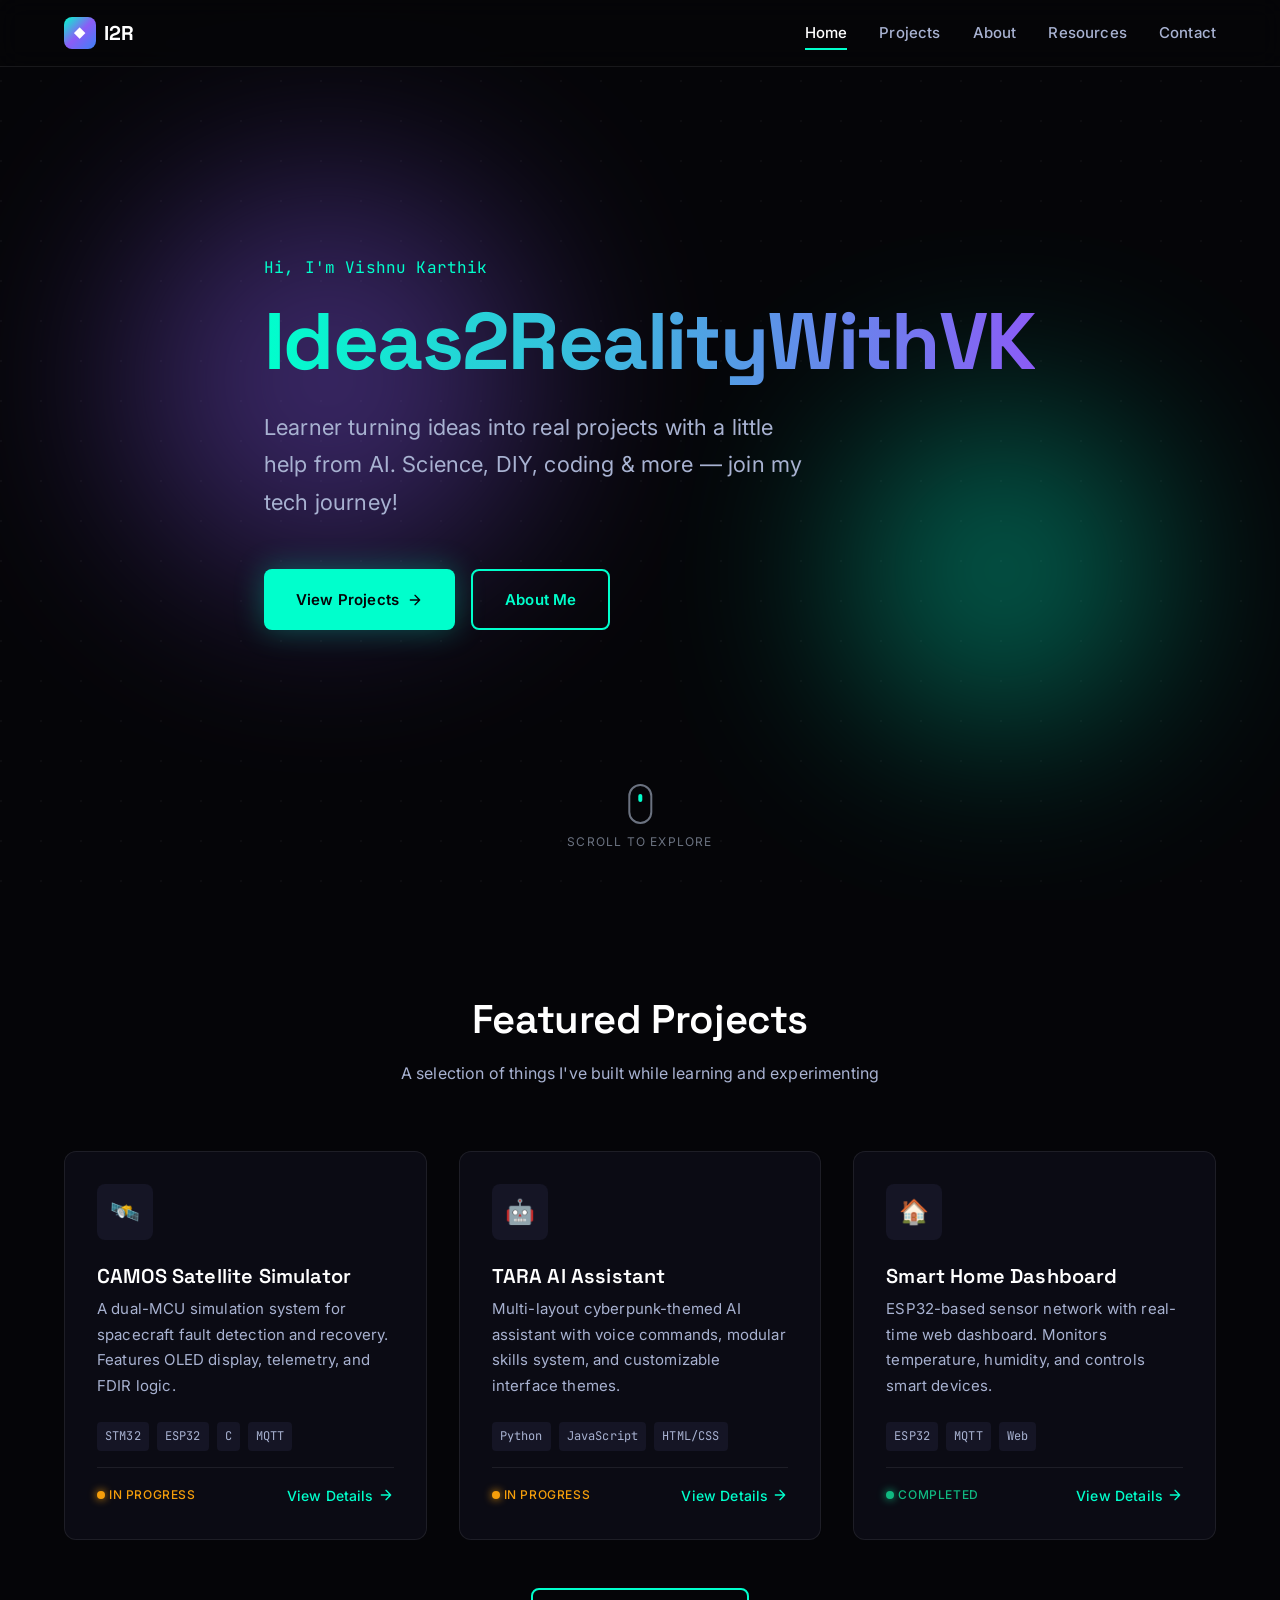
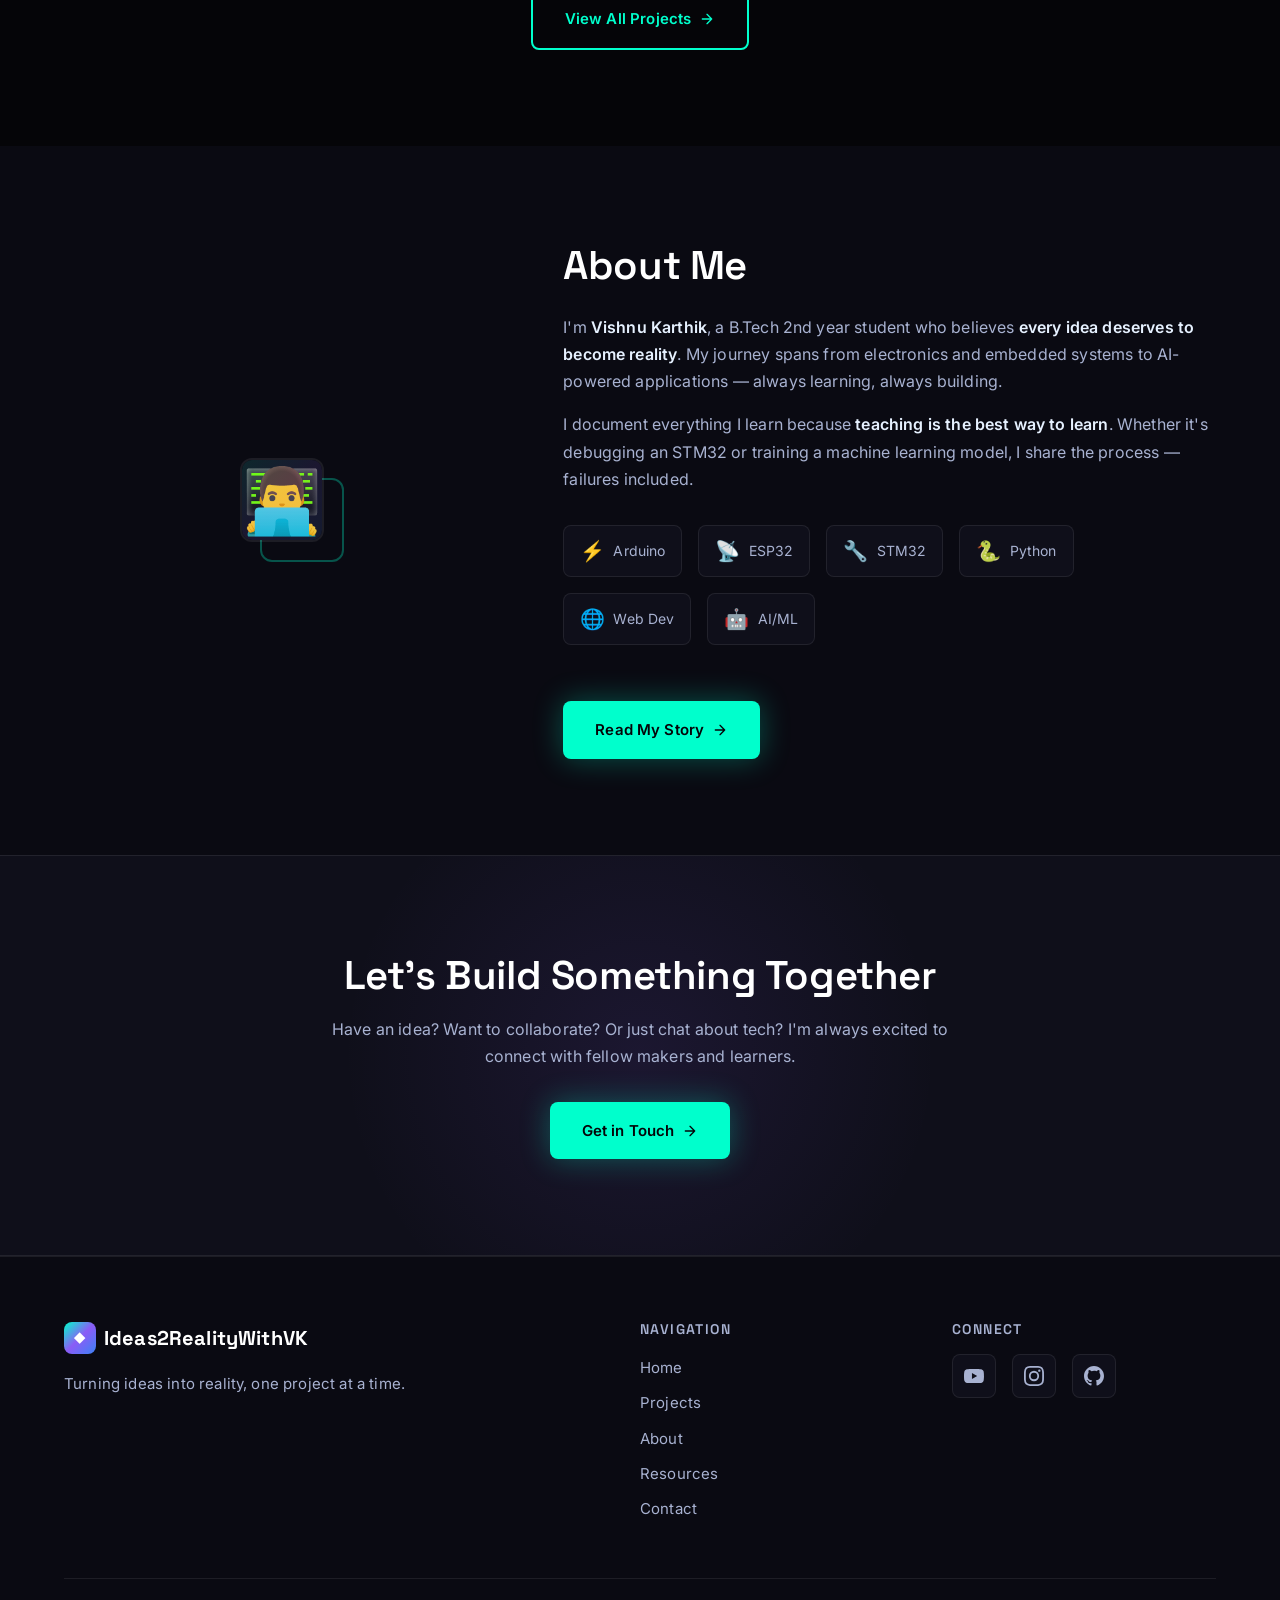
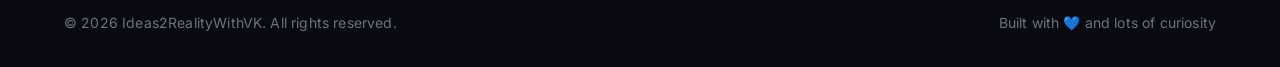
==== index.html @ cab0c221 "Add files via upload" ====
<!DOCTYPE html>
<html lang="en">

<head>
  <meta charset="UTF-8">
  <meta name="viewport" content="width=device-width, initial-scale=1.0">
  <meta name="description"
    content="Ideas2RealityWithVK - Learner turning ideas into real projects with a little help from AI. Science, DIY, coding & more.">
  <meta name="keywords" content="tech portfolio, DIY projects, coding, electronics, Arduino, ESP32, AI, learning">
  <meta name="author" content="Ideas2RealityWithVK">

  <!-- Open Graph -->
  <meta property="og:title" content="Ideas2RealityWithVK - Tech Portfolio">
  <meta property="og:description" content="Learner turning ideas into real projects with a little help from AI.">
  <meta property="og:type" content="website">

  <title>Ideas2RealityWithVK | Tech Portfolio</title>

  <!-- Fonts -->
  <link rel="preconnect" href="https://fonts.googleapis.com">
  <link rel="preconnect" href="https://fonts.gstatic.com" crossorigin>
  <link
    href="https://fonts.googleapis.com/css2?family=Inter:wght@400;500;600;700&family=JetBrains+Mono:wght@400;500&family=Space+Grotesk:wght@500;600;700&display=swap"
    rel="stylesheet">

  <!-- Styles -->
  <link rel="stylesheet" href="css/style.css">
</head>

<body>
  <!-- Skip Link -->
  <a href="#main" class="skip-link">Skip to main content</a>

  <!-- Navigation -->
  <nav class="nav" role="navigation" aria-label="Main navigation">
    <div class="container nav__container">
      <a href="index.html" class="nav__logo" aria-label="Ideas2RealityWithVK Home">
        <span class="nav__logo-icon">◆</span>
        <span>I2R</span>
      </a>

      <button class="nav__toggle" aria-label="Toggle menu" aria-expanded="false">
        <span class="nav__toggle-bar"></span>
        <span class="nav__toggle-bar"></span>
        <span class="nav__toggle-bar"></span>
      </button>

      <ul class="nav__menu" role="menubar">
        <li role="none"><a href="index.html" class="nav__link nav__link--active" role="menuitem">Home</a></li>
        <li role="none"><a href="projects.html" class="nav__link" role="menuitem">Projects</a></li>
        <li role="none"><a href="about.html" class="nav__link" role="menuitem">About</a></li>
        <li role="none"><a href="resources.html" class="nav__link" role="menuitem">Resources</a></li>
        <li role="none"><a href="contact.html" class="nav__link" role="menuitem">Contact</a></li>
      </ul>
    </div>
    <div class="nav__overlay" aria-hidden="true"></div>
  </nav>

  <main id="main">
    <!-- Hero Section -->
    <section class="hero" aria-label="Introduction">
      <div class="hero__bg" aria-hidden="true"></div>
      <div class="hero__glow hero__glow--1" aria-hidden="true"></div>
      <div class="hero__glow hero__glow--2" aria-hidden="true"></div>

      <div class="container hero__content">
        <span class="hero__greeting">Hi, I'm Vishnu Karthik</span>
        <h1 class="hero__title">
          <span class="gradient-text">Ideas2RealityWithVK</span>
        </h1>
        <p class="hero__tagline">
          Learner turning ideas into real projects with a little help from AI.
          Science, DIY, coding & more — join my tech journey!
        </p>
        <div class="hero__cta">
          <a href="projects.html" class="btn btn--primary">
            View Projects
            <svg class="btn__icon" width="16" height="16" viewBox="0 0 24 24" fill="none" stroke="currentColor"
              stroke-width="2" stroke-linecap="round" stroke-linejoin="round">
              <path d="M5 12h14M12 5l7 7-7 7" />
            </svg>
          </a>
          <a href="about.html" class="btn btn--secondary">
            About Me
          </a>
        </div>
      </div>

      <div class="hero__scroll" aria-hidden="true">
        <div class="hero__scroll-icon"></div>
        <span>Scroll to explore</span>
      </div>
    </section>

    <!-- Featured Projects Section -->
    <section class="section" aria-labelledby="featured-heading">
      <div class="container">
        <header class="section-header">
          <h2 id="featured-heading">Featured Projects</h2>
          <p>A selection of things I've built while learning and experimenting</p>
        </header>

        <div class="grid grid--3 reveal-stagger reveal-on-scroll">
          <!-- Project 1: CAMOS -->
          <article class="card project-card">
            <div class="project-card__icon">🛰️</div>
            <h3 class="project-card__title">
              <a href="projects.html#camos">CAMOS Satellite Simulator</a>
            </h3>
            <p class="project-card__description">
              A dual-MCU simulation system for spacecraft fault detection and recovery.
              Features OLED display, telemetry, and FDIR logic.
            </p>
            <div class="project-card__tech">
              <span class="tech-badge">STM32</span>
              <span class="tech-badge">ESP32</span>
              <span class="tech-badge">C</span>
              <span class="tech-badge">MQTT</span>
            </div>
            <div class="project-card__footer">
              <span class="status-badge status-badge--progress">In Progress</span>
              <a href="projects.html#camos" class="card-link">
                View Details
                <svg width="16" height="16" viewBox="0 0 24 24" fill="none" stroke="currentColor" stroke-width="2"
                  stroke-linecap="round" stroke-linejoin="round">
                  <path d="M5 12h14M12 5l7 7-7 7" />
                </svg>
              </a>
            </div>
          </article>

          <!-- Project 2: TARA AI -->
          <article class="card project-card">
            <div class="project-card__icon">🤖</div>
            <h3 class="project-card__title">
              <a href="projects.html#tara">TARA AI Assistant</a>
            </h3>
            <p class="project-card__description">
              Multi-layout cyberpunk-themed AI assistant with voice commands,
              modular skills system, and customizable interface themes.
            </p>
            <div class="project-card__tech">
              <span class="tech-badge">Python</span>
              <span class="tech-badge">JavaScript</span>
              <span class="tech-badge">HTML/CSS</span>
            </div>
            <div class="project-card__footer">
              <span class="status-badge status-badge--progress">In Progress</span>
              <a href="projects.html#tara" class="card-link">
                View Details
                <svg width="16" height="16" viewBox="0 0 24 24" fill="none" stroke="currentColor" stroke-width="2"
                  stroke-linecap="round" stroke-linejoin="round">
                  <path d="M5 12h14M12 5l7 7-7 7" />
                </svg>
              </a>
            </div>
          </article>

          <!-- Project 3: Smart Home -->
          <article class="card project-card">
            <div class="project-card__icon">🏠</div>
            <h3 class="project-card__title">
              <a href="projects.html#smarthome">Smart Home Dashboard</a>
            </h3>
            <p class="project-card__description">
              ESP32-based sensor network with real-time web dashboard.
              Monitors temperature, humidity, and controls smart devices.
            </p>
            <div class="project-card__tech">
              <span class="tech-badge">ESP32</span>
              <span class="tech-badge">MQTT</span>
              <span class="tech-badge">Web</span>
            </div>
            <div class="project-card__footer">
              <span class="status-badge status-badge--completed">Completed</span>
              <a href="projects.html#smarthome" class="card-link">
                View Details
                <svg width="16" height="16" viewBox="0 0 24 24" fill="none" stroke="currentColor" stroke-width="2"
                  stroke-linecap="round" stroke-linejoin="round">
                  <path d="M5 12h14M12 5l7 7-7 7" />
                </svg>
              </a>
            </div>
          </article>
        </div>

        <div class="text-center mt-2xl">
          <a href="projects.html" class="btn btn--secondary">
            View All Projects
            <svg class="btn__icon" width="16" height="16" viewBox="0 0 24 24" fill="none" stroke="currentColor"
              stroke-width="2" stroke-linecap="round" stroke-linejoin="round">
              <path d="M5 12h14M12 5l7 7-7 7" />
            </svg>
          </a>
        </div>
      </div>
    </section>

    <!-- About Preview Section -->
    <section class="about-preview section" aria-labelledby="about-heading">
      <div class="container">
        <div class="about-preview__content reveal-on-scroll">
          <div class="about-preview__image">
            <div class="about-preview__image-wrapper">
              <div class="about-preview__placeholder" aria-label="Profile picture placeholder">
                👨‍💻
              </div>
            </div>
          </div>
          <div class="about-preview__text">
            <h2 id="about-heading">About Me</h2>
            <p>
              I'm <strong>Vishnu Karthik</strong>, a B.Tech 2nd year student who believes
              <strong>every idea deserves to become reality</strong>. My journey spans from
              electronics and embedded systems to AI-powered applications — always learning, always building.
            </p>
            <p>
              I document everything I learn because <strong>teaching is the best way to learn</strong>.
              Whether it's debugging an STM32 or training a machine learning model,
              I share the process — failures included.
            </p>

            <div class="tech-stack">
              <span class="tech-stack__item">
                <span class="tech-stack__icon">⚡</span>
                Arduino
              </span>
              <span class="tech-stack__item">
                <span class="tech-stack__icon">📡</span>
                ESP32
              </span>
              <span class="tech-stack__item">
                <span class="tech-stack__icon">🔧</span>
                STM32
              </span>
              <span class="tech-stack__item">
                <span class="tech-stack__icon">🐍</span>
                Python
              </span>
              <span class="tech-stack__item">
                <span class="tech-stack__icon">🌐</span>
                Web Dev
              </span>
              <span class="tech-stack__item">
                <span class="tech-stack__icon">🤖</span>
                AI/ML
              </span>
            </div>

            <a href="about.html" class="btn btn--primary mt-lg">
              Read My Story
              <svg class="btn__icon" width="16" height="16" viewBox="0 0 24 24" fill="none" stroke="currentColor"
                stroke-width="2" stroke-linecap="round" stroke-linejoin="round">
                <path d="M5 12h14M12 5l7 7-7 7" />
              </svg>
            </a>
          </div>
        </div>
      </div>
    </section>

    <!-- CTA Banner -->
    <section class="cta-banner section" aria-labelledby="cta-heading">
      <div class="container">
        <div class="cta-banner__content reveal-on-scroll">
          <h2 id="cta-heading">Let's Build Something Together</h2>
          <p>
            Have an idea? Want to collaborate? Or just chat about tech?
            I'm always excited to connect with fellow makers and learners.
          </p>
          <a href="contact.html" class="btn btn--primary">
            Get in Touch
            <svg class="btn__icon" width="16" height="16" viewBox="0 0 24 24" fill="none" stroke="currentColor"
              stroke-width="2" stroke-linecap="round" stroke-linejoin="round">
              <path d="M5 12h14M12 5l7 7-7 7" />
            </svg>
          </a>
        </div>
      </div>
    </section>
  </main>

  <!-- Footer -->
  <footer class="footer" role="contentinfo">
    <div class="container">
      <div class="footer__content">
        <div class="footer__brand">
          <a href="index.html" class="nav__logo">
            <span class="nav__logo-icon">◆</span>
            <span>Ideas2RealityWithVK</span>
          </a>
          <p>Turning ideas into reality, one project at a time.</p>
        </div>

        <nav class="footer__nav" aria-label="Footer navigation">
          <h4>Navigation</h4>
          <ul>
            <li><a href="index.html">Home</a></li>
            <li><a href="projects.html">Projects</a></li>
            <li><a href="about.html">About</a></li>
            <li><a href="resources.html">Resources</a></li>
            <li><a href="contact.html">Contact</a></li>
          </ul>
        </nav>

        <div class="footer__social">
          <h4>Connect</h4>
          <div class="social-links">
            <a href="https://youtube.com/@Ideas2RealityWithVK" class="social-link" aria-label="YouTube" target="_blank"
              rel="noopener noreferrer">
              <svg viewBox="0 0 24 24" fill="currentColor">
                <path
                  d="M23.498 6.186a3.016 3.016 0 0 0-2.122-2.136C19.505 3.545 12 3.545 12 3.545s-7.505 0-9.377.505A3.017 3.017 0 0 0 .502 6.186C0 8.07 0 12 0 12s0 3.93.502 5.814a3.016 3.016 0 0 0 2.122 2.136c1.871.505 9.376.505 9.376.505s7.505 0 9.377-.505a3.015 3.015 0 0 0 2.122-2.136C24 15.93 24 12 24 12s0-3.93-.502-5.814zM9.545 15.568V8.432L15.818 12l-6.273 3.568z" />
              </svg>
            </a>
            <a href="https://instagram.com/ideas2reality_vk" class="social-link" aria-label="Instagram" target="_blank"
              rel="noopener noreferrer">
              <svg viewBox="0 0 24 24" fill="currentColor">
                <path
                  d="M12 2.163c3.204 0 3.584.012 4.85.07 3.252.148 4.771 1.691 4.919 4.919.058 1.265.069 1.645.069 4.849 0 3.205-.012 3.584-.069 4.849-.149 3.225-1.664 4.771-4.919 4.919-1.266.058-1.644.07-4.85.07-3.204 0-3.584-.012-4.849-.07-3.26-.149-4.771-1.699-4.919-4.92-.058-1.265-.07-1.644-.07-4.849 0-3.204.013-3.583.07-4.849.149-3.227 1.664-4.771 4.919-4.919 1.266-.057 1.645-.069 4.849-.069zM12 0C8.741 0 8.333.014 7.053.072 2.695.272.273 2.69.073 7.052.014 8.333 0 8.741 0 12c0 3.259.014 3.668.072 4.948.2 4.358 2.618 6.78 6.98 6.98C8.333 23.986 8.741 24 12 24c3.259 0 3.668-.014 4.948-.072 4.354-.2 6.782-2.618 6.979-6.98.059-1.28.073-1.689.073-4.948 0-3.259-.014-3.667-.072-4.947-.196-4.354-2.617-6.78-6.979-6.98C15.668.014 15.259 0 12 0zm0 5.838a6.162 6.162 0 1 0 0 12.324 6.162 6.162 0 0 0 0-12.324zM12 16a4 4 0 1 1 0-8 4 4 0 0 1 0 8zm6.406-11.845a1.44 1.44 0 1 0 0 2.881 1.44 1.44 0 0 0 0-2.881z" />
              </svg>
            </a>
            <a href="https://github.com/Ideas2RealityWithVK" class="social-link" aria-label="GitHub" target="_blank"
              rel="noopener noreferrer">
              <svg viewBox="0 0 24 24" fill="currentColor">
                <path
                  d="M12 0C5.374 0 0 5.373 0 12c0 5.302 3.438 9.8 8.207 11.387.599.111.793-.261.793-.577v-2.234c-3.338.726-4.033-1.416-4.033-1.416-.546-1.387-1.333-1.756-1.333-1.756-1.089-.745.083-.729.083-.729 1.205.084 1.839 1.237 1.839 1.237 1.07 1.834 2.807 1.304 3.492.997.107-.775.418-1.305.762-1.604-2.665-.305-5.467-1.334-5.467-5.931 0-1.311.469-2.381 1.236-3.221-.124-.303-.535-1.524.117-3.176 0 0 1.008-.322 3.301 1.23A11.509 11.509 0 0 1 12 5.803c1.02.005 2.047.138 3.006.404 2.291-1.552 3.297-1.23 3.297-1.23.653 1.653.242 2.874.118 3.176.77.84 1.235 1.911 1.235 3.221 0 4.609-2.807 5.624-5.479 5.921.43.372.823 1.102.823 2.222v3.293c0 .319.192.694.801.576C20.566 21.797 24 17.3 24 12c0-6.627-5.373-12-12-12z" />
              </svg>
            </a>
          </div>
        </div>
      </div>

      <div class="footer__bottom">
        <p>&copy; 2026 Ideas2RealityWithVK. All rights reserved.</p>
        <p>Built with 💙 and lots of curiosity</p>
      </div>
    </div>
  </footer>

  <!-- Scripts -->
  <script src="js/main.js"></script>
</body>

</html>
---- css/style.css ----
/* ============================================
   IDEAS2REALITYWITHVK — Design System
   A futuristic dark-mode portfolio
   ============================================ */

/* ============================================
   1. CSS CUSTOM PROPERTIES
   ============================================ */
:root {
  /* === BACKGROUNDS === */
  --bg-void: #050508;
  --bg-space: #0a0a12;
  --bg-nebula: #0f0f1a;
  --bg-stellar: #151525;
  --bg-cosmic: #1a1a2e;

  /* === TEXT HIERARCHY === */
  --text-white: #ffffff;
  --text-bright: #e6f1ff;
  --text-muted: #a8b2d1;
  --text-dim: #6b7280;

  /* === ACCENT SPECTRUM === */
  --accent-primary: #00ffcc;
  --accent-secondary: #8b5cf6;
  --accent-tertiary: #3b82f6;
  --accent-warm: #f59e0b;
  --accent-success: #10b981;

  /* === GLASS EFFECTS === */
  --glass-bg: rgba(15, 15, 26, 0.7);
  --glass-border: rgba(255, 255, 255, 0.08);
  --glass-blur: 12px;

  /* === GLOW EFFECTS === */
  --glow-cyan: 0 0 30px rgba(0, 255, 204, 0.3);
  --glow-violet: 0 0 30px rgba(139, 92, 246, 0.3);
  --glow-blue: 0 0 30px rgba(59, 130, 246, 0.3);
  --glow-subtle: 0 0 60px rgba(0, 255, 204, 0.1);

  /* === GRADIENTS === */
  --gradient-hero: linear-gradient(135deg, #00ffcc 0%, #8b5cf6 50%, #3b82f6 100%);
  --gradient-card: linear-gradient(180deg, rgba(139, 92, 246, 0.1) 0%, transparent 100%);
  --gradient-border: linear-gradient(135deg, rgba(0, 255, 204, 0.5), rgba(139, 92, 246, 0.5));
  --gradient-text: linear-gradient(90deg, #00ffcc, #8b5cf6, #3b82f6);

  /* === SPACING === */
  --space-xs: 0.25rem;
  --space-sm: 0.5rem;
  --space-md: 1rem;
  --space-lg: 1.5rem;
  --space-xl: 2rem;
  --space-2xl: 3rem;
  --space-3xl: 4rem;
  --space-4xl: 6rem;

  /* === ANIMATION === */
  --ease-out-expo: cubic-bezier(0.16, 1, 0.3, 1);
  --ease-out-back: cubic-bezier(0.34, 1.56, 0.64, 1);
  --ease-in-out-circ: cubic-bezier(0.85, 0, 0.15, 1);
  --spring-bounce: cubic-bezier(0.68, -0.6, 0.32, 1.6);
  --duration-instant: 100ms;
  --duration-fast: 200ms;
  --duration-normal: 400ms;
  --duration-slow: 600ms;
  --duration-reveal: 800ms;

  /* === BORDERS === */
  --radius-sm: 4px;
  --radius-md: 8px;
  --radius-lg: 12px;
  --radius-xl: 16px;
  --radius-full: 9999px;

  /* === SHADOWS === */
  --shadow-sm: 0 2px 8px rgba(0, 0, 0, 0.3);
  --shadow-md: 0 4px 16px rgba(0, 0, 0, 0.4);
  --shadow-lg: 0 8px 32px rgba(0, 0, 0, 0.5);
  --shadow-glow: 0 0 40px rgba(0, 255, 204, 0.15);
}

/* ============================================
   2. CSS RESET & BASE
   ============================================ */
*,
*::before,
*::after {
  box-sizing: border-box;
  margin: 0;
  padding: 0;
}

html {
  scroll-behavior: smooth;
  font-size: 16px;
}

body {
  font-family: 'Inter', -apple-system, BlinkMacSystemFont, 'Segoe UI', Roboto, sans-serif;
  background-color: var(--bg-void);
  color: var(--text-bright);
  line-height: 1.7;
  letter-spacing: 0.01em;
  min-height: 100vh;
  overflow-x: hidden;
  -webkit-font-smoothing: antialiased;
  -moz-osx-font-smoothing: grayscale;
}

/* Selection */
::selection {
  background: rgba(0, 255, 204, 0.3);
  color: var(--text-white);
}

/* Focus Styles */
:focus-visible {
  outline: 2px solid var(--accent-primary);
  outline-offset: 4px;
}

/* ============================================
   3. TYPOGRAPHY
   ============================================ */
h1, h2, h3, h4, h5, h6 {
  font-family: 'Space Grotesk', 'Inter', sans-serif;
  font-weight: 600;
  line-height: 1.2;
  color: var(--text-white);
}

h1 {
  font-size: clamp(2.5rem, 6vw, 4rem);
  font-weight: 700;
  letter-spacing: -0.02em;
}

h2 {
  font-size: clamp(1.75rem, 4vw, 2.5rem);
  letter-spacing: -0.01em;
}

h3 {
  font-size: clamp(1.25rem, 2vw, 1.5rem);
}

h4 {
  font-size: 1.125rem;
}

p {
  color: var(--text-muted);
  max-width: 65ch;
}

a {
  color: var(--accent-primary);
  text-decoration: none;
  transition: color var(--duration-fast) ease;
}

a:hover {
  color: var(--text-white);
}

strong {
  color: var(--text-bright);
  font-weight: 600;
}

code {
  font-family: 'JetBrains Mono', 'Fira Code', monospace;
  font-size: 0.875em;
  background: var(--bg-stellar);
  padding: 0.2em 0.4em;
  border-radius: var(--radius-sm);
  color: var(--accent-primary);
}

/* Gradient Text */
.gradient-text {
  background: var(--gradient-text);
  background-size: 200% auto;
  -webkit-background-clip: text;
  background-clip: text;
  -webkit-text-fill-color: transparent;
  animation: shimmer 3s linear infinite;
}

@keyframes shimmer {
  0% { background-position: 0% center; }
  100% { background-position: 200% center; }
}

/* ============================================
   4. LAYOUT
   ============================================ */
.container {
  width: 100%;
  max-width: 1200px;
  margin: 0 auto;
  padding: 0 var(--space-lg);
}

.container--narrow {
  max-width: 800px;
}

.container--wide {
  max-width: 1400px;
}

/* Grid System */
.grid {
  display: grid;
  gap: var(--space-xl);
}

.grid--2 {
  grid-template-columns: repeat(auto-fit, minmax(300px, 1fr));
}

.grid--3 {
  grid-template-columns: repeat(auto-fit, minmax(280px, 1fr));
}

/* Flex Utilities */
.flex {
  display: flex;
}

.flex--center {
  align-items: center;
  justify-content: center;
}

.flex--between {
  align-items: center;
  justify-content: space-between;
}

.flex--column {
  flex-direction: column;
}

.flex--gap-sm { gap: var(--space-sm); }
.flex--gap-md { gap: var(--space-md); }
.flex--gap-lg { gap: var(--space-lg); }

/* Section Spacing */
section {
  padding: var(--space-4xl) 0;
}

.section-header {
  margin-bottom: var(--space-3xl);
  text-align: center;
}

.section-header p {
  margin: var(--space-md) auto 0;
}

/* ============================================
   5. SKIP LINK (Accessibility)
   ============================================ */
.skip-link {
  position: fixed;
  top: -100%;
  left: var(--space-md);
  z-index: 9999;
  padding: var(--space-sm) var(--space-md);
  background: var(--accent-primary);
  color: var(--bg-void);
  font-weight: 600;
  border-radius: var(--radius-md);
  transition: top var(--duration-fast) ease;
}

.skip-link:focus {
  top: var(--space-md);
}

/* ============================================
   6. NAVIGATION
   ============================================ */
.nav {
  position: fixed;
  top: 0;
  left: 0;
  right: 0;
  z-index: 1000;
  padding: var(--space-md) 0;
  background: rgba(5, 5, 8, 0.8);
  backdrop-filter: blur(var(--glass-blur));
  border-bottom: 1px solid var(--glass-border);
  transition: background var(--duration-normal) ease;
}

.nav__container {
  display: flex;
  align-items: center;
  justify-content: space-between;
}

/* Logo */
.nav__logo {
  display: flex;
  align-items: center;
  gap: var(--space-sm);
  font-family: 'Space Grotesk', sans-serif;
  font-size: 1.25rem;
  font-weight: 700;
  color: var(--text-white);
  text-decoration: none;
  transition: transform var(--duration-fast) var(--ease-out-back);
}

.nav__logo:hover {
  transform: scale(1.05);
  color: var(--text-white);
}

.nav__logo-icon {
  width: 32px;
  height: 32px;
  background: var(--gradient-hero);
  border-radius: var(--radius-md);
  display: flex;
  align-items: center;
  justify-content: center;
  font-size: 0.875rem;
  transition: transform var(--duration-normal) var(--ease-out-expo);
}

.nav__logo:hover .nav__logo-icon {
  transform: rotate(10deg);
}

/* Desktop Menu */
.nav__menu {
  display: flex;
  align-items: center;
  gap: var(--space-xl);
  list-style: none;
}

.nav__link {
  position: relative;
  color: var(--text-muted);
  font-size: 0.9375rem;
  font-weight: 500;
  padding: var(--space-sm) 0;
  transition: color var(--duration-fast) ease;
}

.nav__link::after {
  content: '';
  position: absolute;
  bottom: 0;
  left: 0;
  width: 0;
  height: 2px;
  background: var(--accent-primary);
  transition: width var(--duration-normal) var(--ease-out-expo);
}

.nav__link:hover,
.nav__link--active {
  color: var(--text-white);
}

.nav__link:hover::after,
.nav__link--active::after {
  width: 100%;
}

/* Mobile Menu Toggle */
.nav__toggle {
  display: none;
  flex-direction: column;
  gap: 5px;
  padding: var(--space-sm);
  background: transparent;
  border: none;
  cursor: pointer;
  z-index: 1001;
}

.nav__toggle-bar {
  width: 24px;
  height: 2px;
  background: var(--text-bright);
  border-radius: var(--radius-full);
  transition: all var(--duration-normal) var(--ease-out-expo);
}

.nav__toggle.active .nav__toggle-bar:nth-child(1) {
  transform: rotate(45deg) translate(5px, 5px);
}

.nav__toggle.active .nav__toggle-bar:nth-child(2) {
  opacity: 0;
  transform: translateX(-10px);
}

.nav__toggle.active .nav__toggle-bar:nth-child(3) {
  transform: rotate(-45deg) translate(5px, -5px);
}

/* Mobile Menu */
@media (max-width: 768px) {
  .nav__toggle {
    display: flex;
  }

  .nav__menu {
    position: fixed;
    top: 0;
    right: 0;
    width: min(75vw, 320px);
    height: 100vh;
    flex-direction: column;
    justify-content: center;
    gap: var(--space-lg);
    padding: var(--space-3xl);
    background: var(--bg-space);
    border-left: 1px solid var(--glass-border);
    transform: translateX(100%);
    transition: transform var(--duration-normal) var(--ease-out-expo);
  }

  .nav__menu.active {
    transform: translateX(0);
  }

  .nav__link {
    font-size: 1.25rem;
  }

  .nav__link::before {
    content: '0' counter(nav-item) '.';
    counter-increment: nav-item;
    margin-right: var(--space-sm);
    font-family: 'JetBrains Mono', monospace;
    font-size: 0.75rem;
    color: var(--accent-primary);
  }

  .nav__menu {
    counter-reset: nav-item;
  }
}

/* Mobile Overlay */
.nav__overlay {
  position: fixed;
  inset: 0;
  background: rgba(0, 0, 0, 0.5);
  opacity: 0;
  visibility: hidden;
  transition: opacity var(--duration-normal) ease,
              visibility var(--duration-normal) ease;
  z-index: 999;
}

.nav__overlay.active {
  opacity: 1;
  visibility: visible;
}

/* ============================================
   7. HERO SECTION
   ============================================ */
.hero {
  position: relative;
  min-height: 100vh;
  display: flex;
  align-items: center;
  padding-top: 80px;
  overflow: hidden;
}

/* Animated Grid Background */
.hero__bg {
  position: absolute;
  inset: 0;
  background-image:
    radial-gradient(circle at 1px 1px, rgba(255, 255, 255, 0.03) 1px, transparent 0);
  background-size: 40px 40px;
  animation: gridMove 20s linear infinite;
}

@keyframes gridMove {
  0% { background-position: 0 0; }
  100% { background-position: 40px 40px; }
}

/* Glow orbs */
.hero__glow {
  position: absolute;
  border-radius: 50%;
  filter: blur(100px);
  opacity: 0.4;
  animation: float 10s ease-in-out infinite;
}

.hero__glow--1 {
  top: 20%;
  left: 10%;
  width: 400px;
  height: 400px;
  background: var(--accent-secondary);
  animation-delay: -2s;
}

.hero__glow--2 {
  bottom: 20%;
  right: 10%;
  width: 300px;
  height: 300px;
  background: var(--accent-primary);
  animation-delay: -5s;
}

@keyframes float {
  0%, 100% { transform: translate(0, 0); }
  25% { transform: translate(20px, -20px); }
  50% { transform: translate(-10px, 20px); }
  75% { transform: translate(15px, 10px); }
}

.hero__content {
  position: relative;
  z-index: 1;
  max-width: 800px;
}

.hero__greeting {
  display: inline-block;
  font-family: 'JetBrains Mono', monospace;
  font-size: 1rem;
  color: var(--accent-primary);
  margin-bottom: var(--space-md);
  opacity: 0;
  animation: fadeInUp 0.6s var(--ease-out-expo) 0.2s forwards;
}

.hero__title {
  font-size: clamp(2.5rem, 8vw, 5rem);
  font-weight: 700;
  line-height: 1.1;
  margin-bottom: var(--space-lg);
  opacity: 0;
  animation: fadeInUp 0.6s var(--ease-out-expo) 0.4s forwards;
}

.hero__tagline {
  font-size: clamp(1.125rem, 2vw, 1.375rem);
  color: var(--text-muted);
  max-width: 550px;
  margin-bottom: var(--space-2xl);
  opacity: 0;
  animation: fadeInUp 0.6s var(--ease-out-expo) 0.6s forwards;
}

.hero__cta {
  display: flex;
  flex-wrap: wrap;
  gap: var(--space-md);
  opacity: 0;
  animation: fadeInUp 0.6s var(--ease-out-expo) 0.8s forwards;
}

@keyframes fadeInUp {
  from {
    opacity: 0;
    transform: translateY(30px);
  }
  to {
    opacity: 1;
    transform: translateY(0);
  }
}

/* Scroll Indicator */
.hero__scroll {
  position: absolute;
  bottom: var(--space-2xl);
  left: 50%;
  transform: translateX(-50%);
  display: flex;
  flex-direction: column;
  align-items: center;
  gap: var(--space-sm);
  color: var(--text-dim);
  font-size: 0.75rem;
  letter-spacing: 0.1em;
  text-transform: uppercase;
  opacity: 0;
  animation: fadeIn 0.6s ease 1.2s forwards;
}

.hero__scroll-icon {
  width: 24px;
  height: 40px;
  border: 2px solid var(--text-dim);
  border-radius: var(--radius-full);
  position: relative;
}

.hero__scroll-icon::before {
  content: '';
  position: absolute;
  top: 8px;
  left: 50%;
  transform: translateX(-50%);
  width: 4px;
  height: 8px;
  background: var(--accent-primary);
  border-radius: var(--radius-full);
  animation: scrollBounce 1.5s ease-in-out infinite;
}

@keyframes scrollBounce {
  0%, 100% { transform: translateX(-50%) translateY(0); opacity: 1; }
  50% { transform: translateX(-50%) translateY(8px); opacity: 0.5; }
}

@keyframes fadeIn {
  to { opacity: 1; }
}

/* ============================================
   8. BUTTONS
   ============================================ */
.btn {
  display: inline-flex;
  align-items: center;
  gap: var(--space-sm);
  padding: var(--space-md) var(--space-xl);
  font-family: 'Inter', sans-serif;
  font-size: 0.9375rem;
  font-weight: 600;
  text-decoration: none;
  border-radius: var(--radius-md);
  border: none;
  cursor: pointer;
  transition: all var(--duration-normal) var(--ease-out-expo);
}

.btn--primary {
  background: var(--accent-primary);
  color: var(--bg-void);
  box-shadow: var(--glow-cyan);
}

.btn--primary:hover {
  transform: translateY(-2px);
  box-shadow: 0 0 50px rgba(0, 255, 204, 0.4);
  color: var(--bg-void);
}

.btn--secondary {
  background: transparent;
  color: var(--accent-primary);
  border: 2px solid var(--accent-primary);
}

.btn--secondary:hover {
  background: rgba(0, 255, 204, 0.1);
  transform: translateY(-2px);
  color: var(--accent-primary);
}

.btn__icon {
  transition: transform var(--duration-fast) ease;
}

.btn:hover .btn__icon {
  transform: translateX(4px);
}

/* ============================================
   9. CARDS
   ============================================ */
.card {
  position: relative;
  background: var(--glass-bg);
  border: 1px solid var(--glass-border);
  border-radius: var(--radius-lg);
  padding: var(--space-xl);
  backdrop-filter: blur(var(--glass-blur));
  transition: all var(--duration-normal) var(--ease-out-expo);
}

.card::before {
  content: '';
  position: absolute;
  inset: 0;
  border-radius: var(--radius-lg);
  padding: 1px;
  background: var(--gradient-border);
  -webkit-mask: 
    linear-gradient(#fff 0 0) content-box, 
    linear-gradient(#fff 0 0);
  mask: 
    linear-gradient(#fff 0 0) content-box, 
    linear-gradient(#fff 0 0);
  -webkit-mask-composite: xor;
  mask-composite: exclude;
  opacity: 0;
  transition: opacity var(--duration-normal) ease;
}

.card:hover {
  transform: translateY(-8px);
  box-shadow: var(--shadow-glow);
  border-color: transparent;
}

.card:hover::before {
  opacity: 1;
}

/* Project Card */
.project-card {
  display: flex;
  flex-direction: column;
  height: 100%;
}

.project-card__icon {
  width: 56px;
  height: 56px;
  background: var(--bg-stellar);
  border-radius: var(--radius-md);
  display: flex;
  align-items: center;
  justify-content: center;
  margin-bottom: var(--space-lg);
  font-size: 1.5rem;
  transition: all var(--duration-normal) var(--ease-out-expo);
}

.project-card:hover .project-card__icon {
  background: var(--gradient-hero);
  transform: scale(1.1) rotate(-5deg);
}

.project-card__title {
  font-size: 1.25rem;
  margin-bottom: var(--space-sm);
}

.project-card__title a {
  color: var(--text-white);
  text-decoration: none;
}

.project-card__title a:hover {
  color: var(--accent-primary);
}

.project-card__description {
  font-size: 0.9375rem;
  color: var(--text-muted);
  margin-bottom: var(--space-lg);
  flex-grow: 1;
}

.project-card__tech {
  display: flex;
  flex-wrap: wrap;
  gap: var(--space-sm);
  margin-bottom: var(--space-md);
}

.project-card__footer {
  display: flex;
  align-items: center;
  justify-content: space-between;
  margin-top: auto;
  padding-top: var(--space-md);
  border-top: 1px solid var(--glass-border);
}

/* Tech Badge */
.tech-badge {
  display: inline-flex;
  align-items: center;
  padding: var(--space-xs) var(--space-sm);
  font-family: 'JetBrains Mono', monospace;
  font-size: 0.75rem;
  color: var(--text-muted);
  background: var(--bg-stellar);
  border-radius: var(--radius-sm);
  transition: all var(--duration-fast) ease;
}

.tech-badge:hover {
  color: var(--accent-primary);
  background: rgba(0, 255, 204, 0.1);
}

/* Status Badge */
.status-badge {
  display: inline-flex;
  align-items: center;
  gap: var(--space-xs);
  font-size: 0.75rem;
  font-weight: 500;
  text-transform: uppercase;
  letter-spacing: 0.05em;
}

.status-badge::before {
  content: '';
  width: 8px;
  height: 8px;
  border-radius: 50%;
}

.status-badge--completed::before {
  background: var(--accent-success);
  box-shadow: 0 0 8px var(--accent-success);
}

.status-badge--completed {
  color: var(--accent-success);
}

.status-badge--progress::before {
  background: var(--accent-warm);
  box-shadow: 0 0 8px var(--accent-warm);
  animation: pulse 2s ease-in-out infinite;
}

.status-badge--progress {
  color: var(--accent-warm);
}

@keyframes pulse {
  0%, 100% { opacity: 1; }
  50% { opacity: 0.5; }
}

/* Card Link */
.card-link {
  display: inline-flex;
  align-items: center;
  gap: var(--space-xs);
  font-size: 0.875rem;
  font-weight: 500;
  color: var(--accent-primary);
}

.card-link svg {
  transition: transform var(--duration-fast) ease;
}

.card-link:hover svg {
  transform: translateX(4px);
}

/* ============================================
   10. SECTIONS
   ============================================ */
/* About Preview */
.about-preview {
  background: var(--bg-space);
}

.about-preview__content {
  display: grid;
  grid-template-columns: 1fr;
  gap: var(--space-3xl);
  align-items: center;
}

@media (min-width: 768px) {
  .about-preview__content {
    grid-template-columns: 1fr 1.5fr;
  }
}

.about-preview__image {
  position: relative;
  aspect-ratio: 1;
  max-width: 300px;
  margin: 0 auto;
}

.about-preview__image-wrapper {
  position: relative;
  width: 100%;
  height: 100%;
  border-radius: var(--radius-lg);
  overflow: hidden;
  border: 2px solid var(--glass-border);
}

.about-preview__image-wrapper::before {
  content: '';
  position: absolute;
  inset: 0;
  background: var(--gradient-hero);
  opacity: 0.1;
}

.about-preview__placeholder {
  width: 100%;
  height: 100%;
  background: var(--bg-nebula);
  display: flex;
  align-items: center;
  justify-content: center;
  font-size: 4rem;
}

.about-preview__image::after {
  content: '';
  position: absolute;
  top: 20px;
  left: 20px;
  right: -20px;
  bottom: -20px;
  border: 2px solid var(--accent-primary);
  border-radius: var(--radius-lg);
  z-index: -1;
  opacity: 0.3;
}

.about-preview__text h2 {
  margin-bottom: var(--space-lg);
}

.about-preview__text p {
  margin-bottom: var(--space-md);
}

/* Tech Stack */
.tech-stack {
  display: flex;
  flex-wrap: wrap;
  gap: var(--space-md);
  margin: var(--space-xl) 0;
}

.tech-stack__item {
  display: flex;
  align-items: center;
  gap: var(--space-sm);
  padding: var(--space-sm) var(--space-md);
  background: var(--bg-nebula);
  border: 1px solid var(--glass-border);
  border-radius: var(--radius-md);
  font-size: 0.875rem;
  color: var(--text-muted);
  transition: all var(--duration-fast) ease;
}

.tech-stack__item:hover {
  border-color: var(--accent-primary);
  color: var(--accent-primary);
  transform: translateY(-2px);
}

.tech-stack__icon {
  font-size: 1.25rem;
}

/* CTA Banner */
.cta-banner {
  position: relative;
  background: var(--bg-nebula);
  border-top: 1px solid var(--glass-border);
  border-bottom: 1px solid var(--glass-border);
  text-align: center;
  overflow: hidden;
}

.cta-banner::before {
  content: '';
  position: absolute;
  top: 50%;
  left: 50%;
  transform: translate(-50%, -50%);
  width: 600px;
  height: 600px;
  background: radial-gradient(circle, rgba(139, 92, 246, 0.1) 0%, transparent 70%);
}

.cta-banner__content {
  position: relative;
  z-index: 1;
}

.cta-banner h2 {
  margin-bottom: var(--space-md);
}

.cta-banner p {
  margin: 0 auto var(--space-xl);
}

/* ============================================
   11. FOOTER
   ============================================ */
.footer {
  background: var(--bg-space);
  border-top: 1px solid var(--glass-border);
  padding: var(--space-3xl) 0 var(--space-xl);
}

.footer__content {
  display: grid;
  grid-template-columns: 1fr;
  gap: var(--space-2xl);
  margin-bottom: var(--space-2xl);
}

@media (min-width: 768px) {
  .footer__content {
    grid-template-columns: 2fr 1fr 1fr;
  }
}

.footer__brand p {
  margin-top: var(--space-md);
  font-size: 0.9375rem;
}

.footer__nav h4,
.footer__social h4 {
  font-size: 0.875rem;
  text-transform: uppercase;
  letter-spacing: 0.1em;
  color: var(--text-muted);
  margin-bottom: var(--space-md);
}

.footer__nav ul {
  list-style: none;
}

.footer__nav li {
  margin-bottom: var(--space-sm);
}

.footer__nav a {
  color: var(--text-muted);
  font-size: 0.9375rem;
  transition: color var(--duration-fast) ease;
}

.footer__nav a:hover {
  color: var(--accent-primary);
}

/* Social Links */
.social-links {
  display: flex;
  gap: var(--space-md);
}

.social-link {
  width: 44px;
  height: 44px;
  display: flex;
  align-items: center;
  justify-content: center;
  background: var(--bg-nebula);
  border: 1px solid var(--glass-border);
  border-radius: var(--radius-md);
  color: var(--text-muted);
  transition: all var(--duration-fast) ease;
}

.social-link:hover {
  background: var(--accent-primary);
  border-color: var(--accent-primary);
  color: var(--bg-void);
  transform: translateY(-4px);
}

.social-link svg {
  width: 20px;
  height: 20px;
}

/* Footer Bottom */
.footer__bottom {
  display: flex;
  flex-direction: column;
  align-items: center;
  gap: var(--space-md);
  padding-top: var(--space-xl);
  border-top: 1px solid var(--glass-border);
  text-align: center;
}

@media (min-width: 768px) {
  .footer__bottom {
    flex-direction: row;
    justify-content: space-between;
  }
}

.footer__bottom p {
  font-size: 0.875rem;
  color: var(--text-dim);
}

.footer__bottom a {
  color: var(--accent-primary);
}

/* ============================================
   12. PAGE HEADER
   ============================================ */
.page-header {
  padding: calc(80px + var(--space-4xl)) 0 var(--space-3xl);
  background: var(--bg-space);
  border-bottom: 1px solid var(--glass-border);
  text-align: center;
}

.page-header h1 {
  margin-bottom: var(--space-md);
}

.page-header p {
  margin: 0 auto;
  max-width: 600px;
}

/* ============================================
   13. ABOUT PAGE SPECIFIC
   ============================================ */
.about-section {
  padding: var(--space-3xl) 0;
}

.about-intro {
  max-width: 800px;
  margin: 0 auto;
}

.about-intro p {
  font-size: 1.125rem;
  line-height: 1.8;
  margin-bottom: var(--space-lg);
}

/* Timeline */
.timeline {
  position: relative;
  max-width: 700px;
  margin: var(--space-3xl) auto;
  padding-left: var(--space-3xl);
}

.timeline::before {
  content: '';
  position: absolute;
  left: 0;
  top: 0;
  bottom: 0;
  width: 2px;
  background: linear-gradient(to bottom, var(--accent-primary), var(--accent-secondary));
}

.timeline__item {
  position: relative;
  padding-bottom: var(--space-2xl);
}

.timeline__item::before {
  content: '';
  position: absolute;
  left: calc(-1 * var(--space-3xl) - 6px);
  top: 0;
  width: 14px;
  height: 14px;
  background: var(--bg-void);
  border: 2px solid var(--accent-primary);
  border-radius: 50%;
}

.timeline__year {
  font-family: 'JetBrains Mono', monospace;
  font-size: 0.875rem;
  color: var(--accent-primary);
  margin-bottom: var(--space-sm);
}

.timeline__title {
  font-size: 1.25rem;
  margin-bottom: var(--space-sm);
}

.timeline__description {
  color: var(--text-muted);
}

/* Skills Grid */
.skills-section {
  background: var(--bg-nebula);
}

.skills-grid {
  display: grid;
  grid-template-columns: repeat(auto-fit, minmax(150px, 1fr));
  gap: var(--space-md);
}

.skill-item {
  display: flex;
  flex-direction: column;
  align-items: center;
  gap: var(--space-sm);
  padding: var(--space-lg);
  background: var(--bg-space);
  border: 1px solid var(--glass-border);
  border-radius: var(--radius-md);
  text-align: center;
  transition: all var(--duration-fast) ease;
}

.skill-item:hover {
  border-color: var(--accent-primary);
  transform: translateY(-4px);
}

.skill-item__icon {
  font-size: 2rem;
  margin-bottom: var(--space-xs);
}

.skill-item__name {
  font-size: 0.875rem;
  font-weight: 500;
  color: var(--text-bright);
}

.skill-item__level {
  font-size: 0.75rem;
  color: var(--text-dim);
}

/* ============================================
   14. RESOURCES PAGE
   ============================================ */
.resources-grid {
  display: grid;
  grid-template-columns: repeat(auto-fit, minmax(280px, 1fr));
  gap: var(--space-xl);
}

.resource-card {
  position: relative;
}

.resource-card__badge {
  position: absolute;
  top: var(--space-md);
  right: var(--space-md);
  padding: var(--space-xs) var(--space-sm);
  font-size: 0.6875rem;
  font-weight: 600;
  text-transform: uppercase;
  letter-spacing: 0.05em;
  border-radius: var(--radius-full);
}

.resource-card__badge--free {
  background: rgba(16, 185, 129, 0.2);
  color: var(--accent-success);
}

.resource-card__badge--soon {
  background: rgba(139, 92, 246, 0.2);
  color: var(--accent-secondary);
}

.resource-card__icon {
  width: 48px;
  height: 48px;
  background: var(--bg-stellar);
  border-radius: var(--radius-md);
  display: flex;
  align-items: center;
  justify-content: center;
  margin-bottom: var(--space-lg);
  font-size: 1.25rem;
}

.resource-card__title {
  font-size: 1.125rem;
  margin-bottom: var(--space-sm);
}

.resource-card__description {
  font-size: 0.9375rem;
  color: var(--text-muted);
  margin-bottom: var(--space-lg);
}

.resource-card--coming-soon {
  opacity: 0.7;
}

.resource-card--coming-soon::after {
  content: '';
  position: absolute;
  inset: 0;
  background: linear-gradient(to bottom, transparent 50%, rgba(5, 5, 8, 0.8) 100%);
  border-radius: var(--radius-lg);
  pointer-events: none;
}

/* ============================================
   15. CONTACT PAGE
   ============================================ */
.contact-section {
  padding: var(--space-3xl) 0;
}

.contact-grid {
  display: grid;
  grid-template-columns: 1fr;
  gap: var(--space-3xl);
}

@media (min-width: 768px) {
  .contact-grid {
    grid-template-columns: 1.2fr 1fr;
  }
}

/* Contact Form */
.contact-form {
  background: var(--glass-bg);
  border: 1px solid var(--glass-border);
  border-radius: var(--radius-lg);
  padding: var(--space-2xl);
}

.form-group {
  margin-bottom: var(--space-lg);
}

.form-label {
  display: block;
  font-size: 0.875rem;
  font-weight: 500;
  color: var(--text-bright);
  margin-bottom: var(--space-sm);
}

.form-input,
.form-textarea,
.form-select {
  width: 100%;
  padding: var(--space-md);
  font-family: 'Inter', sans-serif;
  font-size: 1rem;
  color: var(--text-bright);
  background: var(--bg-stellar);
  border: 1px solid var(--glass-border);
  border-radius: var(--radius-md);
  transition: all var(--duration-fast) ease;
}

.form-input:focus,
.form-textarea:focus,
.form-select:focus {
  outline: none;
  border-color: var(--accent-primary);
  box-shadow: 0 0 0 3px rgba(0, 255, 204, 0.1);
}

.form-input::placeholder,
.form-textarea::placeholder {
  color: var(--text-dim);
}

.form-textarea {
  min-height: 150px;
  resize: vertical;
}

.form-select {
  cursor: pointer;
  appearance: none;
  background-image: url("data:image/svg+xml,%3Csvg xmlns='http://www.w3.org/2000/svg' width='16' height='16' viewBox='0 0 24 24' fill='none' stroke='%23a8b2d1' stroke-width='2' stroke-linecap='round' stroke-linejoin='round'%3E%3Cpolyline points='6 9 12 15 18 9'%3E%3C/polyline%3E%3C/svg%3E");
  background-repeat: no-repeat;
  background-position: right var(--space-md) center;
  padding-right: var(--space-2xl);
}

.form-error {
  font-size: 0.8125rem;
  color: #ef4444;
  margin-top: var(--space-xs);
  display: none;
}

.form-group.error .form-input,
.form-group.error .form-textarea,
.form-group.error .form-select {
  border-color: #ef4444;
}

.form-group.error .form-error {
  display: block;
}

.form-note {
  font-size: 0.8125rem;
  color: var(--text-dim);
  margin-top: var(--space-md);
}

/* Contact Info */
.contact-info h3 {
  margin-bottom: var(--space-md);
}

.contact-info p {
  margin-bottom: var(--space-xl);
}

.contact-info__item {
  display: flex;
  align-items: flex-start;
  gap: var(--space-md);
  margin-bottom: var(--space-lg);
}

.contact-info__icon {
  width: 44px;
  height: 44px;
  background: var(--bg-nebula);
  border: 1px solid var(--glass-border);
  border-radius: var(--radius-md);
  display: flex;
  align-items: center;
  justify-content: center;
  color: var(--accent-primary);
  flex-shrink: 0;
}

.contact-info__text strong {
  display: block;
  margin-bottom: var(--space-xs);
}

.contact-info__text span {
  color: var(--text-muted);
  font-size: 0.9375rem;
}

/* Social Section in Contact */
.contact-social {
  margin-top: var(--space-2xl);
  padding-top: var(--space-xl);
  border-top: 1px solid var(--glass-border);
}

.contact-social h4 {
  font-size: 0.875rem;
  text-transform: uppercase;
  letter-spacing: 0.1em;
  color: var(--text-muted);
  margin-bottom: var(--space-md);
}

/* FAQ */
.faq-section {
  background: var(--bg-nebula);
}

.faq-list {
  max-width: 800px;
  margin: 0 auto;
}

.faq-item {
  border-bottom: 1px solid var(--glass-border);
}

.faq-question {
  width: 100%;
  display: flex;
  align-items: center;
  justify-content: space-between;
  padding: var(--space-lg) 0;
  font-family: 'Inter', sans-serif;
  font-size: 1rem;
  font-weight: 500;
  color: var(--text-bright);
  background: transparent;
  border: none;
  text-align: left;
  cursor: pointer;
  transition: color var(--duration-fast) ease;
}

.faq-question:hover {
  color: var(--accent-primary);
}

.faq-question svg {
  flex-shrink: 0;
  transition: transform var(--duration-normal) ease;
}

.faq-item.active .faq-question svg {
  transform: rotate(180deg);
}

.faq-answer {
  max-height: 0;
  overflow: hidden;
  transition: max-height var(--duration-normal) ease;
}

.faq-item.active .faq-answer {
  max-height: 500px;
}

.faq-answer p {
  padding-bottom: var(--space-lg);
}

/* ============================================
   16. SCROLL REVEAL ANIMATIONS
   ============================================ */
.reveal-on-scroll {
  opacity: 0;
  transform: translateY(30px);
  transition: opacity var(--duration-reveal) var(--ease-out-expo),
              transform var(--duration-reveal) var(--ease-out-expo);
}

.reveal-on-scroll.revealed {
  opacity: 1;
  transform: translateY(0);
}

/* Staggered reveal for grid items */
.reveal-stagger > * {
  opacity: 0;
  transform: translateY(30px);
  transition: opacity var(--duration-reveal) var(--ease-out-expo),
              transform var(--duration-reveal) var(--ease-out-expo);
}

.reveal-stagger.revealed > *:nth-child(1) { transition-delay: 0ms; }
.reveal-stagger.revealed > *:nth-child(2) { transition-delay: 100ms; }
.reveal-stagger.revealed > *:nth-child(3) { transition-delay: 200ms; }
.reveal-stagger.revealed > *:nth-child(4) { transition-delay: 300ms; }
.reveal-stagger.revealed > *:nth-child(5) { transition-delay: 400ms; }
.reveal-stagger.revealed > *:nth-child(6) { transition-delay: 500ms; }

.reveal-stagger.revealed > * {
  opacity: 1;
  transform: translateY(0);
}

/* ============================================
   17. UTILITIES
   ============================================ */
.text-center { text-align: center; }
.text-left { text-align: left; }
.text-right { text-align: right; }

.mt-sm { margin-top: var(--space-sm); }
.mt-md { margin-top: var(--space-md); }
.mt-lg { margin-top: var(--space-lg); }
.mt-xl { margin-top: var(--space-xl); }
.mt-2xl { margin-top: var(--space-2xl); }

.mb-sm { margin-bottom: var(--space-sm); }
.mb-md { margin-bottom: var(--space-md); }
.mb-lg { margin-bottom: var(--space-lg); }
.mb-xl { margin-bottom: var(--space-xl); }
.mb-2xl { margin-bottom: var(--space-2xl); }

.visually-hidden {
  position: absolute;
  width: 1px;
  height: 1px;
  padding: 0;
  margin: -1px;
  overflow: hidden;
  clip: rect(0, 0, 0, 0);
  white-space: nowrap;
  border: 0;
}

/* ============================================
   18. REDUCED MOTION
   ============================================ */
@media (prefers-reduced-motion: reduce) {
  *,
  *::before,
  *::after {
    animation-duration: 0.01ms !important;
    animation-iteration-count: 1 !important;
    transition-duration: 0.01ms !important;
    scroll-behavior: auto !important;
  }

  .reveal-on-scroll,
  .reveal-stagger > * {
    opacity: 1;
    transform: none;
  }
}
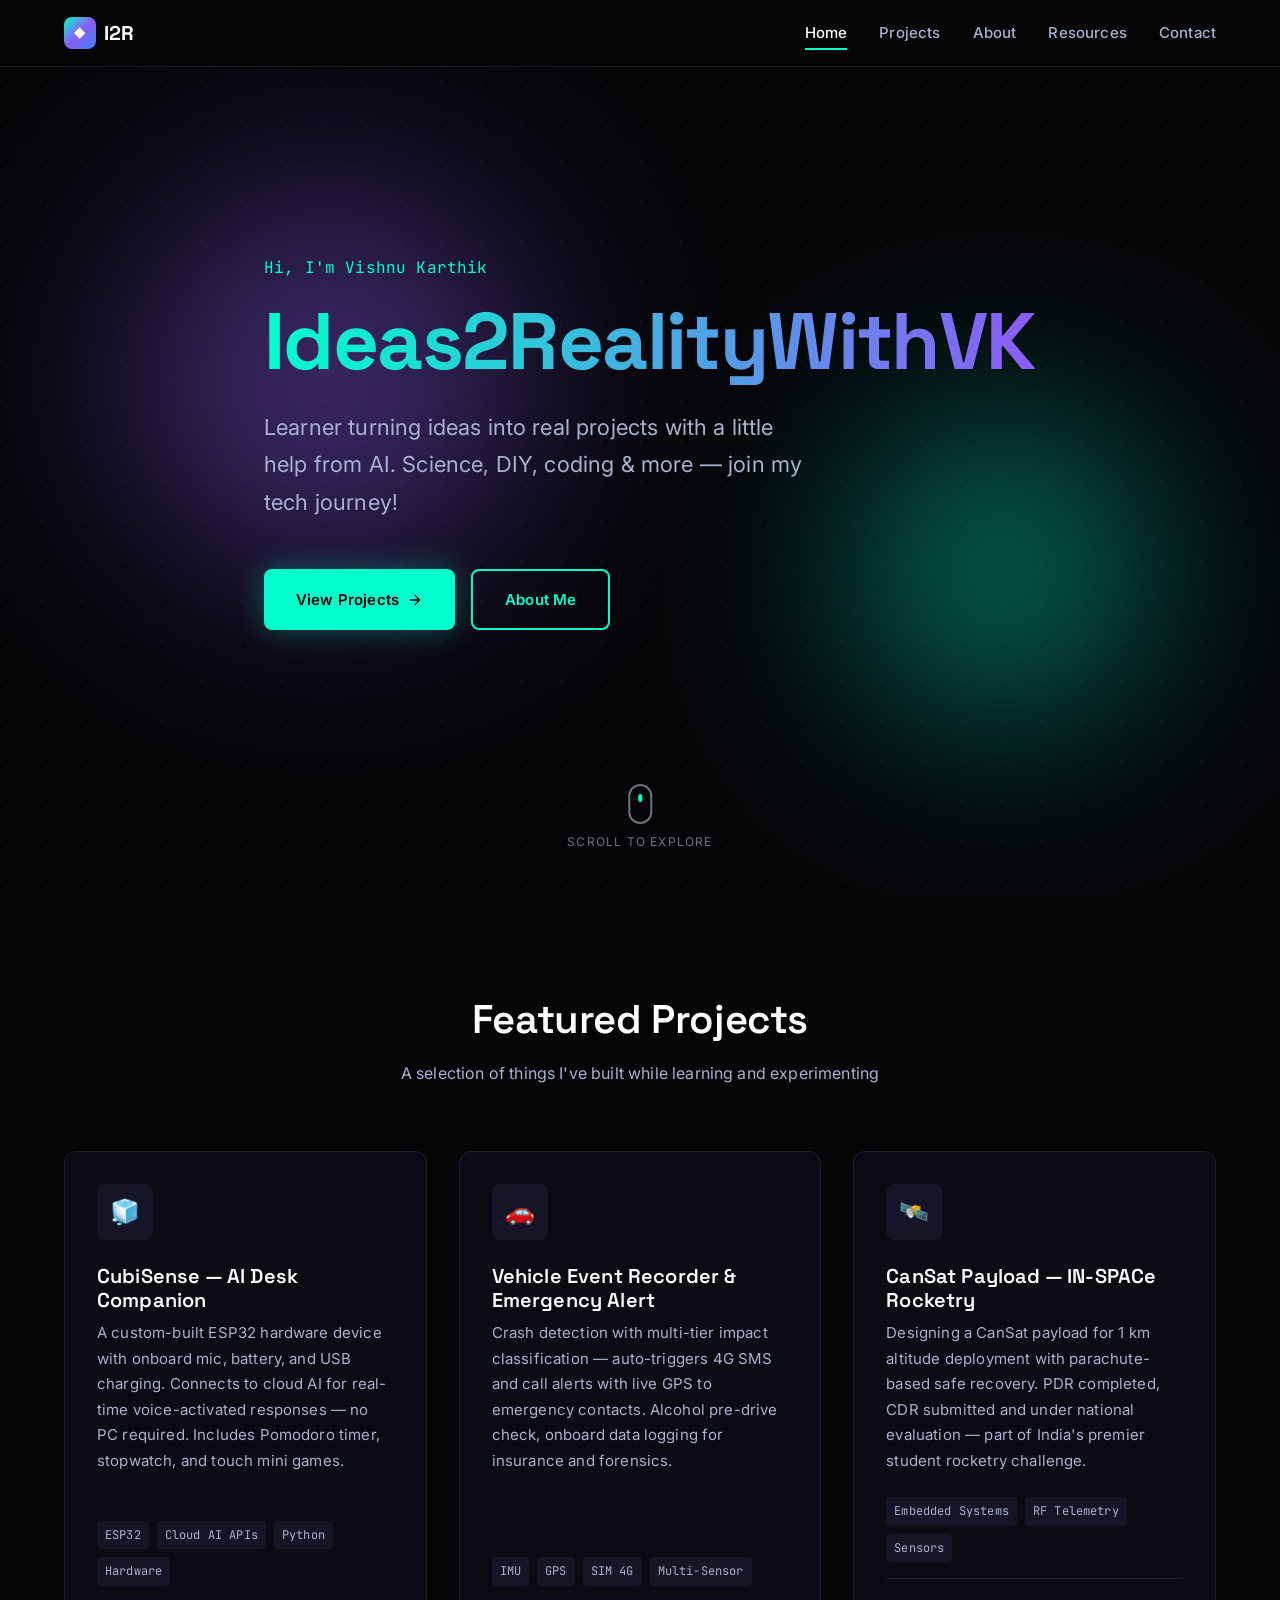
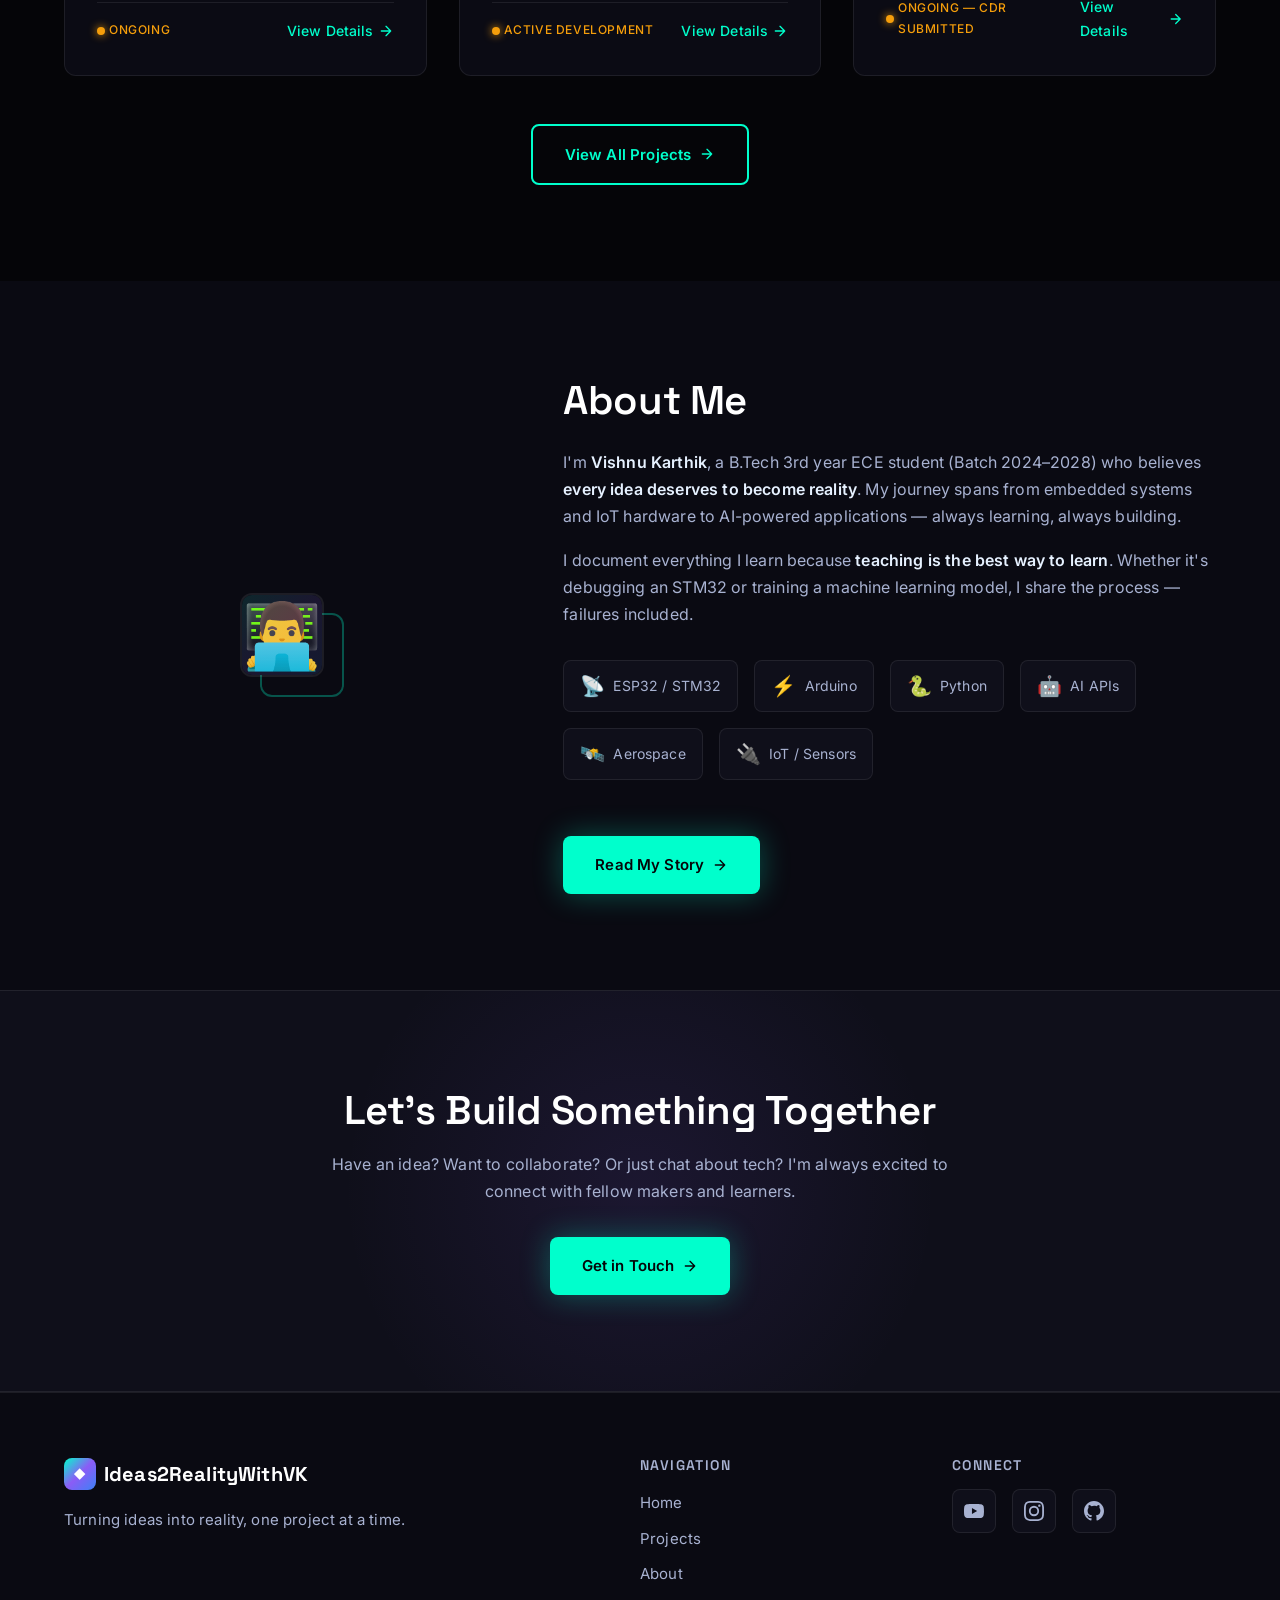
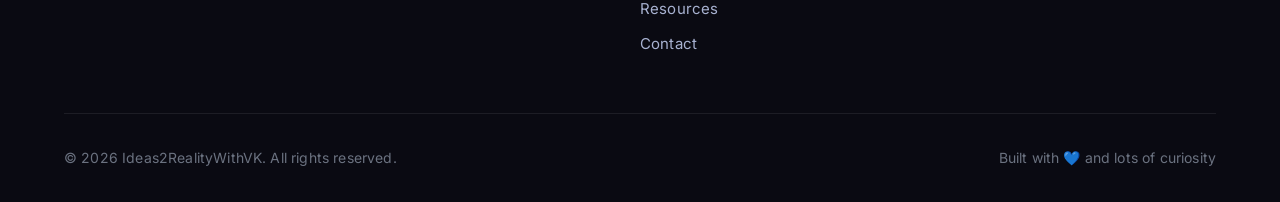
==== commit a25c489a: "Update portfolio" ====
--- a/index.html
+++ b/index.html
@@ -1,345 +1,349 @@
-<!DOCTYPE html>
-<html lang="en">
-
-<head>
-  <meta charset="UTF-8">
-  <meta name="viewport" content="width=device-width, initial-scale=1.0">
-  <meta name="description"
-    content="Ideas2RealityWithVK - Learner turning ideas into real projects with a little help from AI. Science, DIY, coding & more.">
-  <meta name="keywords" content="tech portfolio, DIY projects, coding, electronics, Arduino, ESP32, AI, learning">
-  <meta name="author" content="Ideas2RealityWithVK">
-
-  <!-- Open Graph -->
-  <meta property="og:title" content="Ideas2RealityWithVK - Tech Portfolio">
-  <meta property="og:description" content="Learner turning ideas into real projects with a little help from AI.">
-  <meta property="og:type" content="website">
-
-  <title>Ideas2RealityWithVK | Tech Portfolio</title>
-
-  <!-- Fonts -->
-  <link rel="preconnect" href="https://fonts.googleapis.com">
-  <link rel="preconnect" href="https://fonts.gstatic.com" crossorigin>
-  <link
-    href="https://fonts.googleapis.com/css2?family=Inter:wght@400;500;600;700&family=JetBrains+Mono:wght@400;500&family=Space+Grotesk:wght@500;600;700&display=swap"
-    rel="stylesheet">
-
-  <!-- Styles -->
-  <link rel="stylesheet" href="css/style.css">
-</head>
-
-<body>
-  <!-- Skip Link -->
-  <a href="#main" class="skip-link">Skip to main content</a>
-
-  <!-- Navigation -->
-  <nav class="nav" role="navigation" aria-label="Main navigation">
-    <div class="container nav__container">
-      <a href="index.html" class="nav__logo" aria-label="Ideas2RealityWithVK Home">
-        <span class="nav__logo-icon">◆</span>
-        <span>I2R</span>
-      </a>
-
-      <button class="nav__toggle" aria-label="Toggle menu" aria-expanded="false">
-        <span class="nav__toggle-bar"></span>
-        <span class="nav__toggle-bar"></span>
-        <span class="nav__toggle-bar"></span>
-      </button>
-
-      <ul class="nav__menu" role="menubar">
-        <li role="none"><a href="index.html" class="nav__link nav__link--active" role="menuitem">Home</a></li>
-        <li role="none"><a href="projects.html" class="nav__link" role="menuitem">Projects</a></li>
-        <li role="none"><a href="about.html" class="nav__link" role="menuitem">About</a></li>
-        <li role="none"><a href="resources.html" class="nav__link" role="menuitem">Resources</a></li>
-        <li role="none"><a href="contact.html" class="nav__link" role="menuitem">Contact</a></li>
-      </ul>
-    </div>
-    <div class="nav__overlay" aria-hidden="true"></div>
-  </nav>
-
-  <main id="main">
-    <!-- Hero Section -->
-    <section class="hero" aria-label="Introduction">
-      <div class="hero__bg" aria-hidden="true"></div>
-      <div class="hero__glow hero__glow--1" aria-hidden="true"></div>
-      <div class="hero__glow hero__glow--2" aria-hidden="true"></div>
-
-      <div class="container hero__content">
-        <span class="hero__greeting">Hi, I'm Vishnu Karthik</span>
-        <h1 class="hero__title">
-          <span class="gradient-text">Ideas2RealityWithVK</span>
-        </h1>
-        <p class="hero__tagline">
-          Learner turning ideas into real projects with a little help from AI.
-          Science, DIY, coding & more — join my tech journey!
-        </p>
-        <div class="hero__cta">
-          <a href="projects.html" class="btn btn--primary">
-            View Projects
-            <svg class="btn__icon" width="16" height="16" viewBox="0 0 24 24" fill="none" stroke="currentColor"
-              stroke-width="2" stroke-linecap="round" stroke-linejoin="round">
-              <path d="M5 12h14M12 5l7 7-7 7" />
-            </svg>
-          </a>
-          <a href="about.html" class="btn btn--secondary">
-            About Me
-          </a>
-        </div>
-      </div>
-
-      <div class="hero__scroll" aria-hidden="true">
-        <div class="hero__scroll-icon"></div>
-        <span>Scroll to explore</span>
-      </div>
-    </section>
-
-    <!-- Featured Projects Section -->
-    <section class="section" aria-labelledby="featured-heading">
-      <div class="container">
-        <header class="section-header">
-          <h2 id="featured-heading">Featured Projects</h2>
-          <p>A selection of things I've built while learning and experimenting</p>
-        </header>
-
-        <div class="grid grid--3 reveal-stagger reveal-on-scroll">
-          <!-- Project 1: CAMOS -->
-          <article class="card project-card">
-            <div class="project-card__icon">🛰️</div>
-            <h3 class="project-card__title">
-              <a href="projects.html#camos">CAMOS Satellite Simulator</a>
-            </h3>
-            <p class="project-card__description">
-              A dual-MCU simulation system for spacecraft fault detection and recovery.
-              Features OLED display, telemetry, and FDIR logic.
-            </p>
-            <div class="project-card__tech">
-              <span class="tech-badge">STM32</span>
-              <span class="tech-badge">ESP32</span>
-              <span class="tech-badge">C</span>
-              <span class="tech-badge">MQTT</span>
-            </div>
-            <div class="project-card__footer">
-              <span class="status-badge status-badge--progress">In Progress</span>
-              <a href="projects.html#camos" class="card-link">
-                View Details
-                <svg width="16" height="16" viewBox="0 0 24 24" fill="none" stroke="currentColor" stroke-width="2"
-                  stroke-linecap="round" stroke-linejoin="round">
-                  <path d="M5 12h14M12 5l7 7-7 7" />
-                </svg>
-              </a>
-            </div>
-          </article>
-
-          <!-- Project 2: TARA AI -->
-          <article class="card project-card">
-            <div class="project-card__icon">🤖</div>
-            <h3 class="project-card__title">
-              <a href="projects.html#tara">TARA AI Assistant</a>
-            </h3>
-            <p class="project-card__description">
-              Multi-layout cyberpunk-themed AI assistant with voice commands,
-              modular skills system, and customizable interface themes.
-            </p>
-            <div class="project-card__tech">
-              <span class="tech-badge">Python</span>
-              <span class="tech-badge">JavaScript</span>
-              <span class="tech-badge">HTML/CSS</span>
-            </div>
-            <div class="project-card__footer">
-              <span class="status-badge status-badge--progress">In Progress</span>
-              <a href="projects.html#tara" class="card-link">
-                View Details
-                <svg width="16" height="16" viewBox="0 0 24 24" fill="none" stroke="currentColor" stroke-width="2"
-                  stroke-linecap="round" stroke-linejoin="round">
-                  <path d="M5 12h14M12 5l7 7-7 7" />
-                </svg>
-              </a>
-            </div>
-          </article>
-
-          <!-- Project 3: Smart Home -->
-          <article class="card project-card">
-            <div class="project-card__icon">🏠</div>
-            <h3 class="project-card__title">
-              <a href="projects.html#smarthome">Smart Home Dashboard</a>
-            </h3>
-            <p class="project-card__description">
-              ESP32-based sensor network with real-time web dashboard.
-              Monitors temperature, humidity, and controls smart devices.
-            </p>
-            <div class="project-card__tech">
-              <span class="tech-badge">ESP32</span>
-              <span class="tech-badge">MQTT</span>
-              <span class="tech-badge">Web</span>
-            </div>
-            <div class="project-card__footer">
-              <span class="status-badge status-badge--completed">Completed</span>
-              <a href="projects.html#smarthome" class="card-link">
-                View Details
-                <svg width="16" height="16" viewBox="0 0 24 24" fill="none" stroke="currentColor" stroke-width="2"
-                  stroke-linecap="round" stroke-linejoin="round">
-                  <path d="M5 12h14M12 5l7 7-7 7" />
-                </svg>
-              </a>
-            </div>
-          </article>
-        </div>
-
-        <div class="text-center mt-2xl">
-          <a href="projects.html" class="btn btn--secondary">
-            View All Projects
-            <svg class="btn__icon" width="16" height="16" viewBox="0 0 24 24" fill="none" stroke="currentColor"
-              stroke-width="2" stroke-linecap="round" stroke-linejoin="round">
-              <path d="M5 12h14M12 5l7 7-7 7" />
-            </svg>
-          </a>
-        </div>
-      </div>
-    </section>
-
-    <!-- About Preview Section -->
-    <section class="about-preview section" aria-labelledby="about-heading">
-      <div class="container">
-        <div class="about-preview__content reveal-on-scroll">
-          <div class="about-preview__image">
-            <div class="about-preview__image-wrapper">
-              <div class="about-preview__placeholder" aria-label="Profile picture placeholder">
-                👨‍💻
-              </div>
-            </div>
-          </div>
-          <div class="about-preview__text">
-            <h2 id="about-heading">About Me</h2>
-            <p>
-              I'm <strong>Vishnu Karthik</strong>, a B.Tech 2nd year student who believes
-              <strong>every idea deserves to become reality</strong>. My journey spans from
-              electronics and embedded systems to AI-powered applications — always learning, always building.
-            </p>
-            <p>
-              I document everything I learn because <strong>teaching is the best way to learn</strong>.
-              Whether it's debugging an STM32 or training a machine learning model,
-              I share the process — failures included.
-            </p>
-
-            <div class="tech-stack">
-              <span class="tech-stack__item">
-                <span class="tech-stack__icon">⚡</span>
-                Arduino
-              </span>
-              <span class="tech-stack__item">
-                <span class="tech-stack__icon">📡</span>
-                ESP32
-              </span>
-              <span class="tech-stack__item">
-                <span class="tech-stack__icon">🔧</span>
-                STM32
-              </span>
-              <span class="tech-stack__item">
-                <span class="tech-stack__icon">🐍</span>
-                Python
-              </span>
-              <span class="tech-stack__item">
-                <span class="tech-stack__icon">🌐</span>
-                Web Dev
-              </span>
-              <span class="tech-stack__item">
-                <span class="tech-stack__icon">🤖</span>
-                AI/ML
-              </span>
-            </div>
-
-            <a href="about.html" class="btn btn--primary mt-lg">
-              Read My Story
-              <svg class="btn__icon" width="16" height="16" viewBox="0 0 24 24" fill="none" stroke="currentColor"
-                stroke-width="2" stroke-linecap="round" stroke-linejoin="round">
-                <path d="M5 12h14M12 5l7 7-7 7" />
-              </svg>
-            </a>
-          </div>
-        </div>
-      </div>
-    </section>
-
-    <!-- CTA Banner -->
-    <section class="cta-banner section" aria-labelledby="cta-heading">
-      <div class="container">
-        <div class="cta-banner__content reveal-on-scroll">
-          <h2 id="cta-heading">Let's Build Something Together</h2>
-          <p>
-            Have an idea? Want to collaborate? Or just chat about tech?
-            I'm always excited to connect with fellow makers and learners.
-          </p>
-          <a href="contact.html" class="btn btn--primary">
-            Get in Touch
-            <svg class="btn__icon" width="16" height="16" viewBox="0 0 24 24" fill="none" stroke="currentColor"
-              stroke-width="2" stroke-linecap="round" stroke-linejoin="round">
-              <path d="M5 12h14M12 5l7 7-7 7" />
-            </svg>
-          </a>
-        </div>
-      </div>
-    </section>
-  </main>
-
-  <!-- Footer -->
-  <footer class="footer" role="contentinfo">
-    <div class="container">
-      <div class="footer__content">
-        <div class="footer__brand">
-          <a href="index.html" class="nav__logo">
-            <span class="nav__logo-icon">◆</span>
-            <span>Ideas2RealityWithVK</span>
-          </a>
-          <p>Turning ideas into reality, one project at a time.</p>
-        </div>
-
-        <nav class="footer__nav" aria-label="Footer navigation">
-          <h4>Navigation</h4>
-          <ul>
-            <li><a href="index.html">Home</a></li>
-            <li><a href="projects.html">Projects</a></li>
-            <li><a href="about.html">About</a></li>
-            <li><a href="resources.html">Resources</a></li>
-            <li><a href="contact.html">Contact</a></li>
-          </ul>
-        </nav>
-
-        <div class="footer__social">
-          <h4>Connect</h4>
-          <div class="social-links">
-            <a href="https://youtube.com/@Ideas2RealityWithVK" class="social-link" aria-label="YouTube" target="_blank"
-              rel="noopener noreferrer">
-              <svg viewBox="0 0 24 24" fill="currentColor">
-                <path
-                  d="M23.498 6.186a3.016 3.016 0 0 0-2.122-2.136C19.505 3.545 12 3.545 12 3.545s-7.505 0-9.377.505A3.017 3.017 0 0 0 .502 6.186C0 8.07 0 12 0 12s0 3.93.502 5.814a3.016 3.016 0 0 0 2.122 2.136c1.871.505 9.376.505 9.376.505s7.505 0 9.377-.505a3.015 3.015 0 0 0 2.122-2.136C24 15.93 24 12 24 12s0-3.93-.502-5.814zM9.545 15.568V8.432L15.818 12l-6.273 3.568z" />
-              </svg>
-            </a>
-            <a href="https://instagram.com/ideas2reality_vk" class="social-link" aria-label="Instagram" target="_blank"
-              rel="noopener noreferrer">
-              <svg viewBox="0 0 24 24" fill="currentColor">
-                <path
-                  d="M12 2.163c3.204 0 3.584.012 4.85.07 3.252.148 4.771 1.691 4.919 4.919.058 1.265.069 1.645.069 4.849 0 3.205-.012 3.584-.069 4.849-.149 3.225-1.664 4.771-4.919 4.919-1.266.058-1.644.07-4.85.07-3.204 0-3.584-.012-4.849-.07-3.26-.149-4.771-1.699-4.919-4.92-.058-1.265-.07-1.644-.07-4.849 0-3.204.013-3.583.07-4.849.149-3.227 1.664-4.771 4.919-4.919 1.266-.057 1.645-.069 4.849-.069zM12 0C8.741 0 8.333.014 7.053.072 2.695.272.273 2.69.073 7.052.014 8.333 0 8.741 0 12c0 3.259.014 3.668.072 4.948.2 4.358 2.618 6.78 6.98 6.98C8.333 23.986 8.741 24 12 24c3.259 0 3.668-.014 4.948-.072 4.354-.2 6.782-2.618 6.979-6.98.059-1.28.073-1.689.073-4.948 0-3.259-.014-3.667-.072-4.947-.196-4.354-2.617-6.78-6.979-6.98C15.668.014 15.259 0 12 0zm0 5.838a6.162 6.162 0 1 0 0 12.324 6.162 6.162 0 0 0 0-12.324zM12 16a4 4 0 1 1 0-8 4 4 0 0 1 0 8zm6.406-11.845a1.44 1.44 0 1 0 0 2.881 1.44 1.44 0 0 0 0-2.881z" />
-              </svg>
-            </a>
-            <a href="https://github.com/Ideas2RealityWithVK" class="social-link" aria-label="GitHub" target="_blank"
-              rel="noopener noreferrer">
-              <svg viewBox="0 0 24 24" fill="currentColor">
-                <path
-                  d="M12 0C5.374 0 0 5.373 0 12c0 5.302 3.438 9.8 8.207 11.387.599.111.793-.261.793-.577v-2.234c-3.338.726-4.033-1.416-4.033-1.416-.546-1.387-1.333-1.756-1.333-1.756-1.089-.745.083-.729.083-.729 1.205.084 1.839 1.237 1.839 1.237 1.07 1.834 2.807 1.304 3.492.997.107-.775.418-1.305.762-1.604-2.665-.305-5.467-1.334-5.467-5.931 0-1.311.469-2.381 1.236-3.221-.124-.303-.535-1.524.117-3.176 0 0 1.008-.322 3.301 1.23A11.509 11.509 0 0 1 12 5.803c1.02.005 2.047.138 3.006.404 2.291-1.552 3.297-1.23 3.297-1.23.653 1.653.242 2.874.118 3.176.77.84 1.235 1.911 1.235 3.221 0 4.609-2.807 5.624-5.479 5.921.43.372.823 1.102.823 2.222v3.293c0 .319.192.694.801.576C20.566 21.797 24 17.3 24 12c0-6.627-5.373-12-12-12z" />
-              </svg>
-            </a>
-          </div>
-        </div>
-      </div>
-
-      <div class="footer__bottom">
-        <p>&copy; 2026 Ideas2RealityWithVK. All rights reserved.</p>
-        <p>Built with 💙 and lots of curiosity</p>
-      </div>
-    </div>
-  </footer>
-
-  <!-- Scripts -->
-  <script src="js/main.js"></script>
-</body>
-
+<!DOCTYPE html>
+<html lang="en">
+
+<head>
+  <meta charset="UTF-8">
+  <meta name="viewport" content="width=device-width, initial-scale=1.0">
+  <meta name="description"
+    content="Ideas2RealityWithVK - Learner turning ideas into real projects with a little help from AI. Science, DIY, coding & more.">
+  <meta name="keywords" content="tech portfolio, DIY projects, coding, electronics, Arduino, ESP32, AI, learning">
+  <meta name="author" content="Ideas2RealityWithVK">
+
+  <!-- Open Graph -->
+  <meta property="og:title" content="Ideas2RealityWithVK - Tech Portfolio">
+  <meta property="og:description" content="Learner turning ideas into real projects with a little help from AI.">
+  <meta property="og:type" content="website">
+
+  <title>Ideas2RealityWithVK | Tech Portfolio</title>
+
+  <!-- Fonts -->
+  <link rel="preconnect" href="https://fonts.googleapis.com">
+  <link rel="preconnect" href="https://fonts.gstatic.com" crossorigin>
+  <link
+    href="https://fonts.googleapis.com/css2?family=Inter:wght@400;500;600;700&family=JetBrains+Mono:wght@400;500&family=Space+Grotesk:wght@500;600;700&display=swap"
+    rel="stylesheet">
+
+  <!-- Styles -->
+  <link rel="stylesheet" href="css/style.css">
+</head>
+
+<body>
+  <!-- Skip Link -->
+  <a href="#main" class="skip-link">Skip to main content</a>
+
+  <!-- Navigation -->
+  <nav class="nav" role="navigation" aria-label="Main navigation">
+    <div class="container nav__container">
+      <a href="index.html" class="nav__logo" aria-label="Ideas2RealityWithVK Home">
+        <span class="nav__logo-icon">◆</span>
+        <span>I2R</span>
+      </a>
+
+      <button class="nav__toggle" aria-label="Toggle menu" aria-expanded="false">
+        <span class="nav__toggle-bar"></span>
+        <span class="nav__toggle-bar"></span>
+        <span class="nav__toggle-bar"></span>
+      </button>
+
+      <ul class="nav__menu" role="menubar">
+        <li role="none"><a href="index.html" class="nav__link nav__link--active" role="menuitem">Home</a></li>
+        <li role="none"><a href="projects.html" class="nav__link" role="menuitem">Projects</a></li>
+        <li role="none"><a href="about.html" class="nav__link" role="menuitem">About</a></li>
+        <li role="none"><a href="resources.html" class="nav__link" role="menuitem">Resources</a></li>
+        <li role="none"><a href="contact.html" class="nav__link" role="menuitem">Contact</a></li>
+      </ul>
+    </div>
+    <div class="nav__overlay" aria-hidden="true"></div>
+  </nav>
+
+  <main id="main">
+    <!-- Hero Section -->
+    <section class="hero" aria-label="Introduction">
+      <div class="hero__bg" aria-hidden="true"></div>
+      <div class="hero__glow hero__glow--1" aria-hidden="true"></div>
+      <div class="hero__glow hero__glow--2" aria-hidden="true"></div>
+
+      <div class="container hero__content">
+        <span class="hero__greeting">Hi, I'm Vishnu Karthik</span>
+        <h1 class="hero__title">
+          <span class="gradient-text">Ideas2RealityWithVK</span>
+        </h1>
+        <p class="hero__tagline">
+          Learner turning ideas into real projects with a little help from AI.
+          Science, DIY, coding & more — join my tech journey!
+        </p>
+        <div class="hero__cta">
+          <a href="projects.html" class="btn btn--primary">
+            View Projects
+            <svg class="btn__icon" width="16" height="16" viewBox="0 0 24 24" fill="none" stroke="currentColor"
+              stroke-width="2" stroke-linecap="round" stroke-linejoin="round">
+              <path d="M5 12h14M12 5l7 7-7 7" />
+            </svg>
+          </a>
+          <a href="about.html" class="btn btn--secondary">
+            About Me
+          </a>
+        </div>
+      </div>
+
+      <div class="hero__scroll" aria-hidden="true">
+        <div class="hero__scroll-icon"></div>
+        <span>Scroll to explore</span>
+      </div>
+    </section>
+
+    <!-- Featured Projects Section -->
+    <section class="section" aria-labelledby="featured-heading">
+      <div class="container">
+        <header class="section-header">
+          <h2 id="featured-heading">Featured Projects</h2>
+          <p>A selection of things I've built while learning and experimenting</p>
+        </header>
+
+        <div class="grid grid--3 reveal-stagger reveal-on-scroll">
+          <!-- Project 1: CubiSense -->
+          <article class="card project-card">
+            <div class="project-card__icon">🧊</div>
+            <h3 class="project-card__title">
+              <a href="projects.html#cubisense">CubiSense — AI Desk Companion</a>
+            </h3>
+            <p class="project-card__description">
+              A custom-built ESP32 hardware device with onboard mic, battery, and USB charging.
+              Connects to cloud AI for real-time voice-activated responses — no PC required.
+              Includes Pomodoro timer, stopwatch, and touch mini games.
+            </p>
+            <div class="project-card__tech">
+              <span class="tech-badge">ESP32</span>
+              <span class="tech-badge">Cloud AI APIs</span>
+              <span class="tech-badge">Python</span>
+              <span class="tech-badge">Hardware</span>
+            </div>
+            <div class="project-card__footer">
+              <span class="status-badge status-badge--progress">Ongoing</span>
+              <a href="projects.html#cubisense" class="card-link">
+                View Details
+                <svg width="16" height="16" viewBox="0 0 24 24" fill="none" stroke="currentColor" stroke-width="2"
+                  stroke-linecap="round" stroke-linejoin="round">
+                  <path d="M5 12h14M12 5l7 7-7 7" />
+                </svg>
+              </a>
+            </div>
+          </article>
+
+          <!-- Project 2: Vehicle Event Recorder -->
+          <article class="card project-card">
+            <div class="project-card__icon">🚗</div>
+            <h3 class="project-card__title">
+              <a href="projects.html#vehicle">Vehicle Event Recorder &amp; Emergency Alert</a>
+            </h3>
+            <p class="project-card__description">
+              Crash detection with multi-tier impact classification — auto-triggers 4G SMS
+              and call alerts with live GPS to emergency contacts. Alcohol pre-drive check,
+              onboard data logging for insurance and forensics.
+            </p>
+            <div class="project-card__tech">
+              <span class="tech-badge">IMU</span>
+              <span class="tech-badge">GPS</span>
+              <span class="tech-badge">SIM 4G</span>
+              <span class="tech-badge">Multi-Sensor</span>
+            </div>
+            <div class="project-card__footer">
+              <span class="status-badge status-badge--progress">Active Development</span>
+              <a href="projects.html#vehicle" class="card-link">
+                View Details
+                <svg width="16" height="16" viewBox="0 0 24 24" fill="none" stroke="currentColor" stroke-width="2"
+                  stroke-linecap="round" stroke-linejoin="round">
+                  <path d="M5 12h14M12 5l7 7-7 7" />
+                </svg>
+              </a>
+            </div>
+          </article>
+
+          <!-- Project 3: CanSat / IN-SPACe -->
+          <article class="card project-card">
+            <div class="project-card__icon">🛰️</div>
+            <h3 class="project-card__title">
+              <a href="projects.html#cansat">CanSat Payload — IN-SPACe Rocketry</a>
+            </h3>
+            <p class="project-card__description">
+              Designing a CanSat payload for 1 km altitude deployment with parachute-based
+              safe recovery. PDR completed, CDR submitted and under national evaluation —
+              part of India's premier student rocketry challenge.
+            </p>
+            <div class="project-card__tech">
+              <span class="tech-badge">Embedded Systems</span>
+              <span class="tech-badge">RF Telemetry</span>
+              <span class="tech-badge">Sensors</span>
+            </div>
+            <div class="project-card__footer">
+              <span class="status-badge status-badge--progress">Ongoing — CDR Submitted</span>
+              <a href="projects.html#cansat" class="card-link">
+                View Details
+                <svg width="16" height="16" viewBox="0 0 24 24" fill="none" stroke="currentColor" stroke-width="2"
+                  stroke-linecap="round" stroke-linejoin="round">
+                  <path d="M5 12h14M12 5l7 7-7 7" />
+                </svg>
+              </a>
+            </div>
+          </article>
+        </div>
+
+        <div class="text-center mt-2xl">
+          <a href="projects.html" class="btn btn--secondary">
+            View All Projects
+            <svg class="btn__icon" width="16" height="16" viewBox="0 0 24 24" fill="none" stroke="currentColor"
+              stroke-width="2" stroke-linecap="round" stroke-linejoin="round">
+              <path d="M5 12h14M12 5l7 7-7 7" />
+            </svg>
+          </a>
+        </div>
+      </div>
+    </section>
+
+    <!-- About Preview Section -->
+    <section class="about-preview section" aria-labelledby="about-heading">
+      <div class="container">
+        <div class="about-preview__content reveal-on-scroll">
+          <div class="about-preview__image">
+            <div class="about-preview__image-wrapper">
+              <div class="about-preview__placeholder" aria-label="Profile picture placeholder">
+                👨‍💻
+              </div>
+            </div>
+          </div>
+          <div class="about-preview__text">
+            <h2 id="about-heading">About Me</h2>
+            <p>
+              I'm <strong>Vishnu Karthik</strong>, a B.Tech 3rd year ECE student (Batch 2024–2028) who believes
+              <strong>every idea deserves to become reality</strong>. My journey spans from
+              embedded systems and IoT hardware to AI-powered applications — always learning, always building.
+            </p>
+            <p>
+              I document everything I learn because <strong>teaching is the best way to learn</strong>.
+              Whether it's debugging an STM32 or training a machine learning model,
+              I share the process — failures included.
+            </p>
+
+            <div class="tech-stack">
+              <span class="tech-stack__item">
+                <span class="tech-stack__icon">📡</span>
+                ESP32 / STM32
+              </span>
+              <span class="tech-stack__item">
+                <span class="tech-stack__icon">⚡</span>
+                Arduino
+              </span>
+              <span class="tech-stack__item">
+                <span class="tech-stack__icon">🐍</span>
+                Python
+              </span>
+              <span class="tech-stack__item">
+                <span class="tech-stack__icon">🤖</span>
+                AI APIs
+              </span>
+              <span class="tech-stack__item">
+                <span class="tech-stack__icon">🛰️</span>
+                Aerospace
+              </span>
+              <span class="tech-stack__item">
+                <span class="tech-stack__icon">🔌</span>
+                IoT / Sensors
+              </span>
+            </div>
+
+            <a href="about.html" class="btn btn--primary mt-lg">
+              Read My Story
+              <svg class="btn__icon" width="16" height="16" viewBox="0 0 24 24" fill="none" stroke="currentColor"
+                stroke-width="2" stroke-linecap="round" stroke-linejoin="round">
+                <path d="M5 12h14M12 5l7 7-7 7" />
+              </svg>
+            </a>
+          </div>
+        </div>
+      </div>
+    </section>
+
+    <!-- CTA Banner -->
+    <section class="cta-banner section" aria-labelledby="cta-heading">
+      <div class="container">
+        <div class="cta-banner__content reveal-on-scroll">
+          <h2 id="cta-heading">Let's Build Something Together</h2>
+          <p>
+            Have an idea? Want to collaborate? Or just chat about tech?
+            I'm always excited to connect with fellow makers and learners.
+          </p>
+          <a href="contact.html" class="btn btn--primary">
+            Get in Touch
+            <svg class="btn__icon" width="16" height="16" viewBox="0 0 24 24" fill="none" stroke="currentColor"
+              stroke-width="2" stroke-linecap="round" stroke-linejoin="round">
+              <path d="M5 12h14M12 5l7 7-7 7" />
+            </svg>
+          </a>
+        </div>
+      </div>
+    </section>
+  </main>
+
+  <!-- Footer -->
+  <footer class="footer" role="contentinfo">
+    <div class="container">
+      <div class="footer__content">
+        <div class="footer__brand">
+          <a href="index.html" class="nav__logo">
+            <span class="nav__logo-icon">◆</span>
+            <span>Ideas2RealityWithVK</span>
+          </a>
+          <p>Turning ideas into reality, one project at a time.</p>
+        </div>
+
+        <nav class="footer__nav" aria-label="Footer navigation">
+          <h4>Navigation</h4>
+          <ul>
+            <li><a href="index.html">Home</a></li>
+            <li><a href="projects.html">Projects</a></li>
+            <li><a href="about.html">About</a></li>
+            <li><a href="resources.html">Resources</a></li>
+            <li><a href="contact.html">Contact</a></li>
+          </ul>
+        </nav>
+
+        <div class="footer__social">
+          <h4>Connect</h4>
+          <div class="social-links">
+            <a href="https://youtube.com/@Ideas2RealityWithVK" class="social-link" aria-label="YouTube" target="_blank"
+              rel="noopener noreferrer">
+              <svg viewBox="0 0 24 24" fill="currentColor">
+                <path
+                  d="M23.498 6.186a3.016 3.016 0 0 0-2.122-2.136C19.505 3.545 12 3.545 12 3.545s-7.505 0-9.377.505A3.017 3.017 0 0 0 .502 6.186C0 8.07 0 12 0 12s0 3.93.502 5.814a3.016 3.016 0 0 0 2.122 2.136c1.871.505 9.376.505 9.376.505s7.505 0 9.377-.505a3.015 3.015 0 0 0 2.122-2.136C24 15.93 24 12 24 12s0-3.93-.502-5.814zM9.545 15.568V8.432L15.818 12l-6.273 3.568z" />
+              </svg>
+            </a>
+            <a href="https://instagram.com/ideas2reality_vk" class="social-link" aria-label="Instagram" target="_blank"
+              rel="noopener noreferrer">
+              <svg viewBox="0 0 24 24" fill="currentColor">
+                <path
+                  d="M12 2.163c3.204 0 3.584.012 4.85.07 3.252.148 4.771 1.691 4.919 4.919.058 1.265.069 1.645.069 4.849 0 3.205-.012 3.584-.069 4.849-.149 3.225-1.664 4.771-4.919 4.919-1.266.058-1.644.07-4.85.07-3.204 0-3.584-.012-4.849-.07-3.26-.149-4.771-1.699-4.919-4.92-.058-1.265-.07-1.644-.07-4.849 0-3.204.013-3.583.07-4.849.149-3.227 1.664-4.771 4.919-4.919 1.266-.057 1.645-.069 4.849-.069zM12 0C8.741 0 8.333.014 7.053.072 2.695.272.273 2.69.073 7.052.014 8.333 0 8.741 0 12c0 3.259.014 3.668.072 4.948.2 4.358 2.618 6.78 6.98 6.98C8.333 23.986 8.741 24 12 24c3.259 0 3.668-.014 4.948-.072 4.354-.2 6.782-2.618 6.979-6.98.059-1.28.073-1.689.073-4.948 0-3.259-.014-3.667-.072-4.947-.196-4.354-2.617-6.78-6.979-6.98C15.668.014 15.259 0 12 0zm0 5.838a6.162 6.162 0 1 0 0 12.324 6.162 6.162 0 0 0 0-12.324zM12 16a4 4 0 1 1 0-8 4 4 0 0 1 0 8zm6.406-11.845a1.44 1.44 0 1 0 0 2.881 1.44 1.44 0 0 0 0-2.881z" />
+              </svg>
+            </a>
+            <a href="https://github.com/Ideas2RealityWithVK" class="social-link" aria-label="GitHub" target="_blank"
+              rel="noopener noreferrer">
+              <svg viewBox="0 0 24 24" fill="currentColor">
+                <path
+                  d="M12 0C5.374 0 0 5.373 0 12c0 5.302 3.438 9.8 8.207 11.387.599.111.793-.261.793-.577v-2.234c-3.338.726-4.033-1.416-4.033-1.416-.546-1.387-1.333-1.756-1.333-1.756-1.089-.745.083-.729.083-.729 1.205.084 1.839 1.237 1.839 1.237 1.07 1.834 2.807 1.304 3.492.997.107-.775.418-1.305.762-1.604-2.665-.305-5.467-1.334-5.467-5.931 0-1.311.469-2.381 1.236-3.221-.124-.303-.535-1.524.117-3.176 0 0 1.008-.322 3.301 1.23A11.509 11.509 0 0 1 12 5.803c1.02.005 2.047.138 3.006.404 2.291-1.552 3.297-1.23 3.297-1.23.653 1.653.242 2.874.118 3.176.77.84 1.235 1.911 1.235 3.221 0 4.609-2.807 5.624-5.479 5.921.43.372.823 1.102.823 2.222v3.293c0 .319.192.694.801.576C20.566 21.797 24 17.3 24 12c0-6.627-5.373-12-12-12z" />
+              </svg>
+            </a>
+          </div>
+        </div>
+      </div>
+
+      <div class="footer__bottom">
+        <p>&copy; 2026 Ideas2RealityWithVK. All rights reserved.</p>
+        <p>Built with 💙 and lots of curiosity</p>
+      </div>
+    </div>
+  </footer>
+
+  <!-- Scripts -->
+  <script src="js/main.js"></script>
+</body>
+
 </html>
--- a/css/style.css
+++ b/css/style.css
@@ -1,1622 +1,1622 @@
-/* ============================================
-   IDEAS2REALITYWITHVK — Design System
-   A futuristic dark-mode portfolio
-   ============================================ */
-
-/* ============================================
-   1. CSS CUSTOM PROPERTIES
-   ============================================ */
-:root {
-  /* === BACKGROUNDS === */
-  --bg-void: #050508;
-  --bg-space: #0a0a12;
-  --bg-nebula: #0f0f1a;
-  --bg-stellar: #151525;
-  --bg-cosmic: #1a1a2e;
-
-  /* === TEXT HIERARCHY === */
-  --text-white: #ffffff;
-  --text-bright: #e6f1ff;
-  --text-muted: #a8b2d1;
-  --text-dim: #6b7280;
-
-  /* === ACCENT SPECTRUM === */
-  --accent-primary: #00ffcc;
-  --accent-secondary: #8b5cf6;
-  --accent-tertiary: #3b82f6;
-  --accent-warm: #f59e0b;
-  --accent-success: #10b981;
-
-  /* === GLASS EFFECTS === */
-  --glass-bg: rgba(15, 15, 26, 0.7);
-  --glass-border: rgba(255, 255, 255, 0.08);
-  --glass-blur: 12px;
-
-  /* === GLOW EFFECTS === */
-  --glow-cyan: 0 0 30px rgba(0, 255, 204, 0.3);
-  --glow-violet: 0 0 30px rgba(139, 92, 246, 0.3);
-  --glow-blue: 0 0 30px rgba(59, 130, 246, 0.3);
-  --glow-subtle: 0 0 60px rgba(0, 255, 204, 0.1);
-
-  /* === GRADIENTS === */
-  --gradient-hero: linear-gradient(135deg, #00ffcc 0%, #8b5cf6 50%, #3b82f6 100%);
-  --gradient-card: linear-gradient(180deg, rgba(139, 92, 246, 0.1) 0%, transparent 100%);
-  --gradient-border: linear-gradient(135deg, rgba(0, 255, 204, 0.5), rgba(139, 92, 246, 0.5));
-  --gradient-text: linear-gradient(90deg, #00ffcc, #8b5cf6, #3b82f6);
-
-  /* === SPACING === */
-  --space-xs: 0.25rem;
-  --space-sm: 0.5rem;
-  --space-md: 1rem;
-  --space-lg: 1.5rem;
-  --space-xl: 2rem;
-  --space-2xl: 3rem;
-  --space-3xl: 4rem;
-  --space-4xl: 6rem;
-
-  /* === ANIMATION === */
-  --ease-out-expo: cubic-bezier(0.16, 1, 0.3, 1);
-  --ease-out-back: cubic-bezier(0.34, 1.56, 0.64, 1);
-  --ease-in-out-circ: cubic-bezier(0.85, 0, 0.15, 1);
-  --spring-bounce: cubic-bezier(0.68, -0.6, 0.32, 1.6);
-  --duration-instant: 100ms;
-  --duration-fast: 200ms;
-  --duration-normal: 400ms;
-  --duration-slow: 600ms;
-  --duration-reveal: 800ms;
-
-  /* === BORDERS === */
-  --radius-sm: 4px;
-  --radius-md: 8px;
-  --radius-lg: 12px;
-  --radius-xl: 16px;
-  --radius-full: 9999px;
-
-  /* === SHADOWS === */
-  --shadow-sm: 0 2px 8px rgba(0, 0, 0, 0.3);
-  --shadow-md: 0 4px 16px rgba(0, 0, 0, 0.4);
-  --shadow-lg: 0 8px 32px rgba(0, 0, 0, 0.5);
-  --shadow-glow: 0 0 40px rgba(0, 255, 204, 0.15);
-}
-
-/* ============================================
-   2. CSS RESET & BASE
-   ============================================ */
-*,
-*::before,
-*::after {
-  box-sizing: border-box;
-  margin: 0;
-  padding: 0;
-}
-
-html {
-  scroll-behavior: smooth;
-  font-size: 16px;
-}
-
-body {
-  font-family: 'Inter', -apple-system, BlinkMacSystemFont, 'Segoe UI', Roboto, sans-serif;
-  background-color: var(--bg-void);
-  color: var(--text-bright);
-  line-height: 1.7;
-  letter-spacing: 0.01em;
-  min-height: 100vh;
-  overflow-x: hidden;
-  -webkit-font-smoothing: antialiased;
-  -moz-osx-font-smoothing: grayscale;
-}
-
-/* Selection */
-::selection {
-  background: rgba(0, 255, 204, 0.3);
-  color: var(--text-white);
-}
-
-/* Focus Styles */
-:focus-visible {
-  outline: 2px solid var(--accent-primary);
-  outline-offset: 4px;
-}
-
-/* ============================================
-   3. TYPOGRAPHY
-   ============================================ */
-h1, h2, h3, h4, h5, h6 {
-  font-family: 'Space Grotesk', 'Inter', sans-serif;
-  font-weight: 600;
-  line-height: 1.2;
-  color: var(--text-white);
-}
-
-h1 {
-  font-size: clamp(2.5rem, 6vw, 4rem);
-  font-weight: 700;
-  letter-spacing: -0.02em;
-}
-
-h2 {
-  font-size: clamp(1.75rem, 4vw, 2.5rem);
-  letter-spacing: -0.01em;
-}
-
-h3 {
-  font-size: clamp(1.25rem, 2vw, 1.5rem);
-}
-
-h4 {
-  font-size: 1.125rem;
-}
-
-p {
-  color: var(--text-muted);
-  max-width: 65ch;
-}
-
-a {
-  color: var(--accent-primary);
-  text-decoration: none;
-  transition: color var(--duration-fast) ease;
-}
-
-a:hover {
-  color: var(--text-white);
-}
-
-strong {
-  color: var(--text-bright);
-  font-weight: 600;
-}
-
-code {
-  font-family: 'JetBrains Mono', 'Fira Code', monospace;
-  font-size: 0.875em;
-  background: var(--bg-stellar);
-  padding: 0.2em 0.4em;
-  border-radius: var(--radius-sm);
-  color: var(--accent-primary);
-}
-
-/* Gradient Text */
-.gradient-text {
-  background: var(--gradient-text);
-  background-size: 200% auto;
-  -webkit-background-clip: text;
-  background-clip: text;
-  -webkit-text-fill-color: transparent;
-  animation: shimmer 3s linear infinite;
-}
-
-@keyframes shimmer {
-  0% { background-position: 0% center; }
-  100% { background-position: 200% center; }
-}
-
-/* ============================================
-   4. LAYOUT
-   ============================================ */
-.container {
-  width: 100%;
-  max-width: 1200px;
-  margin: 0 auto;
-  padding: 0 var(--space-lg);
-}
-
-.container--narrow {
-  max-width: 800px;
-}
-
-.container--wide {
-  max-width: 1400px;
-}
-
-/* Grid System */
-.grid {
-  display: grid;
-  gap: var(--space-xl);
-}
-
-.grid--2 {
-  grid-template-columns: repeat(auto-fit, minmax(300px, 1fr));
-}
-
-.grid--3 {
-  grid-template-columns: repeat(auto-fit, minmax(280px, 1fr));
-}
-
-/* Flex Utilities */
-.flex {
-  display: flex;
-}
-
-.flex--center {
-  align-items: center;
-  justify-content: center;
-}
-
-.flex--between {
-  align-items: center;
-  justify-content: space-between;
-}
-
-.flex--column {
-  flex-direction: column;
-}
-
-.flex--gap-sm { gap: var(--space-sm); }
-.flex--gap-md { gap: var(--space-md); }
-.flex--gap-lg { gap: var(--space-lg); }
-
-/* Section Spacing */
-section {
-  padding: var(--space-4xl) 0;
-}
-
-.section-header {
-  margin-bottom: var(--space-3xl);
-  text-align: center;
-}
-
-.section-header p {
-  margin: var(--space-md) auto 0;
-}
-
-/* ============================================
-   5. SKIP LINK (Accessibility)
-   ============================================ */
-.skip-link {
-  position: fixed;
-  top: -100%;
-  left: var(--space-md);
-  z-index: 9999;
-  padding: var(--space-sm) var(--space-md);
-  background: var(--accent-primary);
-  color: var(--bg-void);
-  font-weight: 600;
-  border-radius: var(--radius-md);
-  transition: top var(--duration-fast) ease;
-}
-
-.skip-link:focus {
-  top: var(--space-md);
-}
-
-/* ============================================
-   6. NAVIGATION
-   ============================================ */
-.nav {
-  position: fixed;
-  top: 0;
-  left: 0;
-  right: 0;
-  z-index: 1000;
-  padding: var(--space-md) 0;
-  background: rgba(5, 5, 8, 0.8);
-  backdrop-filter: blur(var(--glass-blur));
-  border-bottom: 1px solid var(--glass-border);
-  transition: background var(--duration-normal) ease;
-}
-
-.nav__container {
-  display: flex;
-  align-items: center;
-  justify-content: space-between;
-}
-
-/* Logo */
-.nav__logo {
-  display: flex;
-  align-items: center;
-  gap: var(--space-sm);
-  font-family: 'Space Grotesk', sans-serif;
-  font-size: 1.25rem;
-  font-weight: 700;
-  color: var(--text-white);
-  text-decoration: none;
-  transition: transform var(--duration-fast) var(--ease-out-back);
-}
-
-.nav__logo:hover {
-  transform: scale(1.05);
-  color: var(--text-white);
-}
-
-.nav__logo-icon {
-  width: 32px;
-  height: 32px;
-  background: var(--gradient-hero);
-  border-radius: var(--radius-md);
-  display: flex;
-  align-items: center;
-  justify-content: center;
-  font-size: 0.875rem;
-  transition: transform var(--duration-normal) var(--ease-out-expo);
-}
-
-.nav__logo:hover .nav__logo-icon {
-  transform: rotate(10deg);
-}
-
-/* Desktop Menu */
-.nav__menu {
-  display: flex;
-  align-items: center;
-  gap: var(--space-xl);
-  list-style: none;
-}
-
-.nav__link {
-  position: relative;
-  color: var(--text-muted);
-  font-size: 0.9375rem;
-  font-weight: 500;
-  padding: var(--space-sm) 0;
-  transition: color var(--duration-fast) ease;
-}
-
-.nav__link::after {
-  content: '';
-  position: absolute;
-  bottom: 0;
-  left: 0;
-  width: 0;
-  height: 2px;
-  background: var(--accent-primary);
-  transition: width var(--duration-normal) var(--ease-out-expo);
-}
-
-.nav__link:hover,
-.nav__link--active {
-  color: var(--text-white);
-}
-
-.nav__link:hover::after,
-.nav__link--active::after {
-  width: 100%;
-}
-
-/* Mobile Menu Toggle */
-.nav__toggle {
-  display: none;
-  flex-direction: column;
-  gap: 5px;
-  padding: var(--space-sm);
-  background: transparent;
-  border: none;
-  cursor: pointer;
-  z-index: 1001;
-}
-
-.nav__toggle-bar {
-  width: 24px;
-  height: 2px;
-  background: var(--text-bright);
-  border-radius: var(--radius-full);
-  transition: all var(--duration-normal) var(--ease-out-expo);
-}
-
-.nav__toggle.active .nav__toggle-bar:nth-child(1) {
-  transform: rotate(45deg) translate(5px, 5px);
-}
-
-.nav__toggle.active .nav__toggle-bar:nth-child(2) {
-  opacity: 0;
-  transform: translateX(-10px);
-}
-
-.nav__toggle.active .nav__toggle-bar:nth-child(3) {
-  transform: rotate(-45deg) translate(5px, -5px);
-}
-
-/* Mobile Menu */
-@media (max-width: 768px) {
-  .nav__toggle {
-    display: flex;
-  }
-
-  .nav__menu {
-    position: fixed;
-    top: 0;
-    right: 0;
-    width: min(75vw, 320px);
-    height: 100vh;
-    flex-direction: column;
-    justify-content: center;
-    gap: var(--space-lg);
-    padding: var(--space-3xl);
-    background: var(--bg-space);
-    border-left: 1px solid var(--glass-border);
-    transform: translateX(100%);
-    transition: transform var(--duration-normal) var(--ease-out-expo);
-  }
-
-  .nav__menu.active {
-    transform: translateX(0);
-  }
-
-  .nav__link {
-    font-size: 1.25rem;
-  }
-
-  .nav__link::before {
-    content: '0' counter(nav-item) '.';
-    counter-increment: nav-item;
-    margin-right: var(--space-sm);
-    font-family: 'JetBrains Mono', monospace;
-    font-size: 0.75rem;
-    color: var(--accent-primary);
-  }
-
-  .nav__menu {
-    counter-reset: nav-item;
-  }
-}
-
-/* Mobile Overlay */
-.nav__overlay {
-  position: fixed;
-  inset: 0;
-  background: rgba(0, 0, 0, 0.5);
-  opacity: 0;
-  visibility: hidden;
-  transition: opacity var(--duration-normal) ease,
-              visibility var(--duration-normal) ease;
-  z-index: 999;
-}
-
-.nav__overlay.active {
-  opacity: 1;
-  visibility: visible;
-}
-
-/* ============================================
-   7. HERO SECTION
-   ============================================ */
-.hero {
-  position: relative;
-  min-height: 100vh;
-  display: flex;
-  align-items: center;
-  padding-top: 80px;
-  overflow: hidden;
-}
-
-/* Animated Grid Background */
-.hero__bg {
-  position: absolute;
-  inset: 0;
-  background-image:
-    radial-gradient(circle at 1px 1px, rgba(255, 255, 255, 0.03) 1px, transparent 0);
-  background-size: 40px 40px;
-  animation: gridMove 20s linear infinite;
-}
-
-@keyframes gridMove {
-  0% { background-position: 0 0; }
-  100% { background-position: 40px 40px; }
-}
-
-/* Glow orbs */
-.hero__glow {
-  position: absolute;
-  border-radius: 50%;
-  filter: blur(100px);
-  opacity: 0.4;
-  animation: float 10s ease-in-out infinite;
-}
-
-.hero__glow--1 {
-  top: 20%;
-  left: 10%;
-  width: 400px;
-  height: 400px;
-  background: var(--accent-secondary);
-  animation-delay: -2s;
-}
-
-.hero__glow--2 {
-  bottom: 20%;
-  right: 10%;
-  width: 300px;
-  height: 300px;
-  background: var(--accent-primary);
-  animation-delay: -5s;
-}
-
-@keyframes float {
-  0%, 100% { transform: translate(0, 0); }
-  25% { transform: translate(20px, -20px); }
-  50% { transform: translate(-10px, 20px); }
-  75% { transform: translate(15px, 10px); }
-}
-
-.hero__content {
-  position: relative;
-  z-index: 1;
-  max-width: 800px;
-}
-
-.hero__greeting {
-  display: inline-block;
-  font-family: 'JetBrains Mono', monospace;
-  font-size: 1rem;
-  color: var(--accent-primary);
-  margin-bottom: var(--space-md);
-  opacity: 0;
-  animation: fadeInUp 0.6s var(--ease-out-expo) 0.2s forwards;
-}
-
-.hero__title {
-  font-size: clamp(2.5rem, 8vw, 5rem);
-  font-weight: 700;
-  line-height: 1.1;
-  margin-bottom: var(--space-lg);
-  opacity: 0;
-  animation: fadeInUp 0.6s var(--ease-out-expo) 0.4s forwards;
-}
-
-.hero__tagline {
-  font-size: clamp(1.125rem, 2vw, 1.375rem);
-  color: var(--text-muted);
-  max-width: 550px;
-  margin-bottom: var(--space-2xl);
-  opacity: 0;
-  animation: fadeInUp 0.6s var(--ease-out-expo) 0.6s forwards;
-}
-
-.hero__cta {
-  display: flex;
-  flex-wrap: wrap;
-  gap: var(--space-md);
-  opacity: 0;
-  animation: fadeInUp 0.6s var(--ease-out-expo) 0.8s forwards;
-}
-
-@keyframes fadeInUp {
-  from {
-    opacity: 0;
-    transform: translateY(30px);
-  }
-  to {
-    opacity: 1;
-    transform: translateY(0);
-  }
-}
-
-/* Scroll Indicator */
-.hero__scroll {
-  position: absolute;
-  bottom: var(--space-2xl);
-  left: 50%;
-  transform: translateX(-50%);
-  display: flex;
-  flex-direction: column;
-  align-items: center;
-  gap: var(--space-sm);
-  color: var(--text-dim);
-  font-size: 0.75rem;
-  letter-spacing: 0.1em;
-  text-transform: uppercase;
-  opacity: 0;
-  animation: fadeIn 0.6s ease 1.2s forwards;
-}
-
-.hero__scroll-icon {
-  width: 24px;
-  height: 40px;
-  border: 2px solid var(--text-dim);
-  border-radius: var(--radius-full);
-  position: relative;
-}
-
-.hero__scroll-icon::before {
-  content: '';
-  position: absolute;
-  top: 8px;
-  left: 50%;
-  transform: translateX(-50%);
-  width: 4px;
-  height: 8px;
-  background: var(--accent-primary);
-  border-radius: var(--radius-full);
-  animation: scrollBounce 1.5s ease-in-out infinite;
-}
-
-@keyframes scrollBounce {
-  0%, 100% { transform: translateX(-50%) translateY(0); opacity: 1; }
-  50% { transform: translateX(-50%) translateY(8px); opacity: 0.5; }
-}
-
-@keyframes fadeIn {
-  to { opacity: 1; }
-}
-
-/* ============================================
-   8. BUTTONS
-   ============================================ */
-.btn {
-  display: inline-flex;
-  align-items: center;
-  gap: var(--space-sm);
-  padding: var(--space-md) var(--space-xl);
-  font-family: 'Inter', sans-serif;
-  font-size: 0.9375rem;
-  font-weight: 600;
-  text-decoration: none;
-  border-radius: var(--radius-md);
-  border: none;
-  cursor: pointer;
-  transition: all var(--duration-normal) var(--ease-out-expo);
-}
-
-.btn--primary {
-  background: var(--accent-primary);
-  color: var(--bg-void);
-  box-shadow: var(--glow-cyan);
-}
-
-.btn--primary:hover {
-  transform: translateY(-2px);
-  box-shadow: 0 0 50px rgba(0, 255, 204, 0.4);
-  color: var(--bg-void);
-}
-
-.btn--secondary {
-  background: transparent;
-  color: var(--accent-primary);
-  border: 2px solid var(--accent-primary);
-}
-
-.btn--secondary:hover {
-  background: rgba(0, 255, 204, 0.1);
-  transform: translateY(-2px);
-  color: var(--accent-primary);
-}
-
-.btn__icon {
-  transition: transform var(--duration-fast) ease;
-}
-
-.btn:hover .btn__icon {
-  transform: translateX(4px);
-}
-
-/* ============================================
-   9. CARDS
-   ============================================ */
-.card {
-  position: relative;
-  background: var(--glass-bg);
-  border: 1px solid var(--glass-border);
-  border-radius: var(--radius-lg);
-  padding: var(--space-xl);
-  backdrop-filter: blur(var(--glass-blur));
-  transition: all var(--duration-normal) var(--ease-out-expo);
-}
-
-.card::before {
-  content: '';
-  position: absolute;
-  inset: 0;
-  border-radius: var(--radius-lg);
-  padding: 1px;
-  background: var(--gradient-border);
-  -webkit-mask: 
-    linear-gradient(#fff 0 0) content-box, 
-    linear-gradient(#fff 0 0);
-  mask: 
-    linear-gradient(#fff 0 0) content-box, 
-    linear-gradient(#fff 0 0);
-  -webkit-mask-composite: xor;
-  mask-composite: exclude;
-  opacity: 0;
-  transition: opacity var(--duration-normal) ease;
-}
-
-.card:hover {
-  transform: translateY(-8px);
-  box-shadow: var(--shadow-glow);
-  border-color: transparent;
-}
-
-.card:hover::before {
-  opacity: 1;
-}
-
-/* Project Card */
-.project-card {
-  display: flex;
-  flex-direction: column;
-  height: 100%;
-}
-
-.project-card__icon {
-  width: 56px;
-  height: 56px;
-  background: var(--bg-stellar);
-  border-radius: var(--radius-md);
-  display: flex;
-  align-items: center;
-  justify-content: center;
-  margin-bottom: var(--space-lg);
-  font-size: 1.5rem;
-  transition: all var(--duration-normal) var(--ease-out-expo);
-}
-
-.project-card:hover .project-card__icon {
-  background: var(--gradient-hero);
-  transform: scale(1.1) rotate(-5deg);
-}
-
-.project-card__title {
-  font-size: 1.25rem;
-  margin-bottom: var(--space-sm);
-}
-
-.project-card__title a {
-  color: var(--text-white);
-  text-decoration: none;
-}
-
-.project-card__title a:hover {
-  color: var(--accent-primary);
-}
-
-.project-card__description {
-  font-size: 0.9375rem;
-  color: var(--text-muted);
-  margin-bottom: var(--space-lg);
-  flex-grow: 1;
-}
-
-.project-card__tech {
-  display: flex;
-  flex-wrap: wrap;
-  gap: var(--space-sm);
-  margin-bottom: var(--space-md);
-}
-
-.project-card__footer {
-  display: flex;
-  align-items: center;
-  justify-content: space-between;
-  margin-top: auto;
-  padding-top: var(--space-md);
-  border-top: 1px solid var(--glass-border);
-}
-
-/* Tech Badge */
-.tech-badge {
-  display: inline-flex;
-  align-items: center;
-  padding: var(--space-xs) var(--space-sm);
-  font-family: 'JetBrains Mono', monospace;
-  font-size: 0.75rem;
-  color: var(--text-muted);
-  background: var(--bg-stellar);
-  border-radius: var(--radius-sm);
-  transition: all var(--duration-fast) ease;
-}
-
-.tech-badge:hover {
-  color: var(--accent-primary);
-  background: rgba(0, 255, 204, 0.1);
-}
-
-/* Status Badge */
-.status-badge {
-  display: inline-flex;
-  align-items: center;
-  gap: var(--space-xs);
-  font-size: 0.75rem;
-  font-weight: 500;
-  text-transform: uppercase;
-  letter-spacing: 0.05em;
-}
-
-.status-badge::before {
-  content: '';
-  width: 8px;
-  height: 8px;
-  border-radius: 50%;
-}
-
-.status-badge--completed::before {
-  background: var(--accent-success);
-  box-shadow: 0 0 8px var(--accent-success);
-}
-
-.status-badge--completed {
-  color: var(--accent-success);
-}
-
-.status-badge--progress::before {
-  background: var(--accent-warm);
-  box-shadow: 0 0 8px var(--accent-warm);
-  animation: pulse 2s ease-in-out infinite;
-}
-
-.status-badge--progress {
-  color: var(--accent-warm);
-}
-
-@keyframes pulse {
-  0%, 100% { opacity: 1; }
-  50% { opacity: 0.5; }
-}
-
-/* Card Link */
-.card-link {
-  display: inline-flex;
-  align-items: center;
-  gap: var(--space-xs);
-  font-size: 0.875rem;
-  font-weight: 500;
-  color: var(--accent-primary);
-}
-
-.card-link svg {
-  transition: transform var(--duration-fast) ease;
-}
-
-.card-link:hover svg {
-  transform: translateX(4px);
-}
-
-/* ============================================
-   10. SECTIONS
-   ============================================ */
-/* About Preview */
-.about-preview {
-  background: var(--bg-space);
-}
-
-.about-preview__content {
-  display: grid;
-  grid-template-columns: 1fr;
-  gap: var(--space-3xl);
-  align-items: center;
-}
-
-@media (min-width: 768px) {
-  .about-preview__content {
-    grid-template-columns: 1fr 1.5fr;
-  }
-}
-
-.about-preview__image {
-  position: relative;
-  aspect-ratio: 1;
-  max-width: 300px;
-  margin: 0 auto;
-}
-
-.about-preview__image-wrapper {
-  position: relative;
-  width: 100%;
-  height: 100%;
-  border-radius: var(--radius-lg);
-  overflow: hidden;
-  border: 2px solid var(--glass-border);
-}
-
-.about-preview__image-wrapper::before {
-  content: '';
-  position: absolute;
-  inset: 0;
-  background: var(--gradient-hero);
-  opacity: 0.1;
-}
-
-.about-preview__placeholder {
-  width: 100%;
-  height: 100%;
-  background: var(--bg-nebula);
-  display: flex;
-  align-items: center;
-  justify-content: center;
-  font-size: 4rem;
-}
-
-.about-preview__image::after {
-  content: '';
-  position: absolute;
-  top: 20px;
-  left: 20px;
-  right: -20px;
-  bottom: -20px;
-  border: 2px solid var(--accent-primary);
-  border-radius: var(--radius-lg);
-  z-index: -1;
-  opacity: 0.3;
-}
-
-.about-preview__text h2 {
-  margin-bottom: var(--space-lg);
-}
-
-.about-preview__text p {
-  margin-bottom: var(--space-md);
-}
-
-/* Tech Stack */
-.tech-stack {
-  display: flex;
-  flex-wrap: wrap;
-  gap: var(--space-md);
-  margin: var(--space-xl) 0;
-}
-
-.tech-stack__item {
-  display: flex;
-  align-items: center;
-  gap: var(--space-sm);
-  padding: var(--space-sm) var(--space-md);
-  background: var(--bg-nebula);
-  border: 1px solid var(--glass-border);
-  border-radius: var(--radius-md);
-  font-size: 0.875rem;
-  color: var(--text-muted);
-  transition: all var(--duration-fast) ease;
-}
-
-.tech-stack__item:hover {
-  border-color: var(--accent-primary);
-  color: var(--accent-primary);
-  transform: translateY(-2px);
-}
-
-.tech-stack__icon {
-  font-size: 1.25rem;
-}
-
-/* CTA Banner */
-.cta-banner {
-  position: relative;
-  background: var(--bg-nebula);
-  border-top: 1px solid var(--glass-border);
-  border-bottom: 1px solid var(--glass-border);
-  text-align: center;
-  overflow: hidden;
-}
-
-.cta-banner::before {
-  content: '';
-  position: absolute;
-  top: 50%;
-  left: 50%;
-  transform: translate(-50%, -50%);
-  width: 600px;
-  height: 600px;
-  background: radial-gradient(circle, rgba(139, 92, 246, 0.1) 0%, transparent 70%);
-}
-
-.cta-banner__content {
-  position: relative;
-  z-index: 1;
-}
-
-.cta-banner h2 {
-  margin-bottom: var(--space-md);
-}
-
-.cta-banner p {
-  margin: 0 auto var(--space-xl);
-}
-
-/* ============================================
-   11. FOOTER
-   ============================================ */
-.footer {
-  background: var(--bg-space);
-  border-top: 1px solid var(--glass-border);
-  padding: var(--space-3xl) 0 var(--space-xl);
-}
-
-.footer__content {
-  display: grid;
-  grid-template-columns: 1fr;
-  gap: var(--space-2xl);
-  margin-bottom: var(--space-2xl);
-}
-
-@media (min-width: 768px) {
-  .footer__content {
-    grid-template-columns: 2fr 1fr 1fr;
-  }
-}
-
-.footer__brand p {
-  margin-top: var(--space-md);
-  font-size: 0.9375rem;
-}
-
-.footer__nav h4,
-.footer__social h4 {
-  font-size: 0.875rem;
-  text-transform: uppercase;
-  letter-spacing: 0.1em;
-  color: var(--text-muted);
-  margin-bottom: var(--space-md);
-}
-
-.footer__nav ul {
-  list-style: none;
-}
-
-.footer__nav li {
-  margin-bottom: var(--space-sm);
-}
-
-.footer__nav a {
-  color: var(--text-muted);
-  font-size: 0.9375rem;
-  transition: color var(--duration-fast) ease;
-}
-
-.footer__nav a:hover {
-  color: var(--accent-primary);
-}
-
-/* Social Links */
-.social-links {
-  display: flex;
-  gap: var(--space-md);
-}
-
-.social-link {
-  width: 44px;
-  height: 44px;
-  display: flex;
-  align-items: center;
-  justify-content: center;
-  background: var(--bg-nebula);
-  border: 1px solid var(--glass-border);
-  border-radius: var(--radius-md);
-  color: var(--text-muted);
-  transition: all var(--duration-fast) ease;
-}
-
-.social-link:hover {
-  background: var(--accent-primary);
-  border-color: var(--accent-primary);
-  color: var(--bg-void);
-  transform: translateY(-4px);
-}
-
-.social-link svg {
-  width: 20px;
-  height: 20px;
-}
-
-/* Footer Bottom */
-.footer__bottom {
-  display: flex;
-  flex-direction: column;
-  align-items: center;
-  gap: var(--space-md);
-  padding-top: var(--space-xl);
-  border-top: 1px solid var(--glass-border);
-  text-align: center;
-}
-
-@media (min-width: 768px) {
-  .footer__bottom {
-    flex-direction: row;
-    justify-content: space-between;
-  }
-}
-
-.footer__bottom p {
-  font-size: 0.875rem;
-  color: var(--text-dim);
-}
-
-.footer__bottom a {
-  color: var(--accent-primary);
-}
-
-/* ============================================
-   12. PAGE HEADER
-   ============================================ */
-.page-header {
-  padding: calc(80px + var(--space-4xl)) 0 var(--space-3xl);
-  background: var(--bg-space);
-  border-bottom: 1px solid var(--glass-border);
-  text-align: center;
-}
-
-.page-header h1 {
-  margin-bottom: var(--space-md);
-}
-
-.page-header p {
-  margin: 0 auto;
-  max-width: 600px;
-}
-
-/* ============================================
-   13. ABOUT PAGE SPECIFIC
-   ============================================ */
-.about-section {
-  padding: var(--space-3xl) 0;
-}
-
-.about-intro {
-  max-width: 800px;
-  margin: 0 auto;
-}
-
-.about-intro p {
-  font-size: 1.125rem;
-  line-height: 1.8;
-  margin-bottom: var(--space-lg);
-}
-
-/* Timeline */
-.timeline {
-  position: relative;
-  max-width: 700px;
-  margin: var(--space-3xl) auto;
-  padding-left: var(--space-3xl);
-}
-
-.timeline::before {
-  content: '';
-  position: absolute;
-  left: 0;
-  top: 0;
-  bottom: 0;
-  width: 2px;
-  background: linear-gradient(to bottom, var(--accent-primary), var(--accent-secondary));
-}
-
-.timeline__item {
-  position: relative;
-  padding-bottom: var(--space-2xl);
-}
-
-.timeline__item::before {
-  content: '';
-  position: absolute;
-  left: calc(-1 * var(--space-3xl) - 6px);
-  top: 0;
-  width: 14px;
-  height: 14px;
-  background: var(--bg-void);
-  border: 2px solid var(--accent-primary);
-  border-radius: 50%;
-}
-
-.timeline__year {
-  font-family: 'JetBrains Mono', monospace;
-  font-size: 0.875rem;
-  color: var(--accent-primary);
-  margin-bottom: var(--space-sm);
-}
-
-.timeline__title {
-  font-size: 1.25rem;
-  margin-bottom: var(--space-sm);
-}
-
-.timeline__description {
-  color: var(--text-muted);
-}
-
-/* Skills Grid */
-.skills-section {
-  background: var(--bg-nebula);
-}
-
-.skills-grid {
-  display: grid;
-  grid-template-columns: repeat(auto-fit, minmax(150px, 1fr));
-  gap: var(--space-md);
-}
-
-.skill-item {
-  display: flex;
-  flex-direction: column;
-  align-items: center;
-  gap: var(--space-sm);
-  padding: var(--space-lg);
-  background: var(--bg-space);
-  border: 1px solid var(--glass-border);
-  border-radius: var(--radius-md);
-  text-align: center;
-  transition: all var(--duration-fast) ease;
-}
-
-.skill-item:hover {
-  border-color: var(--accent-primary);
-  transform: translateY(-4px);
-}
-
-.skill-item__icon {
-  font-size: 2rem;
-  margin-bottom: var(--space-xs);
-}
-
-.skill-item__name {
-  font-size: 0.875rem;
-  font-weight: 500;
-  color: var(--text-bright);
-}
-
-.skill-item__level {
-  font-size: 0.75rem;
-  color: var(--text-dim);
-}
-
-/* ============================================
-   14. RESOURCES PAGE
-   ============================================ */
-.resources-grid {
-  display: grid;
-  grid-template-columns: repeat(auto-fit, minmax(280px, 1fr));
-  gap: var(--space-xl);
-}
-
-.resource-card {
-  position: relative;
-}
-
-.resource-card__badge {
-  position: absolute;
-  top: var(--space-md);
-  right: var(--space-md);
-  padding: var(--space-xs) var(--space-sm);
-  font-size: 0.6875rem;
-  font-weight: 600;
-  text-transform: uppercase;
-  letter-spacing: 0.05em;
-  border-radius: var(--radius-full);
-}
-
-.resource-card__badge--free {
-  background: rgba(16, 185, 129, 0.2);
-  color: var(--accent-success);
-}
-
-.resource-card__badge--soon {
-  background: rgba(139, 92, 246, 0.2);
-  color: var(--accent-secondary);
-}
-
-.resource-card__icon {
-  width: 48px;
-  height: 48px;
-  background: var(--bg-stellar);
-  border-radius: var(--radius-md);
-  display: flex;
-  align-items: center;
-  justify-content: center;
-  margin-bottom: var(--space-lg);
-  font-size: 1.25rem;
-}
-
-.resource-card__title {
-  font-size: 1.125rem;
-  margin-bottom: var(--space-sm);
-}
-
-.resource-card__description {
-  font-size: 0.9375rem;
-  color: var(--text-muted);
-  margin-bottom: var(--space-lg);
-}
-
-.resource-card--coming-soon {
-  opacity: 0.7;
-}
-
-.resource-card--coming-soon::after {
-  content: '';
-  position: absolute;
-  inset: 0;
-  background: linear-gradient(to bottom, transparent 50%, rgba(5, 5, 8, 0.8) 100%);
-  border-radius: var(--radius-lg);
-  pointer-events: none;
-}
-
-/* ============================================
-   15. CONTACT PAGE
-   ============================================ */
-.contact-section {
-  padding: var(--space-3xl) 0;
-}
-
-.contact-grid {
-  display: grid;
-  grid-template-columns: 1fr;
-  gap: var(--space-3xl);
-}
-
-@media (min-width: 768px) {
-  .contact-grid {
-    grid-template-columns: 1.2fr 1fr;
-  }
-}
-
-/* Contact Form */
-.contact-form {
-  background: var(--glass-bg);
-  border: 1px solid var(--glass-border);
-  border-radius: var(--radius-lg);
-  padding: var(--space-2xl);
-}
-
-.form-group {
-  margin-bottom: var(--space-lg);
-}
-
-.form-label {
-  display: block;
-  font-size: 0.875rem;
-  font-weight: 500;
-  color: var(--text-bright);
-  margin-bottom: var(--space-sm);
-}
-
-.form-input,
-.form-textarea,
-.form-select {
-  width: 100%;
-  padding: var(--space-md);
-  font-family: 'Inter', sans-serif;
-  font-size: 1rem;
-  color: var(--text-bright);
-  background: var(--bg-stellar);
-  border: 1px solid var(--glass-border);
-  border-radius: var(--radius-md);
-  transition: all var(--duration-fast) ease;
-}
-
-.form-input:focus,
-.form-textarea:focus,
-.form-select:focus {
-  outline: none;
-  border-color: var(--accent-primary);
-  box-shadow: 0 0 0 3px rgba(0, 255, 204, 0.1);
-}
-
-.form-input::placeholder,
-.form-textarea::placeholder {
-  color: var(--text-dim);
-}
-
-.form-textarea {
-  min-height: 150px;
-  resize: vertical;
-}
-
-.form-select {
-  cursor: pointer;
-  appearance: none;
-  background-image: url("data:image/svg+xml,%3Csvg xmlns='http://www.w3.org/2000/svg' width='16' height='16' viewBox='0 0 24 24' fill='none' stroke='%23a8b2d1' stroke-width='2' stroke-linecap='round' stroke-linejoin='round'%3E%3Cpolyline points='6 9 12 15 18 9'%3E%3C/polyline%3E%3C/svg%3E");
-  background-repeat: no-repeat;
-  background-position: right var(--space-md) center;
-  padding-right: var(--space-2xl);
-}
-
-.form-error {
-  font-size: 0.8125rem;
-  color: #ef4444;
-  margin-top: var(--space-xs);
-  display: none;
-}
-
-.form-group.error .form-input,
-.form-group.error .form-textarea,
-.form-group.error .form-select {
-  border-color: #ef4444;
-}
-
-.form-group.error .form-error {
-  display: block;
-}
-
-.form-note {
-  font-size: 0.8125rem;
-  color: var(--text-dim);
-  margin-top: var(--space-md);
-}
-
-/* Contact Info */
-.contact-info h3 {
-  margin-bottom: var(--space-md);
-}
-
-.contact-info p {
-  margin-bottom: var(--space-xl);
-}
-
-.contact-info__item {
-  display: flex;
-  align-items: flex-start;
-  gap: var(--space-md);
-  margin-bottom: var(--space-lg);
-}
-
-.contact-info__icon {
-  width: 44px;
-  height: 44px;
-  background: var(--bg-nebula);
-  border: 1px solid var(--glass-border);
-  border-radius: var(--radius-md);
-  display: flex;
-  align-items: center;
-  justify-content: center;
-  color: var(--accent-primary);
-  flex-shrink: 0;
-}
-
-.contact-info__text strong {
-  display: block;
-  margin-bottom: var(--space-xs);
-}
-
-.contact-info__text span {
-  color: var(--text-muted);
-  font-size: 0.9375rem;
-}
-
-/* Social Section in Contact */
-.contact-social {
-  margin-top: var(--space-2xl);
-  padding-top: var(--space-xl);
-  border-top: 1px solid var(--glass-border);
-}
-
-.contact-social h4 {
-  font-size: 0.875rem;
-  text-transform: uppercase;
-  letter-spacing: 0.1em;
-  color: var(--text-muted);
-  margin-bottom: var(--space-md);
-}
-
-/* FAQ */
-.faq-section {
-  background: var(--bg-nebula);
-}
-
-.faq-list {
-  max-width: 800px;
-  margin: 0 auto;
-}
-
-.faq-item {
-  border-bottom: 1px solid var(--glass-border);
-}
-
-.faq-question {
-  width: 100%;
-  display: flex;
-  align-items: center;
-  justify-content: space-between;
-  padding: var(--space-lg) 0;
-  font-family: 'Inter', sans-serif;
-  font-size: 1rem;
-  font-weight: 500;
-  color: var(--text-bright);
-  background: transparent;
-  border: none;
-  text-align: left;
-  cursor: pointer;
-  transition: color var(--duration-fast) ease;
-}
-
-.faq-question:hover {
-  color: var(--accent-primary);
-}
-
-.faq-question svg {
-  flex-shrink: 0;
-  transition: transform var(--duration-normal) ease;
-}
-
-.faq-item.active .faq-question svg {
-  transform: rotate(180deg);
-}
-
-.faq-answer {
-  max-height: 0;
-  overflow: hidden;
-  transition: max-height var(--duration-normal) ease;
-}
-
-.faq-item.active .faq-answer {
-  max-height: 500px;
-}
-
-.faq-answer p {
-  padding-bottom: var(--space-lg);
-}
-
-/* ============================================
-   16. SCROLL REVEAL ANIMATIONS
-   ============================================ */
-.reveal-on-scroll {
-  opacity: 0;
-  transform: translateY(30px);
-  transition: opacity var(--duration-reveal) var(--ease-out-expo),
-              transform var(--duration-reveal) var(--ease-out-expo);
-}
-
-.reveal-on-scroll.revealed {
-  opacity: 1;
-  transform: translateY(0);
-}
-
-/* Staggered reveal for grid items */
-.reveal-stagger > * {
-  opacity: 0;
-  transform: translateY(30px);
-  transition: opacity var(--duration-reveal) var(--ease-out-expo),
-              transform var(--duration-reveal) var(--ease-out-expo);
-}
-
-.reveal-stagger.revealed > *:nth-child(1) { transition-delay: 0ms; }
-.reveal-stagger.revealed > *:nth-child(2) { transition-delay: 100ms; }
-.reveal-stagger.revealed > *:nth-child(3) { transition-delay: 200ms; }
-.reveal-stagger.revealed > *:nth-child(4) { transition-delay: 300ms; }
-.reveal-stagger.revealed > *:nth-child(5) { transition-delay: 400ms; }
-.reveal-stagger.revealed > *:nth-child(6) { transition-delay: 500ms; }
-
-.reveal-stagger.revealed > * {
-  opacity: 1;
-  transform: translateY(0);
-}
-
-/* ============================================
-   17. UTILITIES
-   ============================================ */
-.text-center { text-align: center; }
-.text-left { text-align: left; }
-.text-right { text-align: right; }
-
-.mt-sm { margin-top: var(--space-sm); }
-.mt-md { margin-top: var(--space-md); }
-.mt-lg { margin-top: var(--space-lg); }
-.mt-xl { margin-top: var(--space-xl); }
-.mt-2xl { margin-top: var(--space-2xl); }
-
-.mb-sm { margin-bottom: var(--space-sm); }
-.mb-md { margin-bottom: var(--space-md); }
-.mb-lg { margin-bottom: var(--space-lg); }
-.mb-xl { margin-bottom: var(--space-xl); }
-.mb-2xl { margin-bottom: var(--space-2xl); }
-
-.visually-hidden {
-  position: absolute;
-  width: 1px;
-  height: 1px;
-  padding: 0;
-  margin: -1px;
-  overflow: hidden;
-  clip: rect(0, 0, 0, 0);
-  white-space: nowrap;
-  border: 0;
-}
-
-/* ============================================
-   18. REDUCED MOTION
-   ============================================ */
-@media (prefers-reduced-motion: reduce) {
-  *,
-  *::before,
-  *::after {
-    animation-duration: 0.01ms !important;
-    animation-iteration-count: 1 !important;
-    transition-duration: 0.01ms !important;
-    scroll-behavior: auto !important;
-  }
-
-  .reveal-on-scroll,
-  .reveal-stagger > * {
-    opacity: 1;
-    transform: none;
-  }
-}
+/* ============================================
+   IDEAS2REALITYWITHVK — Design System
+   A futuristic dark-mode portfolio
+   ============================================ */
+
+/* ============================================
+   1. CSS CUSTOM PROPERTIES
+   ============================================ */
+:root {
+  /* === BACKGROUNDS === */
+  --bg-void: #050508;
+  --bg-space: #0a0a12;
+  --bg-nebula: #0f0f1a;
+  --bg-stellar: #151525;
+  --bg-cosmic: #1a1a2e;
+
+  /* === TEXT HIERARCHY === */
+  --text-white: #ffffff;
+  --text-bright: #e6f1ff;
+  --text-muted: #a8b2d1;
+  --text-dim: #6b7280;
+
+  /* === ACCENT SPECTRUM === */
+  --accent-primary: #00ffcc;
+  --accent-secondary: #8b5cf6;
+  --accent-tertiary: #3b82f6;
+  --accent-warm: #f59e0b;
+  --accent-success: #10b981;
+
+  /* === GLASS EFFECTS === */
+  --glass-bg: rgba(15, 15, 26, 0.7);
+  --glass-border: rgba(255, 255, 255, 0.08);
+  --glass-blur: 12px;
+
+  /* === GLOW EFFECTS === */
+  --glow-cyan: 0 0 30px rgba(0, 255, 204, 0.3);
+  --glow-violet: 0 0 30px rgba(139, 92, 246, 0.3);
+  --glow-blue: 0 0 30px rgba(59, 130, 246, 0.3);
+  --glow-subtle: 0 0 60px rgba(0, 255, 204, 0.1);
+
+  /* === GRADIENTS === */
+  --gradient-hero: linear-gradient(135deg, #00ffcc 0%, #8b5cf6 50%, #3b82f6 100%);
+  --gradient-card: linear-gradient(180deg, rgba(139, 92, 246, 0.1) 0%, transparent 100%);
+  --gradient-border: linear-gradient(135deg, rgba(0, 255, 204, 0.5), rgba(139, 92, 246, 0.5));
+  --gradient-text: linear-gradient(90deg, #00ffcc, #8b5cf6, #3b82f6);
+
+  /* === SPACING === */
+  --space-xs: 0.25rem;
+  --space-sm: 0.5rem;
+  --space-md: 1rem;
+  --space-lg: 1.5rem;
+  --space-xl: 2rem;
+  --space-2xl: 3rem;
+  --space-3xl: 4rem;
+  --space-4xl: 6rem;
+
+  /* === ANIMATION === */
+  --ease-out-expo: cubic-bezier(0.16, 1, 0.3, 1);
+  --ease-out-back: cubic-bezier(0.34, 1.56, 0.64, 1);
+  --ease-in-out-circ: cubic-bezier(0.85, 0, 0.15, 1);
+  --spring-bounce: cubic-bezier(0.68, -0.6, 0.32, 1.6);
+  --duration-instant: 100ms;
+  --duration-fast: 200ms;
+  --duration-normal: 400ms;
+  --duration-slow: 600ms;
+  --duration-reveal: 800ms;
+
+  /* === BORDERS === */
+  --radius-sm: 4px;
+  --radius-md: 8px;
+  --radius-lg: 12px;
+  --radius-xl: 16px;
+  --radius-full: 9999px;
+
+  /* === SHADOWS === */
+  --shadow-sm: 0 2px 8px rgba(0, 0, 0, 0.3);
+  --shadow-md: 0 4px 16px rgba(0, 0, 0, 0.4);
+  --shadow-lg: 0 8px 32px rgba(0, 0, 0, 0.5);
+  --shadow-glow: 0 0 40px rgba(0, 255, 204, 0.15);
+}
+
+/* ============================================
+   2. CSS RESET & BASE
+   ============================================ */
+*,
+*::before,
+*::after {
+  box-sizing: border-box;
+  margin: 0;
+  padding: 0;
+}
+
+html {
+  scroll-behavior: smooth;
+  font-size: 16px;
+}
+
+body {
+  font-family: 'Inter', -apple-system, BlinkMacSystemFont, 'Segoe UI', Roboto, sans-serif;
+  background-color: var(--bg-void);
+  color: var(--text-bright);
+  line-height: 1.7;
+  letter-spacing: 0.01em;
+  min-height: 100vh;
+  overflow-x: hidden;
+  -webkit-font-smoothing: antialiased;
+  -moz-osx-font-smoothing: grayscale;
+}
+
+/* Selection */
+::selection {
+  background: rgba(0, 255, 204, 0.3);
+  color: var(--text-white);
+}
+
+/* Focus Styles */
+:focus-visible {
+  outline: 2px solid var(--accent-primary);
+  outline-offset: 4px;
+}
+
+/* ============================================
+   3. TYPOGRAPHY
+   ============================================ */
+h1, h2, h3, h4, h5, h6 {
+  font-family: 'Space Grotesk', 'Inter', sans-serif;
+  font-weight: 600;
+  line-height: 1.2;
+  color: var(--text-white);
+}
+
+h1 {
+  font-size: clamp(2.5rem, 6vw, 4rem);
+  font-weight: 700;
+  letter-spacing: -0.02em;
+}
+
+h2 {
+  font-size: clamp(1.75rem, 4vw, 2.5rem);
+  letter-spacing: -0.01em;
+}
+
+h3 {
+  font-size: clamp(1.25rem, 2vw, 1.5rem);
+}
+
+h4 {
+  font-size: 1.125rem;
+}
+
+p {
+  color: var(--text-muted);
+  max-width: 65ch;
+}
+
+a {
+  color: var(--accent-primary);
+  text-decoration: none;
+  transition: color var(--duration-fast) ease;
+}
+
+a:hover {
+  color: var(--text-white);
+}
+
+strong {
+  color: var(--text-bright);
+  font-weight: 600;
+}
+
+code {
+  font-family: 'JetBrains Mono', 'Fira Code', monospace;
+  font-size: 0.875em;
+  background: var(--bg-stellar);
+  padding: 0.2em 0.4em;
+  border-radius: var(--radius-sm);
+  color: var(--accent-primary);
+}
+
+/* Gradient Text */
+.gradient-text {
+  background: var(--gradient-text);
+  background-size: 200% auto;
+  -webkit-background-clip: text;
+  background-clip: text;
+  -webkit-text-fill-color: transparent;
+  animation: shimmer 3s linear infinite;
+}
+
+@keyframes shimmer {
+  0% { background-position: 0% center; }
+  100% { background-position: 200% center; }
+}
+
+/* ============================================
+   4. LAYOUT
+   ============================================ */
+.container {
+  width: 100%;
+  max-width: 1200px;
+  margin: 0 auto;
+  padding: 0 var(--space-lg);
+}
+
+.container--narrow {
+  max-width: 800px;
+}
+
+.container--wide {
+  max-width: 1400px;
+}
+
+/* Grid System */
+.grid {
+  display: grid;
+  gap: var(--space-xl);
+}
+
+.grid--2 {
+  grid-template-columns: repeat(auto-fit, minmax(300px, 1fr));
+}
+
+.grid--3 {
+  grid-template-columns: repeat(auto-fit, minmax(280px, 1fr));
+}
+
+/* Flex Utilities */
+.flex {
+  display: flex;
+}
+
+.flex--center {
+  align-items: center;
+  justify-content: center;
+}
+
+.flex--between {
+  align-items: center;
+  justify-content: space-between;
+}
+
+.flex--column {
+  flex-direction: column;
+}
+
+.flex--gap-sm { gap: var(--space-sm); }
+.flex--gap-md { gap: var(--space-md); }
+.flex--gap-lg { gap: var(--space-lg); }
+
+/* Section Spacing */
+section {
+  padding: var(--space-4xl) 0;
+}
+
+.section-header {
+  margin-bottom: var(--space-3xl);
+  text-align: center;
+}
+
+.section-header p {
+  margin: var(--space-md) auto 0;
+}
+
+/* ============================================
+   5. SKIP LINK (Accessibility)
+   ============================================ */
+.skip-link {
+  position: fixed;
+  top: -100%;
+  left: var(--space-md);
+  z-index: 9999;
+  padding: var(--space-sm) var(--space-md);
+  background: var(--accent-primary);
+  color: var(--bg-void);
+  font-weight: 600;
+  border-radius: var(--radius-md);
+  transition: top var(--duration-fast) ease;
+}
+
+.skip-link:focus {
+  top: var(--space-md);
+}
+
+/* ============================================
+   6. NAVIGATION
+   ============================================ */
+.nav {
+  position: fixed;
+  top: 0;
+  left: 0;
+  right: 0;
+  z-index: 1000;
+  padding: var(--space-md) 0;
+  background: rgba(5, 5, 8, 0.8);
+  backdrop-filter: blur(var(--glass-blur));
+  border-bottom: 1px solid var(--glass-border);
+  transition: background var(--duration-normal) ease;
+}
+
+.nav__container {
+  display: flex;
+  align-items: center;
+  justify-content: space-between;
+}
+
+/* Logo */
+.nav__logo {
+  display: flex;
+  align-items: center;
+  gap: var(--space-sm);
+  font-family: 'Space Grotesk', sans-serif;
+  font-size: 1.25rem;
+  font-weight: 700;
+  color: var(--text-white);
+  text-decoration: none;
+  transition: transform var(--duration-fast) var(--ease-out-back);
+}
+
+.nav__logo:hover {
+  transform: scale(1.05);
+  color: var(--text-white);
+}
+
+.nav__logo-icon {
+  width: 32px;
+  height: 32px;
+  background: var(--gradient-hero);
+  border-radius: var(--radius-md);
+  display: flex;
+  align-items: center;
+  justify-content: center;
+  font-size: 0.875rem;
+  transition: transform var(--duration-normal) var(--ease-out-expo);
+}
+
+.nav__logo:hover .nav__logo-icon {
+  transform: rotate(10deg);
+}
+
+/* Desktop Menu */
+.nav__menu {
+  display: flex;
+  align-items: center;
+  gap: var(--space-xl);
+  list-style: none;
+}
+
+.nav__link {
+  position: relative;
+  color: var(--text-muted);
+  font-size: 0.9375rem;
+  font-weight: 500;
+  padding: var(--space-sm) 0;
+  transition: color var(--duration-fast) ease;
+}
+
+.nav__link::after {
+  content: '';
+  position: absolute;
+  bottom: 0;
+  left: 0;
+  width: 0;
+  height: 2px;
+  background: var(--accent-primary);
+  transition: width var(--duration-normal) var(--ease-out-expo);
+}
+
+.nav__link:hover,
+.nav__link--active {
+  color: var(--text-white);
+}
+
+.nav__link:hover::after,
+.nav__link--active::after {
+  width: 100%;
+}
+
+/* Mobile Menu Toggle */
+.nav__toggle {
+  display: none;
+  flex-direction: column;
+  gap: 5px;
+  padding: var(--space-sm);
+  background: transparent;
+  border: none;
+  cursor: pointer;
+  z-index: 1001;
+}
+
+.nav__toggle-bar {
+  width: 24px;
+  height: 2px;
+  background: var(--text-bright);
+  border-radius: var(--radius-full);
+  transition: all var(--duration-normal) var(--ease-out-expo);
+}
+
+.nav__toggle.active .nav__toggle-bar:nth-child(1) {
+  transform: rotate(45deg) translate(5px, 5px);
+}
+
+.nav__toggle.active .nav__toggle-bar:nth-child(2) {
+  opacity: 0;
+  transform: translateX(-10px);
+}
+
+.nav__toggle.active .nav__toggle-bar:nth-child(3) {
+  transform: rotate(-45deg) translate(5px, -5px);
+}
+
+/* Mobile Menu */
+@media (max-width: 768px) {
+  .nav__toggle {
+    display: flex;
+  }
+
+  .nav__menu {
+    position: fixed;
+    top: 0;
+    right: 0;
+    width: min(75vw, 320px);
+    height: 100vh;
+    flex-direction: column;
+    justify-content: center;
+    gap: var(--space-lg);
+    padding: var(--space-3xl);
+    background: var(--bg-space);
+    border-left: 1px solid var(--glass-border);
+    transform: translateX(100%);
+    transition: transform var(--duration-normal) var(--ease-out-expo);
+  }
+
+  .nav__menu.active {
+    transform: translateX(0);
+  }
+
+  .nav__link {
+    font-size: 1.25rem;
+  }
+
+  .nav__link::before {
+    content: '0' counter(nav-item) '.';
+    counter-increment: nav-item;
+    margin-right: var(--space-sm);
+    font-family: 'JetBrains Mono', monospace;
+    font-size: 0.75rem;
+    color: var(--accent-primary);
+  }
+
+  .nav__menu {
+    counter-reset: nav-item;
+  }
+}
+
+/* Mobile Overlay */
+.nav__overlay {
+  position: fixed;
+  inset: 0;
+  background: rgba(0, 0, 0, 0.5);
+  opacity: 0;
+  visibility: hidden;
+  transition: opacity var(--duration-normal) ease,
+              visibility var(--duration-normal) ease;
+  z-index: 999;
+}
+
+.nav__overlay.active {
+  opacity: 1;
+  visibility: visible;
+}
+
+/* ============================================
+   7. HERO SECTION
+   ============================================ */
+.hero {
+  position: relative;
+  min-height: 100vh;
+  display: flex;
+  align-items: center;
+  padding-top: 80px;
+  overflow: hidden;
+}
+
+/* Animated Grid Background */
+.hero__bg {
+  position: absolute;
+  inset: 0;
+  background-image:
+    radial-gradient(circle at 1px 1px, rgba(255, 255, 255, 0.03) 1px, transparent 0);
+  background-size: 40px 40px;
+  animation: gridMove 20s linear infinite;
+}
+
+@keyframes gridMove {
+  0% { background-position: 0 0; }
+  100% { background-position: 40px 40px; }
+}
+
+/* Glow orbs */
+.hero__glow {
+  position: absolute;
+  border-radius: 50%;
+  filter: blur(100px);
+  opacity: 0.4;
+  animation: float 10s ease-in-out infinite;
+}
+
+.hero__glow--1 {
+  top: 20%;
+  left: 10%;
+  width: 400px;
+  height: 400px;
+  background: var(--accent-secondary);
+  animation-delay: -2s;
+}
+
+.hero__glow--2 {
+  bottom: 20%;
+  right: 10%;
+  width: 300px;
+  height: 300px;
+  background: var(--accent-primary);
+  animation-delay: -5s;
+}
+
+@keyframes float {
+  0%, 100% { transform: translate(0, 0); }
+  25% { transform: translate(20px, -20px); }
+  50% { transform: translate(-10px, 20px); }
+  75% { transform: translate(15px, 10px); }
+}
+
+.hero__content {
+  position: relative;
+  z-index: 1;
+  max-width: 800px;
+}
+
+.hero__greeting {
+  display: inline-block;
+  font-family: 'JetBrains Mono', monospace;
+  font-size: 1rem;
+  color: var(--accent-primary);
+  margin-bottom: var(--space-md);
+  opacity: 0;
+  animation: fadeInUp 0.6s var(--ease-out-expo) 0.2s forwards;
+}
+
+.hero__title {
+  font-size: clamp(2.5rem, 8vw, 5rem);
+  font-weight: 700;
+  line-height: 1.1;
+  margin-bottom: var(--space-lg);
+  opacity: 0;
+  animation: fadeInUp 0.6s var(--ease-out-expo) 0.4s forwards;
+}
+
+.hero__tagline {
+  font-size: clamp(1.125rem, 2vw, 1.375rem);
+  color: var(--text-muted);
+  max-width: 550px;
+  margin-bottom: var(--space-2xl);
+  opacity: 0;
+  animation: fadeInUp 0.6s var(--ease-out-expo) 0.6s forwards;
+}
+
+.hero__cta {
+  display: flex;
+  flex-wrap: wrap;
+  gap: var(--space-md);
+  opacity: 0;
+  animation: fadeInUp 0.6s var(--ease-out-expo) 0.8s forwards;
+}
+
+@keyframes fadeInUp {
+  from {
+    opacity: 0;
+    transform: translateY(30px);
+  }
+  to {
+    opacity: 1;
+    transform: translateY(0);
+  }
+}
+
+/* Scroll Indicator */
+.hero__scroll {
+  position: absolute;
+  bottom: var(--space-2xl);
+  left: 50%;
+  transform: translateX(-50%);
+  display: flex;
+  flex-direction: column;
+  align-items: center;
+  gap: var(--space-sm);
+  color: var(--text-dim);
+  font-size: 0.75rem;
+  letter-spacing: 0.1em;
+  text-transform: uppercase;
+  opacity: 0;
+  animation: fadeIn 0.6s ease 1.2s forwards;
+}
+
+.hero__scroll-icon {
+  width: 24px;
+  height: 40px;
+  border: 2px solid var(--text-dim);
+  border-radius: var(--radius-full);
+  position: relative;
+}
+
+.hero__scroll-icon::before {
+  content: '';
+  position: absolute;
+  top: 8px;
+  left: 50%;
+  transform: translateX(-50%);
+  width: 4px;
+  height: 8px;
+  background: var(--accent-primary);
+  border-radius: var(--radius-full);
+  animation: scrollBounce 1.5s ease-in-out infinite;
+}
+
+@keyframes scrollBounce {
+  0%, 100% { transform: translateX(-50%) translateY(0); opacity: 1; }
+  50% { transform: translateX(-50%) translateY(8px); opacity: 0.5; }
+}
+
+@keyframes fadeIn {
+  to { opacity: 1; }
+}
+
+/* ============================================
+   8. BUTTONS
+   ============================================ */
+.btn {
+  display: inline-flex;
+  align-items: center;
+  gap: var(--space-sm);
+  padding: var(--space-md) var(--space-xl);
+  font-family: 'Inter', sans-serif;
+  font-size: 0.9375rem;
+  font-weight: 600;
+  text-decoration: none;
+  border-radius: var(--radius-md);
+  border: none;
+  cursor: pointer;
+  transition: all var(--duration-normal) var(--ease-out-expo);
+}
+
+.btn--primary {
+  background: var(--accent-primary);
+  color: var(--bg-void);
+  box-shadow: var(--glow-cyan);
+}
+
+.btn--primary:hover {
+  transform: translateY(-2px);
+  box-shadow: 0 0 50px rgba(0, 255, 204, 0.4);
+  color: var(--bg-void);
+}
+
+.btn--secondary {
+  background: transparent;
+  color: var(--accent-primary);
+  border: 2px solid var(--accent-primary);
+}
+
+.btn--secondary:hover {
+  background: rgba(0, 255, 204, 0.1);
+  transform: translateY(-2px);
+  color: var(--accent-primary);
+}
+
+.btn__icon {
+  transition: transform var(--duration-fast) ease;
+}
+
+.btn:hover .btn__icon {
+  transform: translateX(4px);
+}
+
+/* ============================================
+   9. CARDS
+   ============================================ */
+.card {
+  position: relative;
+  background: var(--glass-bg);
+  border: 1px solid var(--glass-border);
+  border-radius: var(--radius-lg);
+  padding: var(--space-xl);
+  backdrop-filter: blur(var(--glass-blur));
+  transition: all var(--duration-normal) var(--ease-out-expo);
+}
+
+.card::before {
+  content: '';
+  position: absolute;
+  inset: 0;
+  border-radius: var(--radius-lg);
+  padding: 1px;
+  background: var(--gradient-border);
+  -webkit-mask: 
+    linear-gradient(#fff 0 0) content-box, 
+    linear-gradient(#fff 0 0);
+  mask: 
+    linear-gradient(#fff 0 0) content-box, 
+    linear-gradient(#fff 0 0);
+  -webkit-mask-composite: xor;
+  mask-composite: exclude;
+  opacity: 0;
+  transition: opacity var(--duration-normal) ease;
+}
+
+.card:hover {
+  transform: translateY(-8px);
+  box-shadow: var(--shadow-glow);
+  border-color: transparent;
+}
+
+.card:hover::before {
+  opacity: 1;
+}
+
+/* Project Card */
+.project-card {
+  display: flex;
+  flex-direction: column;
+  height: 100%;
+}
+
+.project-card__icon {
+  width: 56px;
+  height: 56px;
+  background: var(--bg-stellar);
+  border-radius: var(--radius-md);
+  display: flex;
+  align-items: center;
+  justify-content: center;
+  margin-bottom: var(--space-lg);
+  font-size: 1.5rem;
+  transition: all var(--duration-normal) var(--ease-out-expo);
+}
+
+.project-card:hover .project-card__icon {
+  background: var(--gradient-hero);
+  transform: scale(1.1) rotate(-5deg);
+}
+
+.project-card__title {
+  font-size: 1.25rem;
+  margin-bottom: var(--space-sm);
+}
+
+.project-card__title a {
+  color: var(--text-white);
+  text-decoration: none;
+}
+
+.project-card__title a:hover {
+  color: var(--accent-primary);
+}
+
+.project-card__description {
+  font-size: 0.9375rem;
+  color: var(--text-muted);
+  margin-bottom: var(--space-lg);
+  flex-grow: 1;
+}
+
+.project-card__tech {
+  display: flex;
+  flex-wrap: wrap;
+  gap: var(--space-sm);
+  margin-bottom: var(--space-md);
+}
+
+.project-card__footer {
+  display: flex;
+  align-items: center;
+  justify-content: space-between;
+  margin-top: auto;
+  padding-top: var(--space-md);
+  border-top: 1px solid var(--glass-border);
+}
+
+/* Tech Badge */
+.tech-badge {
+  display: inline-flex;
+  align-items: center;
+  padding: var(--space-xs) var(--space-sm);
+  font-family: 'JetBrains Mono', monospace;
+  font-size: 0.75rem;
+  color: var(--text-muted);
+  background: var(--bg-stellar);
+  border-radius: var(--radius-sm);
+  transition: all var(--duration-fast) ease;
+}
+
+.tech-badge:hover {
+  color: var(--accent-primary);
+  background: rgba(0, 255, 204, 0.1);
+}
+
+/* Status Badge */
+.status-badge {
+  display: inline-flex;
+  align-items: center;
+  gap: var(--space-xs);
+  font-size: 0.75rem;
+  font-weight: 500;
+  text-transform: uppercase;
+  letter-spacing: 0.05em;
+}
+
+.status-badge::before {
+  content: '';
+  width: 8px;
+  height: 8px;
+  border-radius: 50%;
+}
+
+.status-badge--completed::before {
+  background: var(--accent-success);
+  box-shadow: 0 0 8px var(--accent-success);
+}
+
+.status-badge--completed {
+  color: var(--accent-success);
+}
+
+.status-badge--progress::before {
+  background: var(--accent-warm);
+  box-shadow: 0 0 8px var(--accent-warm);
+  animation: pulse 2s ease-in-out infinite;
+}
+
+.status-badge--progress {
+  color: var(--accent-warm);
+}
+
+@keyframes pulse {
+  0%, 100% { opacity: 1; }
+  50% { opacity: 0.5; }
+}
+
+/* Card Link */
+.card-link {
+  display: inline-flex;
+  align-items: center;
+  gap: var(--space-xs);
+  font-size: 0.875rem;
+  font-weight: 500;
+  color: var(--accent-primary);
+}
+
+.card-link svg {
+  transition: transform var(--duration-fast) ease;
+}
+
+.card-link:hover svg {
+  transform: translateX(4px);
+}
+
+/* ============================================
+   10. SECTIONS
+   ============================================ */
+/* About Preview */
+.about-preview {
+  background: var(--bg-space);
+}
+
+.about-preview__content {
+  display: grid;
+  grid-template-columns: 1fr;
+  gap: var(--space-3xl);
+  align-items: center;
+}
+
+@media (min-width: 768px) {
+  .about-preview__content {
+    grid-template-columns: 1fr 1.5fr;
+  }
+}
+
+.about-preview__image {
+  position: relative;
+  aspect-ratio: 1;
+  max-width: 300px;
+  margin: 0 auto;
+}
+
+.about-preview__image-wrapper {
+  position: relative;
+  width: 100%;
+  height: 100%;
+  border-radius: var(--radius-lg);
+  overflow: hidden;
+  border: 2px solid var(--glass-border);
+}
+
+.about-preview__image-wrapper::before {
+  content: '';
+  position: absolute;
+  inset: 0;
+  background: var(--gradient-hero);
+  opacity: 0.1;
+}
+
+.about-preview__placeholder {
+  width: 100%;
+  height: 100%;
+  background: var(--bg-nebula);
+  display: flex;
+  align-items: center;
+  justify-content: center;
+  font-size: 4rem;
+}
+
+.about-preview__image::after {
+  content: '';
+  position: absolute;
+  top: 20px;
+  left: 20px;
+  right: -20px;
+  bottom: -20px;
+  border: 2px solid var(--accent-primary);
+  border-radius: var(--radius-lg);
+  z-index: -1;
+  opacity: 0.3;
+}
+
+.about-preview__text h2 {
+  margin-bottom: var(--space-lg);
+}
+
+.about-preview__text p {
+  margin-bottom: var(--space-md);
+}
+
+/* Tech Stack */
+.tech-stack {
+  display: flex;
+  flex-wrap: wrap;
+  gap: var(--space-md);
+  margin: var(--space-xl) 0;
+}
+
+.tech-stack__item {
+  display: flex;
+  align-items: center;
+  gap: var(--space-sm);
+  padding: var(--space-sm) var(--space-md);
+  background: var(--bg-nebula);
+  border: 1px solid var(--glass-border);
+  border-radius: var(--radius-md);
+  font-size: 0.875rem;
+  color: var(--text-muted);
+  transition: all var(--duration-fast) ease;
+}
+
+.tech-stack__item:hover {
+  border-color: var(--accent-primary);
+  color: var(--accent-primary);
+  transform: translateY(-2px);
+}
+
+.tech-stack__icon {
+  font-size: 1.25rem;
+}
+
+/* CTA Banner */
+.cta-banner {
+  position: relative;
+  background: var(--bg-nebula);
+  border-top: 1px solid var(--glass-border);
+  border-bottom: 1px solid var(--glass-border);
+  text-align: center;
+  overflow: hidden;
+}
+
+.cta-banner::before {
+  content: '';
+  position: absolute;
+  top: 50%;
+  left: 50%;
+  transform: translate(-50%, -50%);
+  width: 600px;
+  height: 600px;
+  background: radial-gradient(circle, rgba(139, 92, 246, 0.1) 0%, transparent 70%);
+}
+
+.cta-banner__content {
+  position: relative;
+  z-index: 1;
+}
+
+.cta-banner h2 {
+  margin-bottom: var(--space-md);
+}
+
+.cta-banner p {
+  margin: 0 auto var(--space-xl);
+}
+
+/* ============================================
+   11. FOOTER
+   ============================================ */
+.footer {
+  background: var(--bg-space);
+  border-top: 1px solid var(--glass-border);
+  padding: var(--space-3xl) 0 var(--space-xl);
+}
+
+.footer__content {
+  display: grid;
+  grid-template-columns: 1fr;
+  gap: var(--space-2xl);
+  margin-bottom: var(--space-2xl);
+}
+
+@media (min-width: 768px) {
+  .footer__content {
+    grid-template-columns: 2fr 1fr 1fr;
+  }
+}
+
+.footer__brand p {
+  margin-top: var(--space-md);
+  font-size: 0.9375rem;
+}
+
+.footer__nav h4,
+.footer__social h4 {
+  font-size: 0.875rem;
+  text-transform: uppercase;
+  letter-spacing: 0.1em;
+  color: var(--text-muted);
+  margin-bottom: var(--space-md);
+}
+
+.footer__nav ul {
+  list-style: none;
+}
+
+.footer__nav li {
+  margin-bottom: var(--space-sm);
+}
+
+.footer__nav a {
+  color: var(--text-muted);
+  font-size: 0.9375rem;
+  transition: color var(--duration-fast) ease;
+}
+
+.footer__nav a:hover {
+  color: var(--accent-primary);
+}
+
+/* Social Links */
+.social-links {
+  display: flex;
+  gap: var(--space-md);
+}
+
+.social-link {
+  width: 44px;
+  height: 44px;
+  display: flex;
+  align-items: center;
+  justify-content: center;
+  background: var(--bg-nebula);
+  border: 1px solid var(--glass-border);
+  border-radius: var(--radius-md);
+  color: var(--text-muted);
+  transition: all var(--duration-fast) ease;
+}
+
+.social-link:hover {
+  background: var(--accent-primary);
+  border-color: var(--accent-primary);
+  color: var(--bg-void);
+  transform: translateY(-4px);
+}
+
+.social-link svg {
+  width: 20px;
+  height: 20px;
+}
+
+/* Footer Bottom */
+.footer__bottom {
+  display: flex;
+  flex-direction: column;
+  align-items: center;
+  gap: var(--space-md);
+  padding-top: var(--space-xl);
+  border-top: 1px solid var(--glass-border);
+  text-align: center;
+}
+
+@media (min-width: 768px) {
+  .footer__bottom {
+    flex-direction: row;
+    justify-content: space-between;
+  }
+}
+
+.footer__bottom p {
+  font-size: 0.875rem;
+  color: var(--text-dim);
+}
+
+.footer__bottom a {
+  color: var(--accent-primary);
+}
+
+/* ============================================
+   12. PAGE HEADER
+   ============================================ */
+.page-header {
+  padding: calc(80px + var(--space-4xl)) 0 var(--space-3xl);
+  background: var(--bg-space);
+  border-bottom: 1px solid var(--glass-border);
+  text-align: center;
+}
+
+.page-header h1 {
+  margin-bottom: var(--space-md);
+}
+
+.page-header p {
+  margin: 0 auto;
+  max-width: 600px;
+}
+
+/* ============================================
+   13. ABOUT PAGE SPECIFIC
+   ============================================ */
+.about-section {
+  padding: var(--space-3xl) 0;
+}
+
+.about-intro {
+  max-width: 800px;
+  margin: 0 auto;
+}
+
+.about-intro p {
+  font-size: 1.125rem;
+  line-height: 1.8;
+  margin-bottom: var(--space-lg);
+}
+
+/* Timeline */
+.timeline {
+  position: relative;
+  max-width: 700px;
+  margin: var(--space-3xl) auto;
+  padding-left: var(--space-3xl);
+}
+
+.timeline::before {
+  content: '';
+  position: absolute;
+  left: 0;
+  top: 0;
+  bottom: 0;
+  width: 2px;
+  background: linear-gradient(to bottom, var(--accent-primary), var(--accent-secondary));
+}
+
+.timeline__item {
+  position: relative;
+  padding-bottom: var(--space-2xl);
+}
+
+.timeline__item::before {
+  content: '';
+  position: absolute;
+  left: calc(-1 * var(--space-3xl) - 6px);
+  top: 0;
+  width: 14px;
+  height: 14px;
+  background: var(--bg-void);
+  border: 2px solid var(--accent-primary);
+  border-radius: 50%;
+}
+
+.timeline__year {
+  font-family: 'JetBrains Mono', monospace;
+  font-size: 0.875rem;
+  color: var(--accent-primary);
+  margin-bottom: var(--space-sm);
+}
+
+.timeline__title {
+  font-size: 1.25rem;
+  margin-bottom: var(--space-sm);
+}
+
+.timeline__description {
+  color: var(--text-muted);
+}
+
+/* Skills Grid */
+.skills-section {
+  background: var(--bg-nebula);
+}
+
+.skills-grid {
+  display: grid;
+  grid-template-columns: repeat(auto-fit, minmax(150px, 1fr));
+  gap: var(--space-md);
+}
+
+.skill-item {
+  display: flex;
+  flex-direction: column;
+  align-items: center;
+  gap: var(--space-sm);
+  padding: var(--space-lg);
+  background: var(--bg-space);
+  border: 1px solid var(--glass-border);
+  border-radius: var(--radius-md);
+  text-align: center;
+  transition: all var(--duration-fast) ease;
+}
+
+.skill-item:hover {
+  border-color: var(--accent-primary);
+  transform: translateY(-4px);
+}
+
+.skill-item__icon {
+  font-size: 2rem;
+  margin-bottom: var(--space-xs);
+}
+
+.skill-item__name {
+  font-size: 0.875rem;
+  font-weight: 500;
+  color: var(--text-bright);
+}
+
+.skill-item__level {
+  font-size: 0.75rem;
+  color: var(--text-dim);
+}
+
+/* ============================================
+   14. RESOURCES PAGE
+   ============================================ */
+.resources-grid {
+  display: grid;
+  grid-template-columns: repeat(auto-fit, minmax(280px, 1fr));
+  gap: var(--space-xl);
+}
+
+.resource-card {
+  position: relative;
+}
+
+.resource-card__badge {
+  position: absolute;
+  top: var(--space-md);
+  right: var(--space-md);
+  padding: var(--space-xs) var(--space-sm);
+  font-size: 0.6875rem;
+  font-weight: 600;
+  text-transform: uppercase;
+  letter-spacing: 0.05em;
+  border-radius: var(--radius-full);
+}
+
+.resource-card__badge--free {
+  background: rgba(16, 185, 129, 0.2);
+  color: var(--accent-success);
+}
+
+.resource-card__badge--soon {
+  background: rgba(139, 92, 246, 0.2);
+  color: var(--accent-secondary);
+}
+
+.resource-card__icon {
+  width: 48px;
+  height: 48px;
+  background: var(--bg-stellar);
+  border-radius: var(--radius-md);
+  display: flex;
+  align-items: center;
+  justify-content: center;
+  margin-bottom: var(--space-lg);
+  font-size: 1.25rem;
+}
+
+.resource-card__title {
+  font-size: 1.125rem;
+  margin-bottom: var(--space-sm);
+}
+
+.resource-card__description {
+  font-size: 0.9375rem;
+  color: var(--text-muted);
+  margin-bottom: var(--space-lg);
+}
+
+.resource-card--coming-soon {
+  opacity: 0.7;
+}
+
+.resource-card--coming-soon::after {
+  content: '';
+  position: absolute;
+  inset: 0;
+  background: linear-gradient(to bottom, transparent 50%, rgba(5, 5, 8, 0.8) 100%);
+  border-radius: var(--radius-lg);
+  pointer-events: none;
+}
+
+/* ============================================
+   15. CONTACT PAGE
+   ============================================ */
+.contact-section {
+  padding: var(--space-3xl) 0;
+}
+
+.contact-grid {
+  display: grid;
+  grid-template-columns: 1fr;
+  gap: var(--space-3xl);
+}
+
+@media (min-width: 768px) {
+  .contact-grid {
+    grid-template-columns: 1.2fr 1fr;
+  }
+}
+
+/* Contact Form */
+.contact-form {
+  background: var(--glass-bg);
+  border: 1px solid var(--glass-border);
+  border-radius: var(--radius-lg);
+  padding: var(--space-2xl);
+}
+
+.form-group {
+  margin-bottom: var(--space-lg);
+}
+
+.form-label {
+  display: block;
+  font-size: 0.875rem;
+  font-weight: 500;
+  color: var(--text-bright);
+  margin-bottom: var(--space-sm);
+}
+
+.form-input,
+.form-textarea,
+.form-select {
+  width: 100%;
+  padding: var(--space-md);
+  font-family: 'Inter', sans-serif;
+  font-size: 1rem;
+  color: var(--text-bright);
+  background: var(--bg-stellar);
+  border: 1px solid var(--glass-border);
+  border-radius: var(--radius-md);
+  transition: all var(--duration-fast) ease;
+}
+
+.form-input:focus,
+.form-textarea:focus,
+.form-select:focus {
+  outline: none;
+  border-color: var(--accent-primary);
+  box-shadow: 0 0 0 3px rgba(0, 255, 204, 0.1);
+}
+
+.form-input::placeholder,
+.form-textarea::placeholder {
+  color: var(--text-dim);
+}
+
+.form-textarea {
+  min-height: 150px;
+  resize: vertical;
+}
+
+.form-select {
+  cursor: pointer;
+  appearance: none;
+  background-image: url("data:image/svg+xml,%3Csvg xmlns='http://www.w3.org/2000/svg' width='16' height='16' viewBox='0 0 24 24' fill='none' stroke='%23a8b2d1' stroke-width='2' stroke-linecap='round' stroke-linejoin='round'%3E%3Cpolyline points='6 9 12 15 18 9'%3E%3C/polyline%3E%3C/svg%3E");
+  background-repeat: no-repeat;
+  background-position: right var(--space-md) center;
+  padding-right: var(--space-2xl);
+}
+
+.form-error {
+  font-size: 0.8125rem;
+  color: #ef4444;
+  margin-top: var(--space-xs);
+  display: none;
+}
+
+.form-group.error .form-input,
+.form-group.error .form-textarea,
+.form-group.error .form-select {
+  border-color: #ef4444;
+}
+
+.form-group.error .form-error {
+  display: block;
+}
+
+.form-note {
+  font-size: 0.8125rem;
+  color: var(--text-dim);
+  margin-top: var(--space-md);
+}
+
+/* Contact Info */
+.contact-info h3 {
+  margin-bottom: var(--space-md);
+}
+
+.contact-info p {
+  margin-bottom: var(--space-xl);
+}
+
+.contact-info__item {
+  display: flex;
+  align-items: flex-start;
+  gap: var(--space-md);
+  margin-bottom: var(--space-lg);
+}
+
+.contact-info__icon {
+  width: 44px;
+  height: 44px;
+  background: var(--bg-nebula);
+  border: 1px solid var(--glass-border);
+  border-radius: var(--radius-md);
+  display: flex;
+  align-items: center;
+  justify-content: center;
+  color: var(--accent-primary);
+  flex-shrink: 0;
+}
+
+.contact-info__text strong {
+  display: block;
+  margin-bottom: var(--space-xs);
+}
+
+.contact-info__text span {
+  color: var(--text-muted);
+  font-size: 0.9375rem;
+}
+
+/* Social Section in Contact */
+.contact-social {
+  margin-top: var(--space-2xl);
+  padding-top: var(--space-xl);
+  border-top: 1px solid var(--glass-border);
+}
+
+.contact-social h4 {
+  font-size: 0.875rem;
+  text-transform: uppercase;
+  letter-spacing: 0.1em;
+  color: var(--text-muted);
+  margin-bottom: var(--space-md);
+}
+
+/* FAQ */
+.faq-section {
+  background: var(--bg-nebula);
+}
+
+.faq-list {
+  max-width: 800px;
+  margin: 0 auto;
+}
+
+.faq-item {
+  border-bottom: 1px solid var(--glass-border);
+}
+
+.faq-question {
+  width: 100%;
+  display: flex;
+  align-items: center;
+  justify-content: space-between;
+  padding: var(--space-lg) 0;
+  font-family: 'Inter', sans-serif;
+  font-size: 1rem;
+  font-weight: 500;
+  color: var(--text-bright);
+  background: transparent;
+  border: none;
+  text-align: left;
+  cursor: pointer;
+  transition: color var(--duration-fast) ease;
+}
+
+.faq-question:hover {
+  color: var(--accent-primary);
+}
+
+.faq-question svg {
+  flex-shrink: 0;
+  transition: transform var(--duration-normal) ease;
+}
+
+.faq-item.active .faq-question svg {
+  transform: rotate(180deg);
+}
+
+.faq-answer {
+  max-height: 0;
+  overflow: hidden;
+  transition: max-height var(--duration-normal) ease;
+}
+
+.faq-item.active .faq-answer {
+  max-height: 500px;
+}
+
+.faq-answer p {
+  padding-bottom: var(--space-lg);
+}
+
+/* ============================================
+   16. SCROLL REVEAL ANIMATIONS
+   ============================================ */
+.reveal-on-scroll {
+  opacity: 0;
+  transform: translateY(30px);
+  transition: opacity var(--duration-reveal) var(--ease-out-expo),
+              transform var(--duration-reveal) var(--ease-out-expo);
+}
+
+.reveal-on-scroll.revealed {
+  opacity: 1;
+  transform: translateY(0);
+}
+
+/* Staggered reveal for grid items */
+.reveal-stagger > * {
+  opacity: 0;
+  transform: translateY(30px);
+  transition: opacity var(--duration-reveal) var(--ease-out-expo),
+              transform var(--duration-reveal) var(--ease-out-expo);
+}
+
+.reveal-stagger.revealed > *:nth-child(1) { transition-delay: 0ms; }
+.reveal-stagger.revealed > *:nth-child(2) { transition-delay: 100ms; }
+.reveal-stagger.revealed > *:nth-child(3) { transition-delay: 200ms; }
+.reveal-stagger.revealed > *:nth-child(4) { transition-delay: 300ms; }
+.reveal-stagger.revealed > *:nth-child(5) { transition-delay: 400ms; }
+.reveal-stagger.revealed > *:nth-child(6) { transition-delay: 500ms; }
+
+.reveal-stagger.revealed > * {
+  opacity: 1;
+  transform: translateY(0);
+}
+
+/* ============================================
+   17. UTILITIES
+   ============================================ */
+.text-center { text-align: center; }
+.text-left { text-align: left; }
+.text-right { text-align: right; }
+
+.mt-sm { margin-top: var(--space-sm); }
+.mt-md { margin-top: var(--space-md); }
+.mt-lg { margin-top: var(--space-lg); }
+.mt-xl { margin-top: var(--space-xl); }
+.mt-2xl { margin-top: var(--space-2xl); }
+
+.mb-sm { margin-bottom: var(--space-sm); }
+.mb-md { margin-bottom: var(--space-md); }
+.mb-lg { margin-bottom: var(--space-lg); }
+.mb-xl { margin-bottom: var(--space-xl); }
+.mb-2xl { margin-bottom: var(--space-2xl); }
+
+.visually-hidden {
+  position: absolute;
+  width: 1px;
+  height: 1px;
+  padding: 0;
+  margin: -1px;
+  overflow: hidden;
+  clip: rect(0, 0, 0, 0);
+  white-space: nowrap;
+  border: 0;
+}
+
+/* ============================================
+   18. REDUCED MOTION
+   ============================================ */
+@media (prefers-reduced-motion: reduce) {
+  *,
+  *::before,
+  *::after {
+    animation-duration: 0.01ms !important;
+    animation-iteration-count: 1 !important;
+    transition-duration: 0.01ms !important;
+    scroll-behavior: auto !important;
+  }
+
+  .reveal-on-scroll,
+  .reveal-stagger > * {
+    opacity: 1;
+    transform: none;
+  }
+}
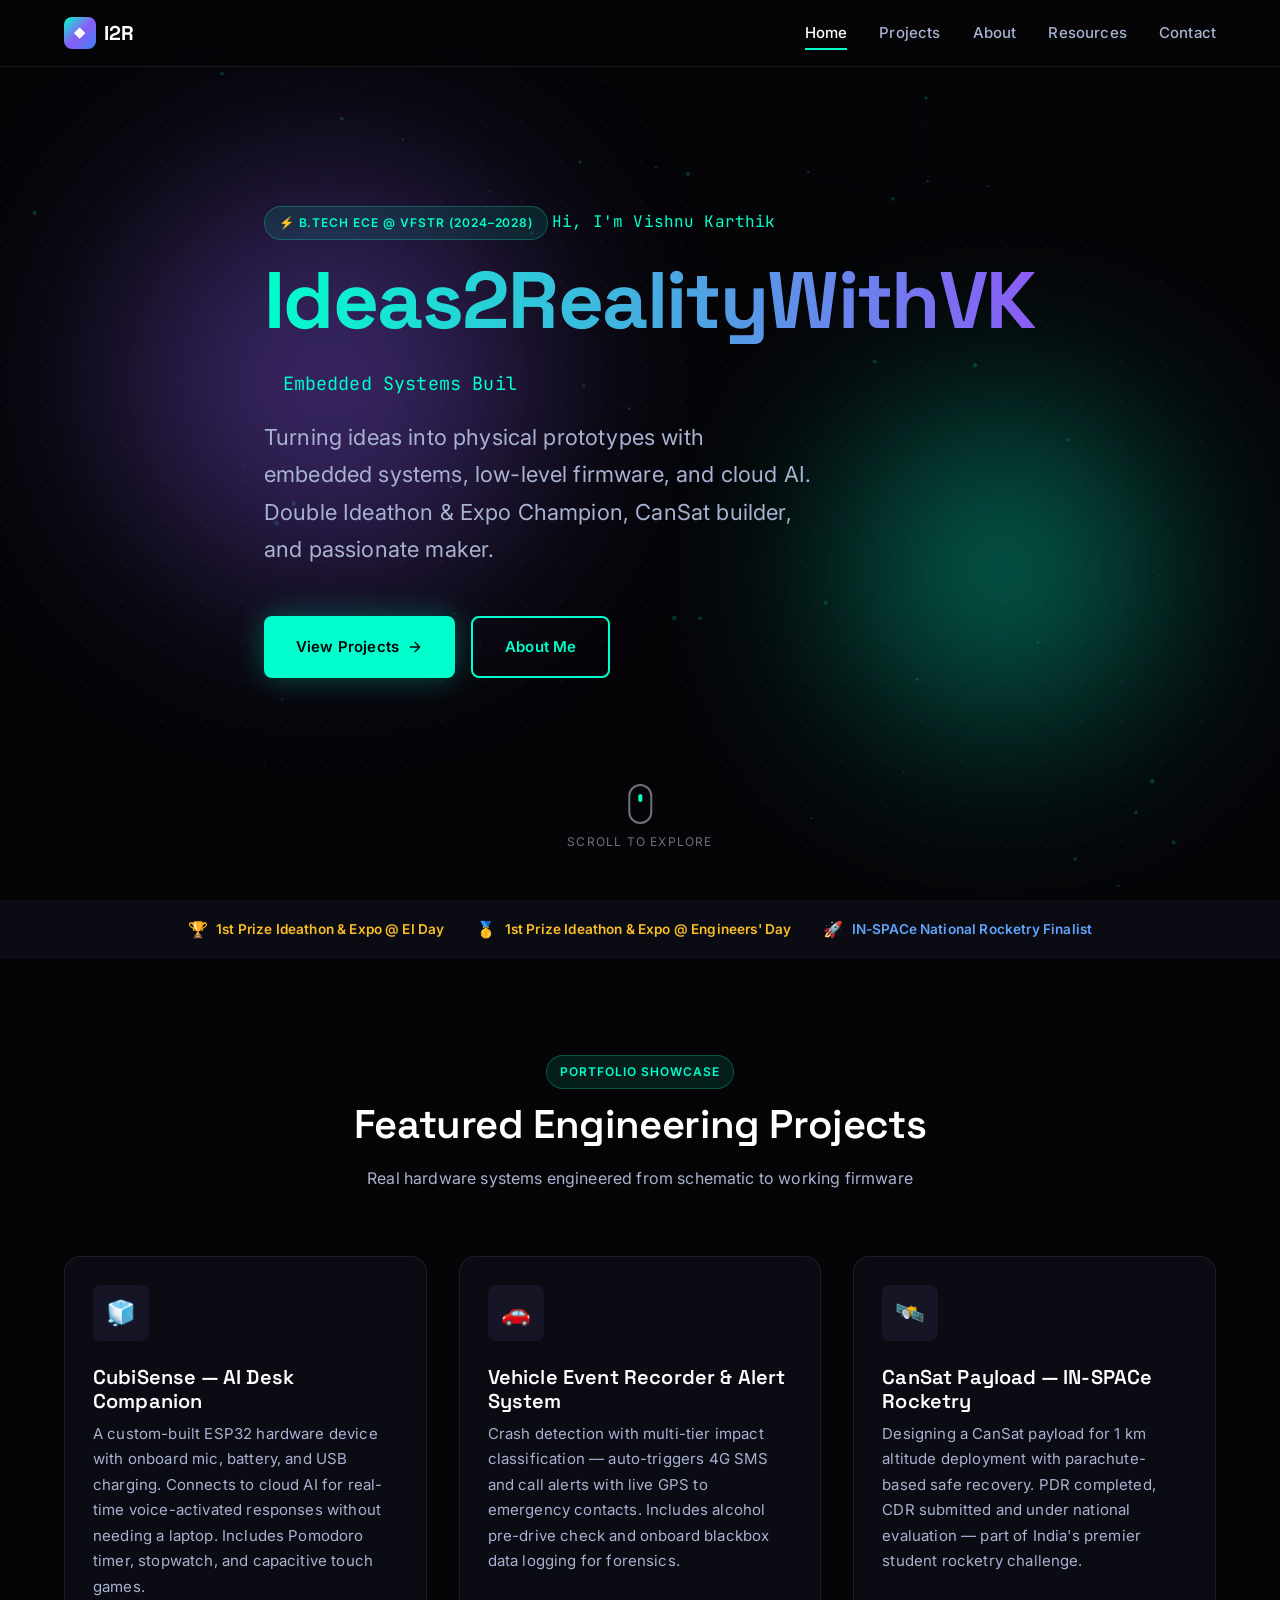
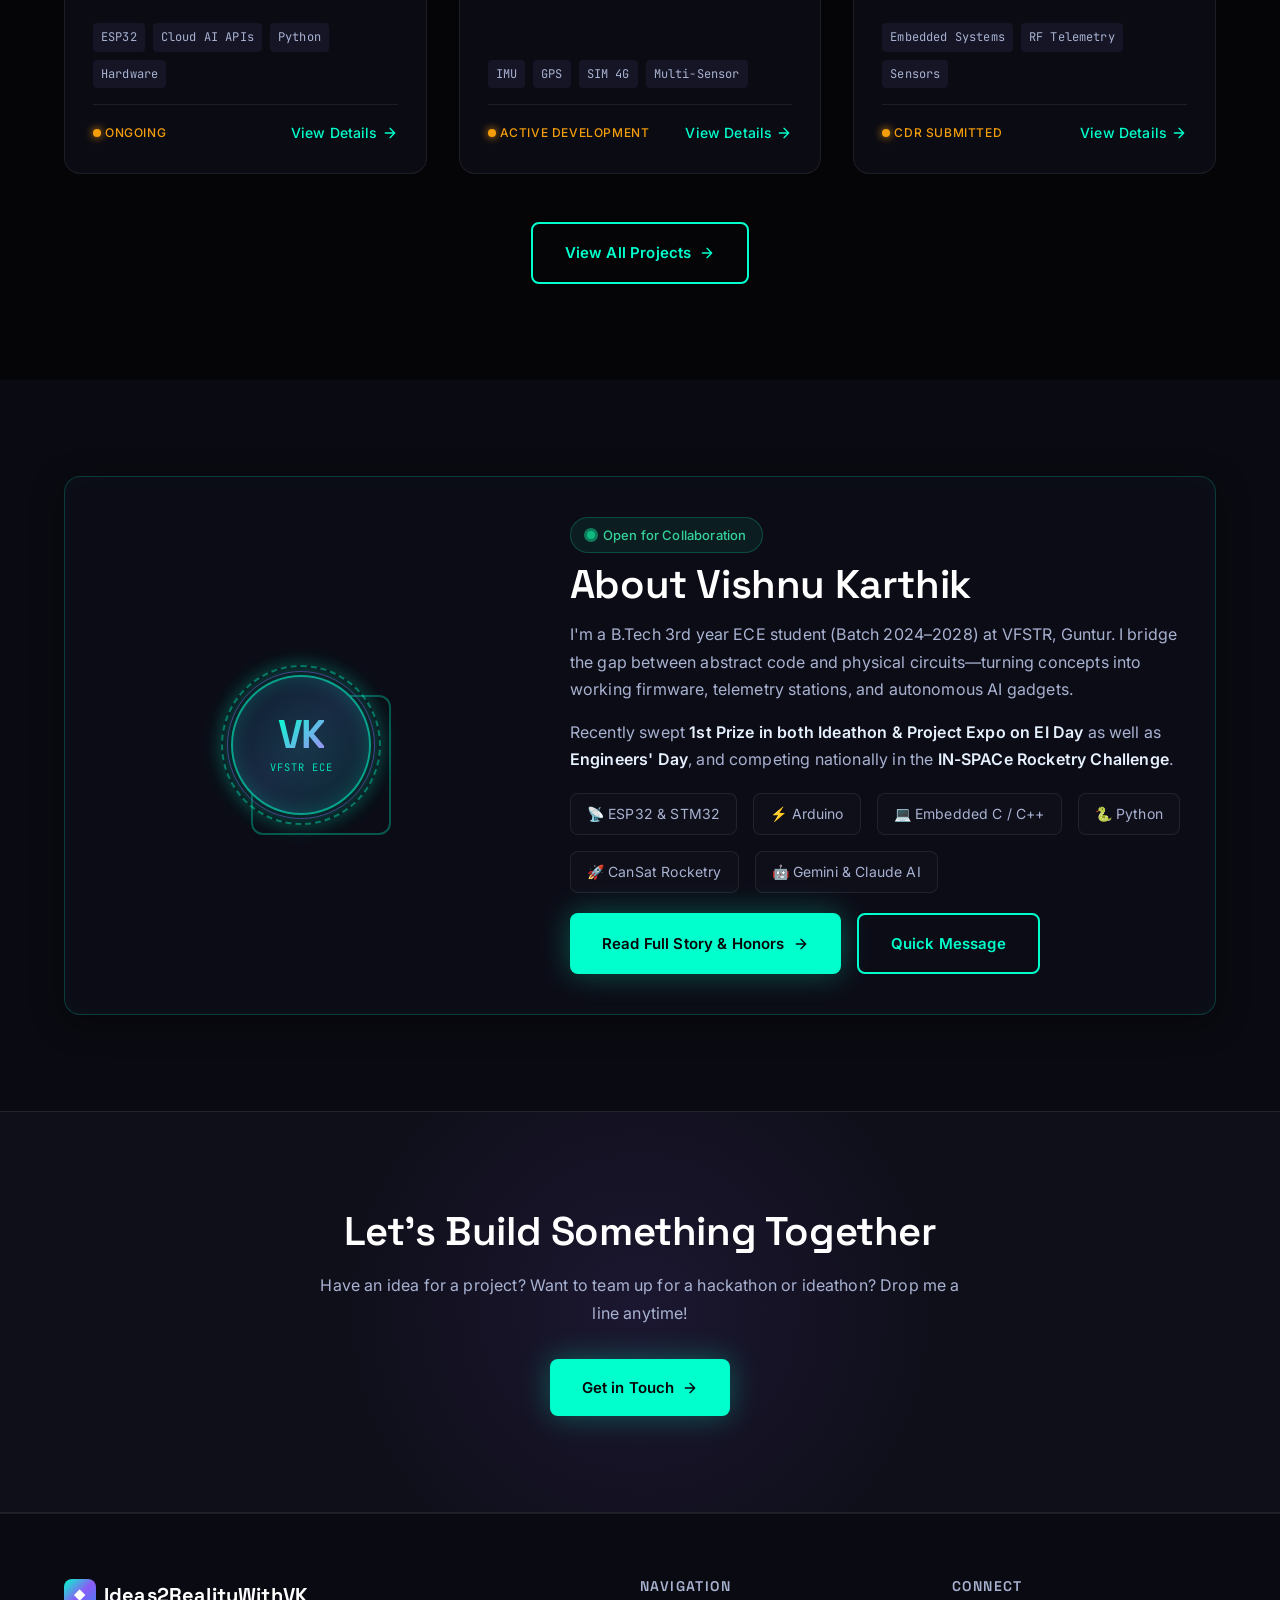
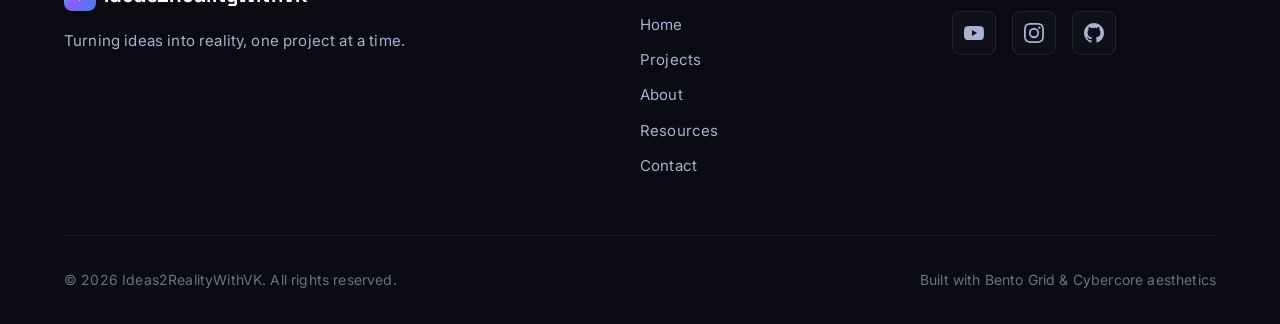
==== commit 5e90490f: "feat: revamp portfolio with Bento Grid, Cybercore theme, double Ideathon awards, quick contact tools" ====
--- a/index.html
+++ b/index.html
@@ -5,13 +5,13 @@
   <meta charset="UTF-8">
   <meta name="viewport" content="width=device-width, initial-scale=1.0">
   <meta name="description"
-    content="Ideas2RealityWithVK - Learner turning ideas into real projects with a little help from AI. Science, DIY, coding & more.">
-  <meta name="keywords" content="tech portfolio, DIY projects, coding, electronics, Arduino, ESP32, AI, learning">
+    content="Ideas2RealityWithVK - Hardware and embedded systems portfolio of Vishnu Karthik (VFSTR ECE). Double Ideathon Winner, CanSat Rocketry Finalist, and maker.">
+  <meta name="keywords" content="tech portfolio, Vishnu Karthik, VFSTR, embedded systems, Arduino, ESP32, STM32, CanSat, IN-SPACe, AI, Ideathon winner">
   <meta name="author" content="Ideas2RealityWithVK">
 
   <!-- Open Graph -->
-  <meta property="og:title" content="Ideas2RealityWithVK - Tech Portfolio">
-  <meta property="og:description" content="Learner turning ideas into real projects with a little help from AI.">
+  <meta property="og:title" content="Ideas2RealityWithVK | Tech & Hardware Portfolio">
+  <meta property="og:description" content="Turning ideas into reality with electronics, firmware, and AI.">
   <meta property="og:type" content="website">
 
   <title>Ideas2RealityWithVK | Tech Portfolio</title>
@@ -28,6 +28,9 @@
 </head>
 
 <body>
+  <!-- Canvas Background -->
+  <canvas id="bg-canvas"></canvas>
+
   <!-- Skip Link -->
   <a href="#main" class="skip-link">Skip to main content</a>
 
@@ -64,14 +67,22 @@
       <div class="hero__glow hero__glow--2" aria-hidden="true"></div>
 
       <div class="container hero__content">
+        <div class="bento-card__badge bento-card__badge--cyan" style="margin: 0 auto 1rem;">
+          <span>⚡ B.TECH ECE @ VFSTR (2024–2028)</span>
+        </div>
         <span class="hero__greeting">Hi, I'm Vishnu Karthik</span>
         <h1 class="hero__title">
           <span class="gradient-text">Ideas2RealityWithVK</span>
         </h1>
+        
+        <!-- Interactive Typewriter Subtitle -->
+        <p class="typewriter-text" style="font-family: 'JetBrains Mono', monospace; font-size: 1.15rem; color: var(--accent-primary); margin: 0.5rem auto 1.25rem; min-height: 1.8rem;"></p>
+
         <p class="hero__tagline">
-          Learner turning ideas into real projects with a little help from AI.
-          Science, DIY, coding & more — join my tech journey!
+          Turning ideas into physical prototypes with embedded systems, low-level firmware, and cloud AI.
+          Double Ideathon &amp; Expo Champion, CanSat builder, and passionate maker.
         </p>
+
         <div class="hero__cta">
           <a href="projects.html" class="btn btn--primary">
             View Projects
@@ -92,25 +103,48 @@
       </div>
     </section>
 
+    <!-- Awards Ticker / Highlight Banner -->
+    <section style="padding: 1rem 0; background: rgba(15, 15, 26, 0.7); border-y: 1px solid rgba(255, 255, 255, 0.08);">
+      <div class="container">
+        <div style="display: flex; justify-content: center; align-items: center; gap: 2rem; flex-wrap: wrap; text-align: center;">
+          <div style="display: flex; align-items: center; gap: 0.5rem;">
+            <span>🏆</span>
+            <span style="font-size: 0.85rem; font-weight: 600; color: #fbbf24;">1st Prize Ideathon &amp; Expo @ EI Day</span>
+          </div>
+          <div style="display: flex; align-items: center; gap: 0.5rem;">
+            <span>🥇</span>
+            <span style="font-size: 0.85rem; font-weight: 600; color: #fbbf24;">1st Prize Ideathon &amp; Expo @ Engineers' Day</span>
+          </div>
+          <div style="display: flex; align-items: center; gap: 0.5rem;">
+            <span>🚀</span>
+            <span style="font-size: 0.85rem; font-weight: 600; color: #60a5fa;">IN-SPACe National Rocketry Finalist</span>
+          </div>
+        </div>
+      </div>
+    </section>
+
     <!-- Featured Projects Section -->
     <section class="section" aria-labelledby="featured-heading">
       <div class="container">
         <header class="section-header">
-          <h2 id="featured-heading">Featured Projects</h2>
-          <p>A selection of things I've built while learning and experimenting</p>
+          <div class="bento-card__badge bento-card__badge--cyan" style="margin: 0 auto 0.75rem;">
+            <span>PORTFOLIO SHOWCASE</span>
+          </div>
+          <h2 id="featured-heading">Featured Engineering Projects</h2>
+          <p>Real hardware systems engineered from schematic to working firmware</p>
         </header>
 
         <div class="grid grid--3 reveal-stagger reveal-on-scroll">
           <!-- Project 1: CubiSense -->
-          <article class="card project-card">
+          <article class="card project-card bento-card">
             <div class="project-card__icon">🧊</div>
             <h3 class="project-card__title">
               <a href="projects.html#cubisense">CubiSense — AI Desk Companion</a>
             </h3>
             <p class="project-card__description">
               A custom-built ESP32 hardware device with onboard mic, battery, and USB charging.
-              Connects to cloud AI for real-time voice-activated responses — no PC required.
-              Includes Pomodoro timer, stopwatch, and touch mini games.
+              Connects to cloud AI for real-time voice-activated responses without needing a laptop.
+              Includes Pomodoro timer, stopwatch, and capacitive touch games.
             </p>
             <div class="project-card__tech">
               <span class="tech-badge">ESP32</span>
@@ -131,15 +165,15 @@
           </article>
 
           <!-- Project 2: Vehicle Event Recorder -->
-          <article class="card project-card">
+          <article class="card project-card bento-card">
             <div class="project-card__icon">🚗</div>
             <h3 class="project-card__title">
-              <a href="projects.html#vehicle">Vehicle Event Recorder &amp; Emergency Alert</a>
+              <a href="projects.html#vehicle">Vehicle Event Recorder &amp; Alert System</a>
             </h3>
             <p class="project-card__description">
               Crash detection with multi-tier impact classification — auto-triggers 4G SMS
-              and call alerts with live GPS to emergency contacts. Alcohol pre-drive check,
-              onboard data logging for insurance and forensics.
+              and call alerts with live GPS to emergency contacts. Includes alcohol pre-drive check
+              and onboard blackbox data logging for forensics.
             </p>
             <div class="project-card__tech">
               <span class="tech-badge">IMU</span>
@@ -160,7 +194,7 @@
           </article>
 
           <!-- Project 3: CanSat / IN-SPACe -->
-          <article class="card project-card">
+          <article class="card project-card bento-card">
             <div class="project-card__icon">🛰️</div>
             <h3 class="project-card__title">
               <a href="projects.html#cansat">CanSat Payload — IN-SPACe Rocketry</a>
@@ -176,7 +210,7 @@
               <span class="tech-badge">Sensors</span>
             </div>
             <div class="project-card__footer">
-              <span class="status-badge status-badge--progress">Ongoing — CDR Submitted</span>
+              <span class="status-badge status-badge--progress">CDR Submitted</span>
               <a href="projects.html#cansat" class="card-link">
                 View Details
                 <svg width="16" height="16" viewBox="0 0 24 24" fill="none" stroke="currentColor" stroke-width="2"
@@ -200,64 +234,61 @@
       </div>
     </section>
 
-    <!-- About Preview Section -->
+    <!-- About Preview Bento Section -->
     <section class="about-preview section" aria-labelledby="about-heading">
       <div class="container">
-        <div class="about-preview__content reveal-on-scroll">
-          <div class="about-preview__image">
-            <div class="about-preview__image-wrapper">
-              <div class="about-preview__placeholder" aria-label="Profile picture placeholder">
-                👨‍💻
+        <div class="bento-card bento-card--glow reveal-on-scroll" style="padding: 2.5rem 2rem;">
+          <div class="about-preview__content" style="align-items: center;">
+            <div class="about-preview__image" style="flex-shrink: 0;">
+              <!-- Cyber Avatar -->
+              <div class="cyber-avatar" style="margin: 0 auto;">
+                <div class="cyber-avatar__ring"></div>
+                <div class="cyber-avatar__ring cyber-avatar__ring--inner"></div>
+                <div class="cyber-avatar__core">
+                  <span class="cyber-avatar__monogram">VK</span>
+                  <span class="cyber-avatar__tag">VFSTR ECE</span>
+                </div>
               </div>
             </div>
-          </div>
-          <div class="about-preview__text">
-            <h2 id="about-heading">About Me</h2>
-            <p>
-              I'm <strong>Vishnu Karthik</strong>, a B.Tech 3rd year ECE student (Batch 2024–2028) who believes
-              <strong>every idea deserves to become reality</strong>. My journey spans from
-              embedded systems and IoT hardware to AI-powered applications — always learning, always building.
-            </p>
-            <p>
-              I document everything I learn because <strong>teaching is the best way to learn</strong>.
-              Whether it's debugging an STM32 or training a machine learning model,
-              I share the process — failures included.
-            </p>
-
-            <div class="tech-stack">
-              <span class="tech-stack__item">
-                <span class="tech-stack__icon">📡</span>
-                ESP32 / STM32
-              </span>
-              <span class="tech-stack__item">
-                <span class="tech-stack__icon">⚡</span>
-                Arduino
-              </span>
-              <span class="tech-stack__item">
-                <span class="tech-stack__icon">🐍</span>
-                Python
-              </span>
-              <span class="tech-stack__item">
-                <span class="tech-stack__icon">🤖</span>
-                AI APIs
-              </span>
-              <span class="tech-stack__item">
-                <span class="tech-stack__icon">🛰️</span>
-                Aerospace
-              </span>
-              <span class="tech-stack__item">
-                <span class="tech-stack__icon">🔌</span>
-                IoT / Sensors
-              </span>
-            </div>
-
-            <a href="about.html" class="btn btn--primary mt-lg">
-              Read My Story
-              <svg class="btn__icon" width="16" height="16" viewBox="0 0 24 24" fill="none" stroke="currentColor"
-                stroke-width="2" stroke-linecap="round" stroke-linejoin="round">
-                <path d="M5 12h14M12 5l7 7-7 7" />
-              </svg>
-            </a>
+
+            <div class="about-preview__text">
+              <div class="live-status-pill mb-sm">
+                <span class="pulse-dot"></span>
+                <span>Open for Collaboration</span>
+              </div>
+              <h2 id="about-heading" style="margin-bottom: 0.75rem;">About Vishnu Karthik</h2>
+              <p>
+                I'm a B.Tech 3rd year ECE student (Batch 2024–2028) at VFSTR, Guntur.
+                I bridge the gap between abstract code and physical circuits—turning concepts into working
+                firmware, telemetry stations, and autonomous AI gadgets.
+              </p>
+              <p>
+                Recently swept <strong>1st Prize in both Ideathon &amp; Project Expo on EI Day</strong> as well
+                as <strong>Engineers' Day</strong>, and competing nationally in the <strong>IN-SPACe Rocketry Challenge</strong>.
+              </p>
+
+              <div class="tech-stack" style="margin: 1.25rem 0;">
+                <span class="tech-stack__item">📡 ESP32 &amp; STM32</span>
+                <span class="tech-stack__item">⚡ Arduino</span>
+                <span class="tech-stack__item">💻 Embedded C / C++</span>
+                <span class="tech-stack__item">🐍 Python</span>
+                <span class="tech-stack__item">🚀 CanSat Rocketry</span>
+                <span class="tech-stack__item">🤖 Gemini &amp; Claude AI</span>
+              </div>
+
+              <div style="display: flex; gap: 1rem; flex-wrap: wrap;">
+                <a href="about.html" class="btn btn--primary">
+                  Read Full Story &amp; Honors
+                  <svg class="btn__icon" width="16" height="16" viewBox="0 0 24 24" fill="none" stroke="currentColor"
+                    stroke-width="2" stroke-linecap="round" stroke-linejoin="round">
+                    <path d="M5 12h14M12 5l7 7-7 7" />
+                  </svg>
+                </a>
+                <a href="contact.html" class="btn btn--secondary">
+                  Quick Message
+                </a>
+              </div>
+            </div>
           </div>
         </div>
       </div>
@@ -269,8 +300,8 @@
         <div class="cta-banner__content reveal-on-scroll">
           <h2 id="cta-heading">Let's Build Something Together</h2>
           <p>
-            Have an idea? Want to collaborate? Or just chat about tech?
-            I'm always excited to connect with fellow makers and learners.
+            Have an idea for a project? Want to team up for a hackathon or ideathon?
+            Drop me a line anytime!
           </p>
           <a href="contact.html" class="btn btn--primary">
             Get in Touch
@@ -324,7 +355,7 @@
                   d="M12 2.163c3.204 0 3.584.012 4.85.07 3.252.148 4.771 1.691 4.919 4.919.058 1.265.069 1.645.069 4.849 0 3.205-.012 3.584-.069 4.849-.149 3.225-1.664 4.771-4.919 4.919-1.266.058-1.644.07-4.85.07-3.204 0-3.584-.012-4.849-.07-3.26-.149-4.771-1.699-4.919-4.92-.058-1.265-.07-1.644-.07-4.849 0-3.204.013-3.583.07-4.849.149-3.227 1.664-4.771 4.919-4.919 1.266-.057 1.645-.069 4.849-.069zM12 0C8.741 0 8.333.014 7.053.072 2.695.272.273 2.69.073 7.052.014 8.333 0 8.741 0 12c0 3.259.014 3.668.072 4.948.2 4.358 2.618 6.78 6.98 6.98C8.333 23.986 8.741 24 12 24c3.259 0 3.668-.014 4.948-.072 4.354-.2 6.782-2.618 6.979-6.98.059-1.28.073-1.689.073-4.948 0-3.259-.014-3.667-.072-4.947-.196-4.354-2.617-6.78-6.979-6.98C15.668.014 15.259 0 12 0zm0 5.838a6.162 6.162 0 1 0 0 12.324 6.162 6.162 0 0 0 0-12.324zM12 16a4 4 0 1 1 0-8 4 4 0 0 1 0 8zm6.406-11.845a1.44 1.44 0 1 0 0 2.881 1.44 1.44 0 0 0 0-2.881z" />
               </svg>
             </a>
-            <a href="https://github.com/Ideas2RealityWithVK" class="social-link" aria-label="GitHub" target="_blank"
+            <a href="https://github.com/vishnukarthik5926" class="social-link" aria-label="GitHub" target="_blank"
               rel="noopener noreferrer">
               <svg viewBox="0 0 24 24" fill="currentColor">
                 <path
@@ -337,13 +368,13 @@
 
       <div class="footer__bottom">
         <p>&copy; 2026 Ideas2RealityWithVK. All rights reserved.</p>
-        <p>Built with 💙 and lots of curiosity</p>
+        <p>Built with Bento Grid &amp; Cybercore aesthetics</p>
       </div>
     </div>
   </footer>
 
   <!-- Scripts -->
-  <script src="js/main.js"></script>
+  <script src="js/main.js?v=3"></script>
 </body>
 
 </html>
--- a/css/style.css
+++ b/css/style.css
@@ -1620,3 +1620,690 @@
     transform: none;
   }
 }
+
+/* ============================================
+   19. THEME: BENTO GRID + GLASSMORPHISM + CYBERCORE
+   ============================================ */
+
+/* Interactive Background Canvas */
+#bg-canvas {
+  position: fixed;
+  top: 0;
+  left: 0;
+  width: 100%;
+  height: 100%;
+  pointer-events: none;
+  z-index: 0;
+  opacity: 0.45;
+}
+
+/* Bento Grid System */
+.bento-grid {
+  display: grid;
+  grid-template-columns: repeat(12, 1fr);
+  gap: 1.5rem;
+  position: relative;
+  z-index: 1;
+}
+
+.bento-col-12 { grid-column: span 12; }
+.bento-col-8  { grid-column: span 8; }
+.bento-col-7  { grid-column: span 7; }
+.bento-col-6  { grid-column: span 6; }
+.bento-col-5  { grid-column: span 5; }
+.bento-col-4  { grid-column: span 4; }
+.bento-col-3  { grid-column: span 3; }
+
+@media (max-width: 992px) {
+  .bento-col-8,
+  .bento-col-7,
+  .bento-col-6,
+  .bento-col-5 {
+    grid-column: span 12;
+  }
+  .bento-col-4,
+  .bento-col-3 {
+    grid-column: span 6;
+  }
+}
+
+@media (max-width: 640px) {
+  .bento-col-4,
+  .bento-col-3 {
+    grid-column: span 12;
+  }
+  .bento-grid {
+    gap: 1rem;
+  }
+}
+
+/* Bento Card Design (Glassmorphism + Cybercore Accents) */
+.bento-card {
+  background: rgba(15, 15, 26, 0.72);
+  backdrop-filter: blur(16px);
+  -webkit-backdrop-filter: blur(16px);
+  border: 1px solid rgba(255, 255, 255, 0.08);
+  border-radius: var(--radius-xl);
+  padding: 1.75rem;
+  position: relative;
+  overflow: hidden;
+  transition: transform var(--duration-normal) var(--ease-out-expo),
+              border-color var(--duration-normal) ease,
+              box-shadow var(--duration-normal) ease;
+  display: flex;
+  flex-direction: column;
+}
+
+.bento-card::before {
+  content: '';
+  position: absolute;
+  top: 0;
+  left: 0;
+  right: 0;
+  height: 2px;
+  background: linear-gradient(90deg, transparent, rgba(0, 255, 204, 0.5), rgba(139, 92, 246, 0.5), transparent);
+  opacity: 0;
+  transition: opacity var(--duration-normal) ease;
+}
+
+.bento-card:hover {
+  transform: translateY(-4px);
+  border-color: rgba(0, 255, 204, 0.25);
+  box-shadow: 0 16px 36px rgba(0, 0, 0, 0.5), 0 0 30px rgba(0, 255, 204, 0.08);
+}
+
+.bento-card:hover::before {
+  opacity: 1;
+}
+
+.bento-card--glow {
+  border-color: rgba(0, 255, 204, 0.2);
+  box-shadow: 0 8px 32px rgba(0, 0, 0, 0.4), inset 0 0 20px rgba(0, 255, 204, 0.03);
+}
+
+.bento-card--accent-gold {
+  border-color: rgba(245, 158, 11, 0.25);
+  box-shadow: 0 8px 32px rgba(0, 0, 0, 0.4), inset 0 0 20px rgba(245, 158, 11, 0.03);
+}
+
+.bento-card--accent-gold::before {
+  background: linear-gradient(90deg, transparent, rgba(245, 158, 11, 0.6), rgba(251, 191, 36, 0.6), transparent);
+}
+
+.bento-card--accent-gold:hover {
+  border-color: rgba(245, 158, 11, 0.4);
+  box-shadow: 0 16px 36px rgba(0, 0, 0, 0.5), 0 0 30px rgba(245, 158, 11, 0.12);
+}
+
+/* Card Header & Badges */
+.bento-card__badge {
+  display: inline-flex;
+  align-items: center;
+  gap: 0.5rem;
+  font-size: 0.75rem;
+  font-weight: 600;
+  text-transform: uppercase;
+  letter-spacing: 0.08em;
+  padding: 0.35rem 0.85rem;
+  border-radius: var(--radius-full);
+  margin-bottom: 1rem;
+  width: fit-content;
+}
+
+.bento-card__badge--cyan {
+  background: rgba(0, 255, 204, 0.1);
+  color: var(--accent-primary);
+  border: 1px solid rgba(0, 255, 204, 0.25);
+}
+
+.bento-card__badge--gold {
+  background: rgba(245, 158, 11, 0.12);
+  color: #fbbf24;
+  border: 1px solid rgba(245, 158, 11, 0.3);
+}
+
+.bento-card__badge--purple {
+  background: rgba(139, 92, 246, 0.12);
+  color: #c084fc;
+  border: 1px solid rgba(139, 92, 246, 0.3);
+}
+
+/* ============================================
+   20. CYBERCORE PROFILE AVATAR
+   ============================================ */
+.cyber-avatar-container {
+  display: flex;
+  flex-direction: column;
+  align-items: center;
+  justify-content: center;
+  padding: 1.5rem 1rem;
+  text-align: center;
+}
+
+.cyber-avatar {
+  position: relative;
+  width: 140px;
+  height: 140px;
+  margin-bottom: 1.25rem;
+  display: flex;
+  align-items: center;
+  justify-content: center;
+}
+
+.cyber-avatar__ring {
+  position: absolute;
+  inset: -10px;
+  border-radius: 50%;
+  border: 2px dashed rgba(0, 255, 204, 0.4);
+  animation: spinSlow 20s linear infinite;
+  box-shadow: 0 0 25px rgba(0, 255, 204, 0.15);
+}
+
+.cyber-avatar__ring--inner {
+  inset: -4px;
+  border: 1.5px solid rgba(139, 92, 246, 0.5);
+  animation: spinReverse 14s linear infinite;
+}
+
+@keyframes spinSlow {
+  from { transform: rotate(0deg); }
+  to { transform: rotate(360deg); }
+}
+
+@keyframes spinReverse {
+  from { transform: rotate(360deg); }
+  to { transform: rotate(0deg); }
+}
+
+.cyber-avatar__core {
+  width: 100%;
+  height: 100%;
+  border-radius: 50%;
+  background: linear-gradient(135deg, #101026 0%, #1a1a38 50%, #0d1b2a 100%);
+  border: 2px solid rgba(0, 255, 204, 0.6);
+  display: flex;
+  flex-direction: column;
+  align-items: center;
+  justify-content: center;
+  box-shadow: inset 0 0 20px rgba(0, 255, 204, 0.2), 0 0 25px rgba(0, 255, 204, 0.25);
+  position: relative;
+  overflow: hidden;
+}
+
+.cyber-avatar__core::before {
+  content: '';
+  position: absolute;
+  top: -50%;
+  left: -50%;
+  width: 200%;
+  height: 200%;
+  background: radial-gradient(circle, rgba(0, 255, 204, 0.12) 0%, transparent 60%);
+  pointer-events: none;
+}
+
+.cyber-avatar__monogram {
+  font-family: 'Space Grotesk', sans-serif;
+  font-size: 2.5rem;
+  font-weight: 700;
+  letter-spacing: -0.05em;
+  background: linear-gradient(135deg, #00ffcc 0%, #a78bfa 100%);
+  -webkit-background-clip: text;
+  background-clip: text;
+  -webkit-text-fill-color: transparent;
+  line-height: 1;
+  position: relative;
+  z-index: 2;
+}
+
+.cyber-avatar__tag {
+  font-size: 0.65rem;
+  font-family: 'JetBrains Mono', monospace;
+  color: var(--accent-primary);
+  letter-spacing: 0.1em;
+  text-transform: uppercase;
+  margin-top: 0.25rem;
+  opacity: 0.85;
+}
+
+/* Pulsing Status Chip */
+.live-status-pill {
+  display: inline-flex;
+  align-items: center;
+  gap: 0.5rem;
+  background: rgba(16, 185, 129, 0.1);
+  border: 1px solid rgba(16, 185, 129, 0.3);
+  padding: 0.4rem 1rem;
+  border-radius: var(--radius-full);
+  font-size: 0.8125rem;
+  font-weight: 500;
+  color: #34d399;
+}
+
+.pulse-dot {
+  width: 8px;
+  height: 8px;
+  border-radius: 50%;
+  background-color: #10b981;
+  position: relative;
+}
+
+.pulse-dot::after {
+  content: '';
+  position: absolute;
+  inset: -3px;
+  border-radius: 50%;
+  background-color: #10b981;
+  opacity: 0.6;
+  animation: pulseBeacon 2s cubic-bezier(0, 0, 0.2, 1) infinite;
+}
+
+@keyframes pulseBeacon {
+  0% { transform: scale(1); opacity: 0.8; }
+  100% { transform: scale(2.5); opacity: 0; }
+}
+
+/* ============================================
+   21. METRICS / STATS BENTO
+   ============================================ */
+.stats-bento-grid {
+  display: grid;
+  grid-template-columns: repeat(2, 1fr);
+  gap: 1rem;
+  height: 100%;
+}
+
+.stat-item {
+  background: rgba(21, 21, 37, 0.6);
+  border: 1px solid rgba(255, 255, 255, 0.05);
+  border-radius: var(--radius-lg);
+  padding: 1.25rem 1rem;
+  text-align: center;
+  display: flex;
+  flex-direction: column;
+  justify-content: center;
+  transition: border-color var(--duration-fast) ease;
+}
+
+.stat-item:hover {
+  border-color: rgba(0, 255, 204, 0.3);
+}
+
+.stat-item__number {
+  font-family: 'Space Grotesk', sans-serif;
+  font-size: 2.25rem;
+  font-weight: 700;
+  line-height: 1.1;
+  margin-bottom: 0.25rem;
+}
+
+.stat-item__label {
+  font-size: 0.75rem;
+  text-transform: uppercase;
+  letter-spacing: 0.06em;
+  color: var(--text-muted);
+}
+
+/* ============================================
+   22. AWARDS & HONORS BENTO SHOWCASE
+   ============================================ */
+.awards-list {
+  display: flex;
+  flex-direction: column;
+  gap: 1rem;
+}
+
+.award-item {
+  display: flex;
+  align-items: flex-start;
+  gap: 1.25rem;
+  padding: 1.25rem;
+  background: rgba(21, 21, 37, 0.5);
+  border: 1px solid rgba(255, 255, 255, 0.06);
+  border-radius: var(--radius-lg);
+  transition: transform var(--duration-fast) ease, border-color var(--duration-fast) ease, background var(--duration-fast) ease;
+}
+
+.award-item:hover {
+  transform: translateX(4px);
+  border-color: rgba(245, 158, 11, 0.4);
+  background: rgba(21, 21, 37, 0.8);
+}
+
+.award-item__icon {
+  width: 48px;
+  height: 48px;
+  border-radius: var(--radius-md);
+  background: rgba(245, 158, 11, 0.15);
+  border: 1px solid rgba(245, 158, 11, 0.3);
+  display: flex;
+  align-items: center;
+  justify-content: center;
+  font-size: 1.5rem;
+  flex-shrink: 0;
+  color: #fbbf24;
+}
+
+.award-item__content h4 {
+  font-size: 1.05rem;
+  margin-bottom: 0.25rem;
+  color: var(--text-white);
+  display: flex;
+  align-items: center;
+  gap: 0.5rem;
+  flex-wrap: wrap;
+}
+
+.award-item__tag {
+  font-size: 0.7rem;
+  padding: 0.15rem 0.5rem;
+  border-radius: var(--radius-sm);
+  background: rgba(245, 158, 11, 0.2);
+  color: #fbbf24;
+  font-weight: 600;
+  text-transform: uppercase;
+}
+
+.award-item__content p {
+  font-size: 0.875rem;
+  color: var(--text-muted);
+  line-height: 1.5;
+  margin: 0;
+}
+
+/* ============================================
+   23. SKILLS MATRIX WITH TABS
+   ============================================ */
+.skill-tabs-nav {
+  display: flex;
+  gap: 0.5rem;
+  flex-wrap: wrap;
+  margin-bottom: 1.5rem;
+  border-bottom: 1px solid rgba(255, 255, 255, 0.08);
+  padding-bottom: 1rem;
+}
+
+.skill-tab-btn {
+  background: rgba(21, 21, 37, 0.6);
+  border: 1px solid rgba(255, 255, 255, 0.08);
+  color: var(--text-muted);
+  padding: 0.5rem 1rem;
+  border-radius: var(--radius-full);
+  font-size: 0.8125rem;
+  font-weight: 500;
+  cursor: pointer;
+  transition: all var(--duration-fast) ease;
+}
+
+.skill-tab-btn:hover {
+  color: var(--text-white);
+  border-color: rgba(0, 255, 204, 0.3);
+}
+
+.skill-tab-btn.active {
+  background: var(--accent-primary);
+  color: var(--bg-void);
+  font-weight: 600;
+  border-color: var(--accent-primary);
+  box-shadow: 0 0 16px rgba(0, 255, 204, 0.3);
+}
+
+.skill-cards-grid {
+  display: grid;
+  grid-template-columns: repeat(auto-fill, minmax(240px, 1fr));
+  gap: 1rem;
+}
+
+.skill-bar-card {
+  background: rgba(21, 21, 37, 0.5);
+  border: 1px solid rgba(255, 255, 255, 0.06);
+  border-radius: var(--radius-md);
+  padding: 1rem;
+  transition: transform var(--duration-fast) ease, border-color var(--duration-fast) ease;
+}
+
+.skill-bar-card:hover {
+  transform: translateY(-2px);
+  border-color: rgba(0, 255, 204, 0.3);
+}
+
+.skill-bar-card__header {
+  display: flex;
+  align-items: center;
+  justify-content: space-between;
+  margin-bottom: 0.5rem;
+}
+
+.skill-bar-card__title {
+  display: flex;
+  align-items: center;
+  gap: 0.5rem;
+  font-size: 0.9375rem;
+  font-weight: 500;
+  color: var(--text-bright);
+}
+
+.skill-bar-card__badge {
+  font-size: 0.7rem;
+  padding: 0.15rem 0.5rem;
+  border-radius: var(--radius-sm);
+  background: rgba(0, 255, 204, 0.1);
+  color: var(--accent-primary);
+  font-weight: 600;
+}
+
+.skill-progress-track {
+  width: 100%;
+  height: 6px;
+  background: rgba(255, 255, 255, 0.06);
+  border-radius: var(--radius-full);
+  overflow: hidden;
+  margin-top: 0.5rem;
+}
+
+.skill-progress-bar {
+  height: 100%;
+  background: linear-gradient(90deg, #00ffcc, #8b5cf6);
+  border-radius: var(--radius-full);
+  transition: width 1s var(--ease-out-expo);
+}
+
+/* ============================================
+   24. QUICK CONTACT ALTERNATIVES
+   ============================================ */
+.quick-contact-box {
+  background: rgba(21, 21, 37, 0.65);
+  border: 1px solid rgba(0, 255, 204, 0.2);
+  border-radius: var(--radius-xl);
+  padding: 1.5rem;
+  margin-bottom: 1.5rem;
+}
+
+.quick-contact-box__header {
+  display: flex;
+  align-items: center;
+  justify-content: space-between;
+  margin-bottom: 1rem;
+  flex-wrap: wrap;
+  gap: 0.5rem;
+}
+
+.quick-email-display {
+  display: flex;
+  align-items: center;
+  justify-content: space-between;
+  gap: 1rem;
+  background: rgba(10, 10, 18, 0.7);
+  border: 1px solid rgba(255, 255, 255, 0.08);
+  border-radius: var(--radius-md);
+  padding: 0.75rem 1rem;
+  margin-bottom: 1rem;
+  flex-wrap: wrap;
+}
+
+.quick-email-text {
+  font-family: 'JetBrains Mono', monospace;
+  font-size: 0.9375rem;
+  color: var(--accent-primary);
+  word-break: break-all;
+}
+
+.btn-action-copy {
+  display: inline-flex;
+  align-items: center;
+  gap: 0.5rem;
+  background: rgba(0, 255, 204, 0.15);
+  border: 1px solid rgba(0, 255, 204, 0.35);
+  color: var(--accent-primary);
+  padding: 0.5rem 1rem;
+  border-radius: var(--radius-md);
+  font-size: 0.8125rem;
+  font-weight: 600;
+  cursor: pointer;
+  transition: all var(--duration-fast) ease;
+}
+
+.btn-action-copy:hover {
+  background: var(--accent-primary);
+  color: var(--bg-void);
+  box-shadow: 0 0 16px rgba(0, 255, 204, 0.3);
+}
+
+.email-client-options {
+  display: flex;
+  gap: 0.75rem;
+  flex-wrap: wrap;
+}
+
+.btn-client-launch {
+  flex: 1;
+  min-width: 140px;
+  display: inline-flex;
+  align-items: center;
+  justify-content: center;
+  gap: 0.5rem;
+  background: rgba(255, 255, 255, 0.04);
+  border: 1px solid rgba(255, 255, 255, 0.08);
+  color: var(--text-bright);
+  padding: 0.6rem 1rem;
+  border-radius: var(--radius-md);
+  font-size: 0.8125rem;
+  font-weight: 500;
+  cursor: pointer;
+  text-decoration: none;
+  transition: all var(--duration-fast) ease;
+}
+
+.btn-client-launch:hover {
+  background: rgba(255, 255, 255, 0.08);
+  border-color: rgba(255, 255, 255, 0.2);
+  color: var(--text-white);
+  transform: translateY(-1px);
+}
+
+.btn-client-launch--primary {
+  background: rgba(139, 92, 246, 0.15);
+  border-color: rgba(139, 92, 246, 0.35);
+  color: #c084fc;
+}
+
+.btn-client-launch--primary:hover {
+  background: rgba(139, 92, 246, 0.25);
+  color: #ffffff;
+  border-color: rgba(139, 92, 246, 0.6);
+}
+
+/* ============================================
+   25. TOAST NOTIFICATION ENGINE
+   ============================================ */
+.toast-container {
+  position: fixed;
+  bottom: 2rem;
+  right: 2rem;
+  z-index: 10000;
+  display: flex;
+  flex-direction: column;
+  gap: 0.75rem;
+  pointer-events: none;
+}
+
+.toast {
+  pointer-events: auto;
+  background: rgba(15, 15, 26, 0.95);
+  backdrop-filter: blur(16px);
+  -webkit-backdrop-filter: blur(16px);
+  border: 1px solid rgba(0, 255, 204, 0.4);
+  border-radius: var(--radius-md);
+  padding: 0.875rem 1.25rem;
+  color: var(--text-white);
+  font-size: 0.875rem;
+  font-weight: 500;
+  display: flex;
+  align-items: center;
+  gap: 0.75rem;
+  box-shadow: 0 10px 30px rgba(0, 0, 0, 0.6), 0 0 20px rgba(0, 255, 204, 0.2);
+  transform: translateY(20px);
+  opacity: 0;
+  transition: all var(--duration-normal) var(--ease-out-expo);
+}
+
+.toast.show {
+  transform: translateY(0);
+  opacity: 1;
+}
+
+.toast__icon {
+  color: var(--accent-primary);
+  font-size: 1.1rem;
+}
+
+/* ============================================
+   26. SCROLL PROGRESS & BACK TO TOP
+   ============================================ */
+.scroll-top-btn {
+  position: fixed;
+  bottom: 2rem;
+  left: 2rem;
+  width: 48px;
+  height: 48px;
+  border-radius: 50%;
+  background: rgba(15, 15, 26, 0.85);
+  backdrop-filter: blur(12px);
+  border: 1px solid rgba(255, 255, 255, 0.1);
+  color: var(--accent-primary);
+  display: flex;
+  align-items: center;
+  justify-content: center;
+  cursor: pointer;
+  z-index: 999;
+  opacity: 0;
+  visibility: hidden;
+  transform: translateY(10px);
+  transition: all var(--duration-normal) ease;
+  box-shadow: 0 4px 20px rgba(0, 0, 0, 0.4);
+}
+
+.scroll-top-btn.visible {
+  opacity: 1;
+  visibility: visible;
+  transform: translateY(0);
+}
+
+.scroll-top-btn:hover {
+  background: rgba(0, 255, 204, 0.15);
+  border-color: var(--accent-primary);
+  box-shadow: 0 0 20px rgba(0, 255, 204, 0.3);
+  transform: translateY(-3px);
+}
+
+/* Spinner for submit button */
+.btn-spinner {
+  width: 16px;
+  height: 16px;
+  border: 2px solid rgba(255, 255, 255, 0.3);
+  border-top-color: currentColor;
+  border-radius: 50%;
+  animation: spinSlow 0.8s linear infinite;
+  display: inline-block;
+  margin-right: 0.5rem;
+}
+
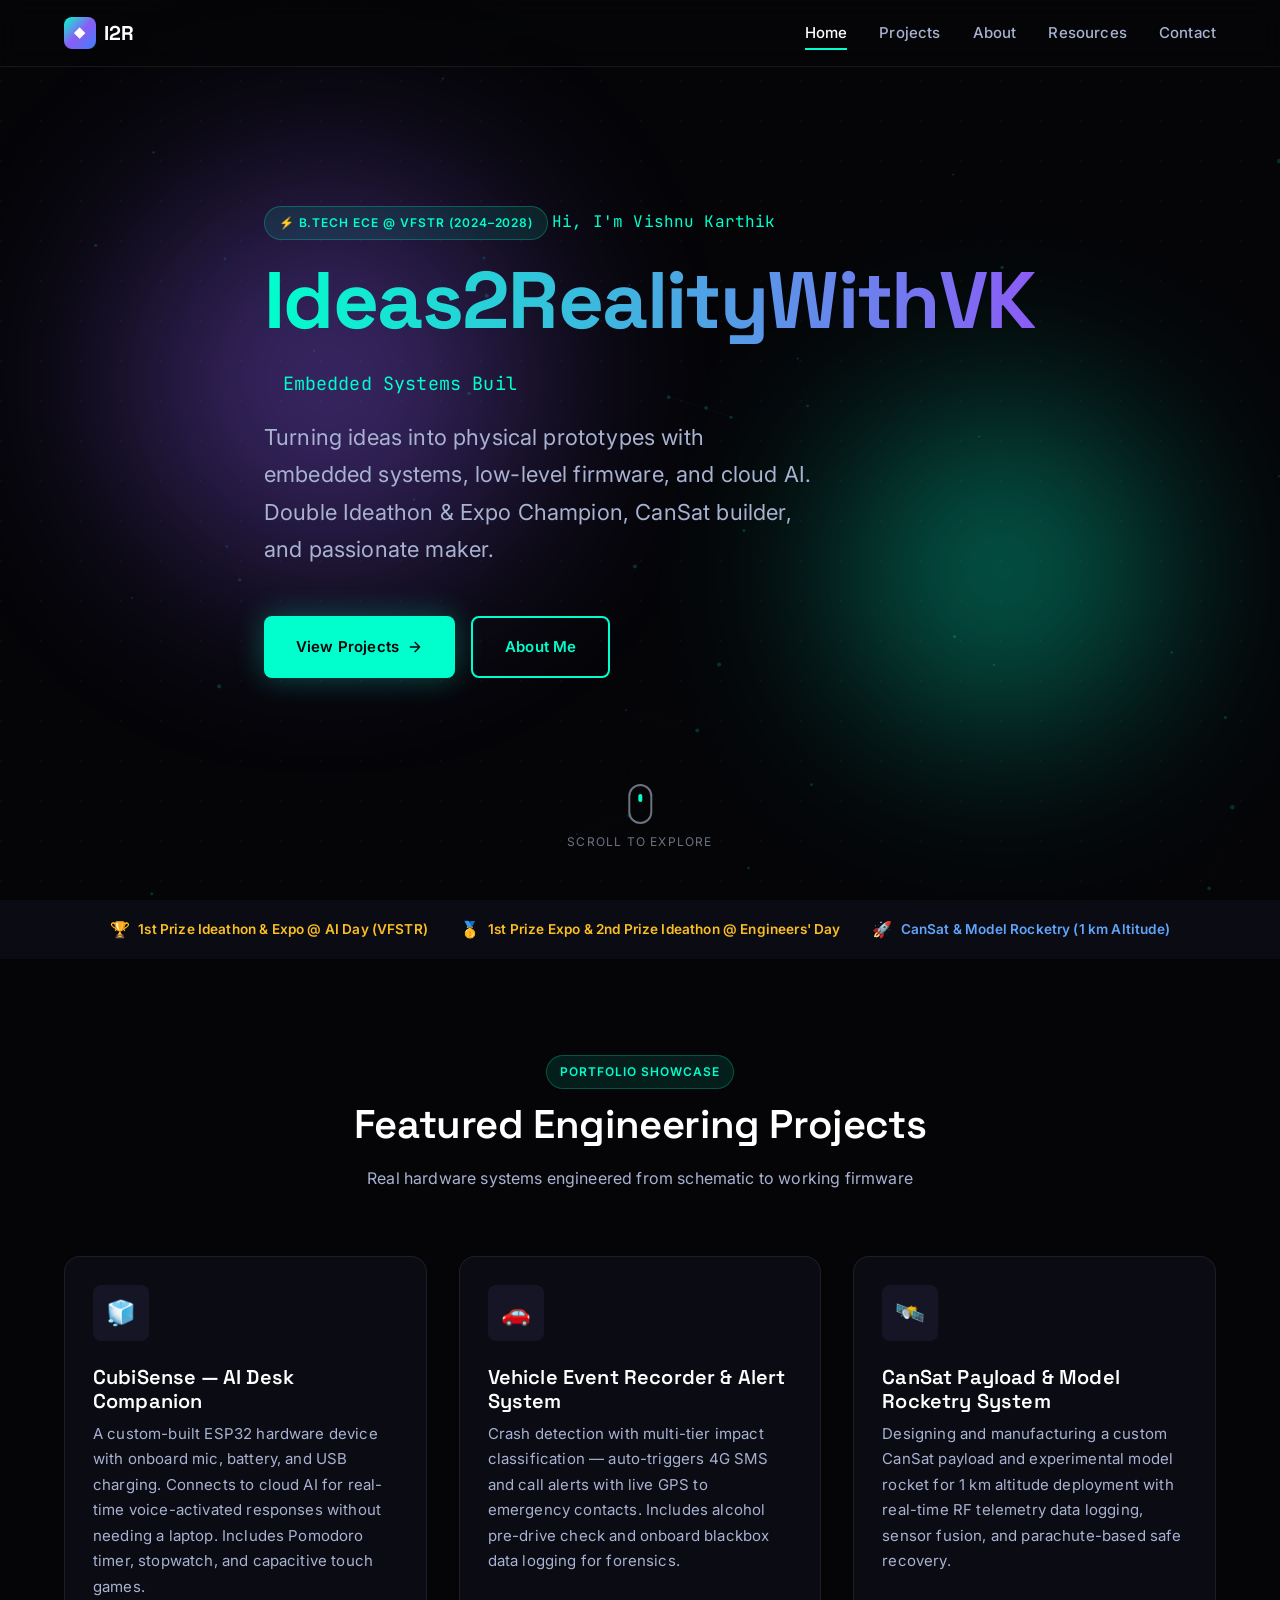
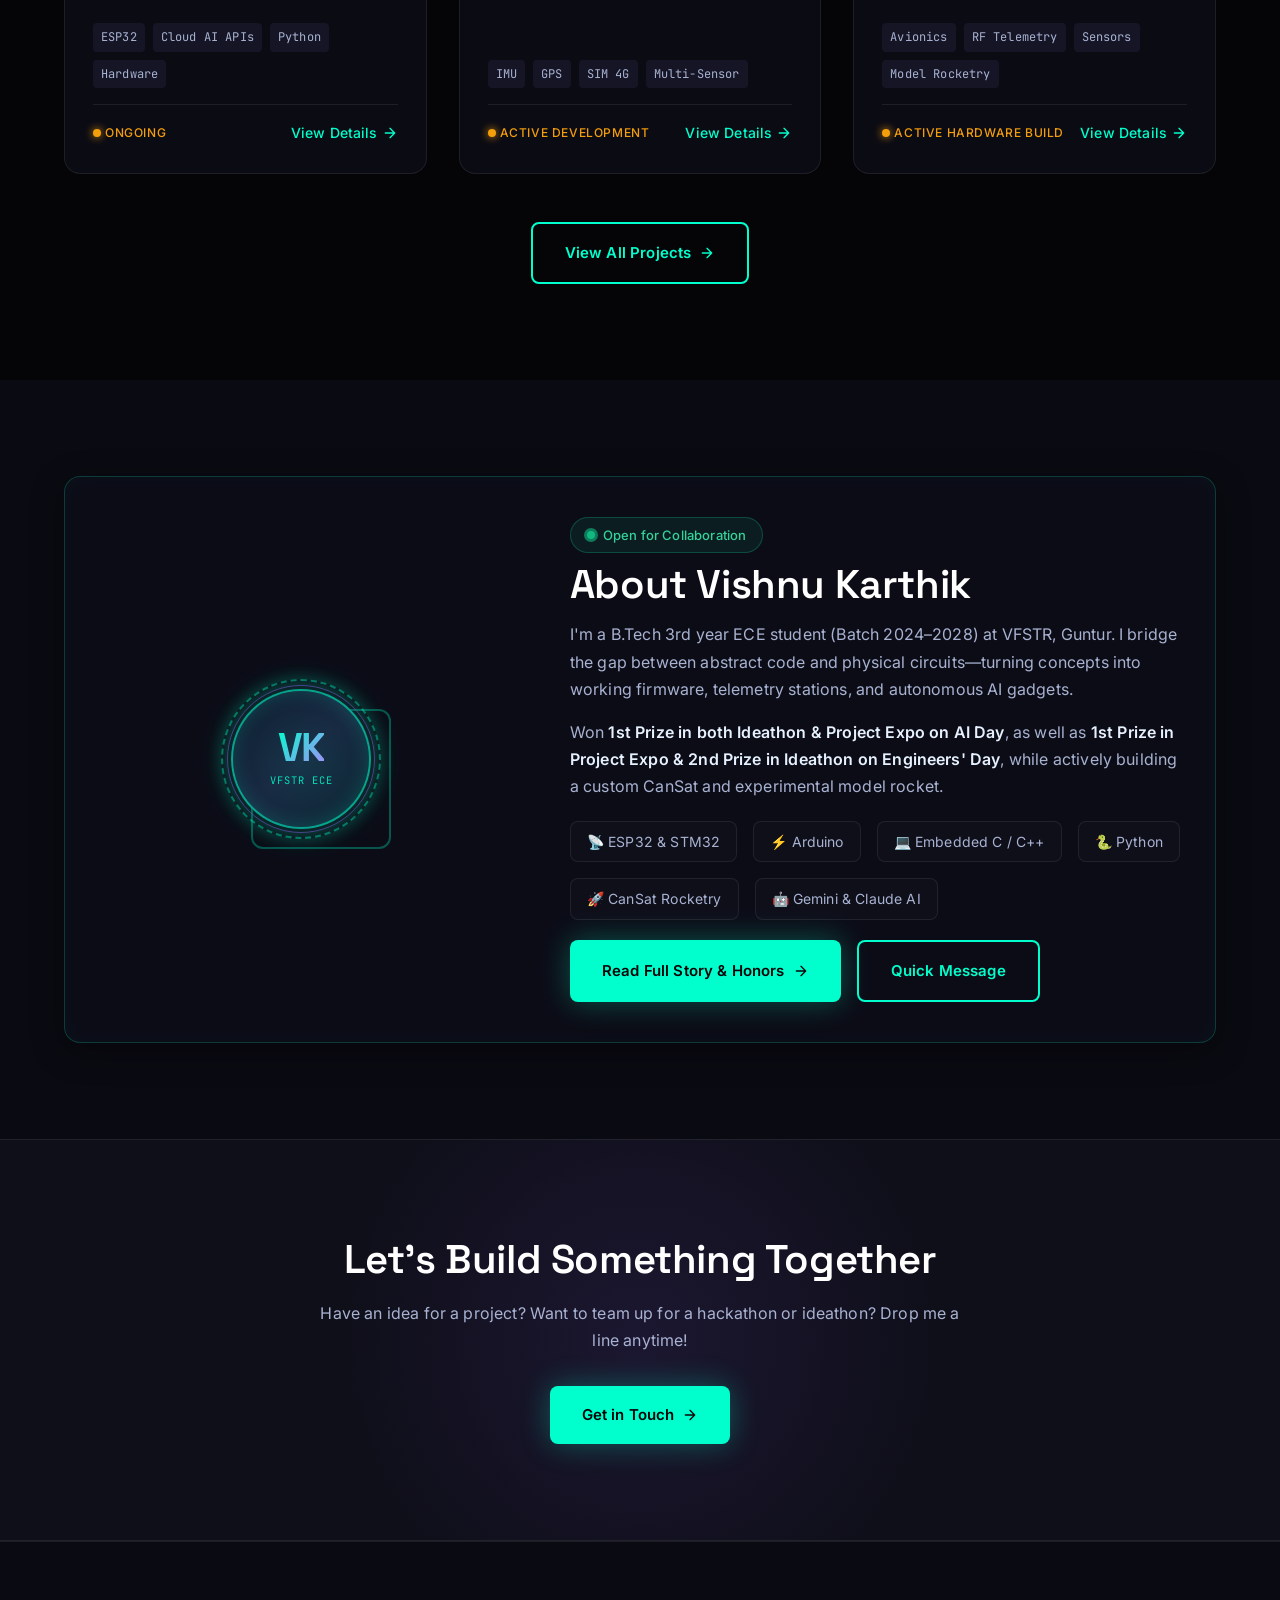
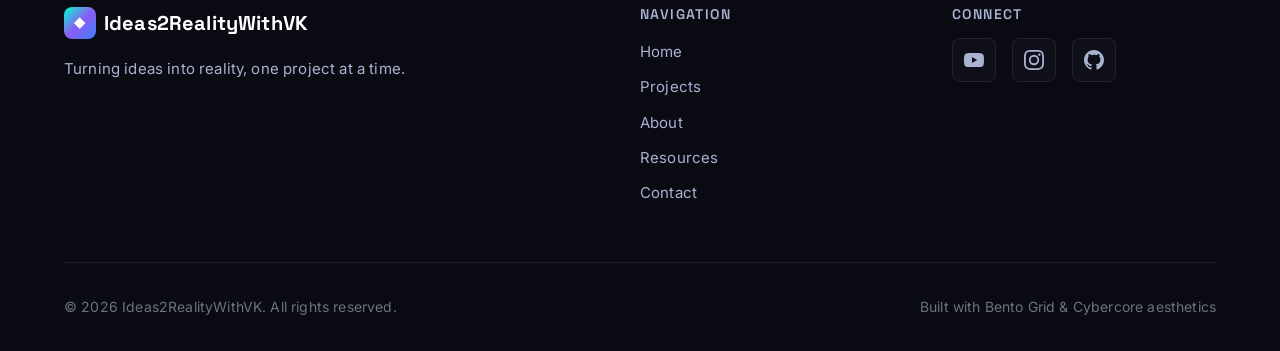
==== commit ec1e1f6c: "docs: update awards to AI Day & Engineers Day accurately, update CanSat & model rocket project, and " ====
--- a/index.html
+++ b/index.html
@@ -6,7 +6,7 @@
   <meta name="viewport" content="width=device-width, initial-scale=1.0">
   <meta name="description"
     content="Ideas2RealityWithVK - Hardware and embedded systems portfolio of Vishnu Karthik (VFSTR ECE). Double Ideathon Winner, CanSat Rocketry Finalist, and maker.">
-  <meta name="keywords" content="tech portfolio, Vishnu Karthik, VFSTR, embedded systems, Arduino, ESP32, STM32, CanSat, IN-SPACe, AI, Ideathon winner">
+  <meta name="keywords" content="tech portfolio, Vishnu Karthik, VFSTR, embedded systems, Arduino, ESP32, STM32, CanSat, rocketry, AI Day, Engineers Day, Ideathon winner">
   <meta name="author" content="Ideas2RealityWithVK">
 
   <!-- Open Graph -->
@@ -109,15 +109,15 @@
         <div style="display: flex; justify-content: center; align-items: center; gap: 2rem; flex-wrap: wrap; text-align: center;">
           <div style="display: flex; align-items: center; gap: 0.5rem;">
             <span>🏆</span>
-            <span style="font-size: 0.85rem; font-weight: 600; color: #fbbf24;">1st Prize Ideathon &amp; Expo @ EI Day</span>
+            <span style="font-size: 0.85rem; font-weight: 600; color: #fbbf24;">1st Prize Ideathon &amp; Expo @ AI Day (VFSTR)</span>
           </div>
           <div style="display: flex; align-items: center; gap: 0.5rem;">
             <span>🥇</span>
-            <span style="font-size: 0.85rem; font-weight: 600; color: #fbbf24;">1st Prize Ideathon &amp; Expo @ Engineers' Day</span>
+            <span style="font-size: 0.85rem; font-weight: 600; color: #fbbf24;">1st Prize Expo &amp; 2nd Prize Ideathon @ Engineers' Day</span>
           </div>
           <div style="display: flex; align-items: center; gap: 0.5rem;">
             <span>🚀</span>
-            <span style="font-size: 0.85rem; font-weight: 600; color: #60a5fa;">IN-SPACe National Rocketry Finalist</span>
+            <span style="font-size: 0.85rem; font-weight: 600; color: #60a5fa;">CanSat &amp; Model Rocketry (1 km Altitude)</span>
           </div>
         </div>
       </div>
@@ -193,24 +193,25 @@
             </div>
           </article>
 
-          <!-- Project 3: CanSat / IN-SPACe -->
+          <!-- Project 3: CanSat / Model Rocketry -->
           <article class="card project-card bento-card">
             <div class="project-card__icon">🛰️</div>
             <h3 class="project-card__title">
-              <a href="projects.html#cansat">CanSat Payload — IN-SPACe Rocketry</a>
+              <a href="projects.html#cansat">CanSat Payload &amp; Model Rocketry System</a>
             </h3>
             <p class="project-card__description">
-              Designing a CanSat payload for 1 km altitude deployment with parachute-based
-              safe recovery. PDR completed, CDR submitted and under national evaluation —
-              part of India's premier student rocketry challenge.
+              Designing and manufacturing a custom CanSat payload and experimental model rocket
+              for 1 km altitude deployment with real-time RF telemetry data logging, sensor fusion,
+              and parachute-based safe recovery.
             </p>
             <div class="project-card__tech">
-              <span class="tech-badge">Embedded Systems</span>
+              <span class="tech-badge">Avionics</span>
               <span class="tech-badge">RF Telemetry</span>
               <span class="tech-badge">Sensors</span>
+              <span class="tech-badge">Model Rocketry</span>
             </div>
             <div class="project-card__footer">
-              <span class="status-badge status-badge--progress">CDR Submitted</span>
+              <span class="status-badge status-badge--progress">Active Hardware Build</span>
               <a href="projects.html#cansat" class="card-link">
                 View Details
                 <svg width="16" height="16" viewBox="0 0 24 24" fill="none" stroke="currentColor" stroke-width="2"
@@ -263,8 +264,8 @@
                 firmware, telemetry stations, and autonomous AI gadgets.
               </p>
               <p>
-                Recently swept <strong>1st Prize in both Ideathon &amp; Project Expo on EI Day</strong> as well
-                as <strong>Engineers' Day</strong>, and competing nationally in the <strong>IN-SPACe Rocketry Challenge</strong>.
+                Won <strong>1st Prize in both Ideathon &amp; Project Expo on AI Day</strong>, as well as
+                <strong>1st Prize in Project Expo &amp; 2nd Prize in Ideathon on Engineers' Day</strong>, while actively building a custom CanSat and experimental model rocket.
               </p>
 
               <div class="tech-stack" style="margin: 1.25rem 0;">
